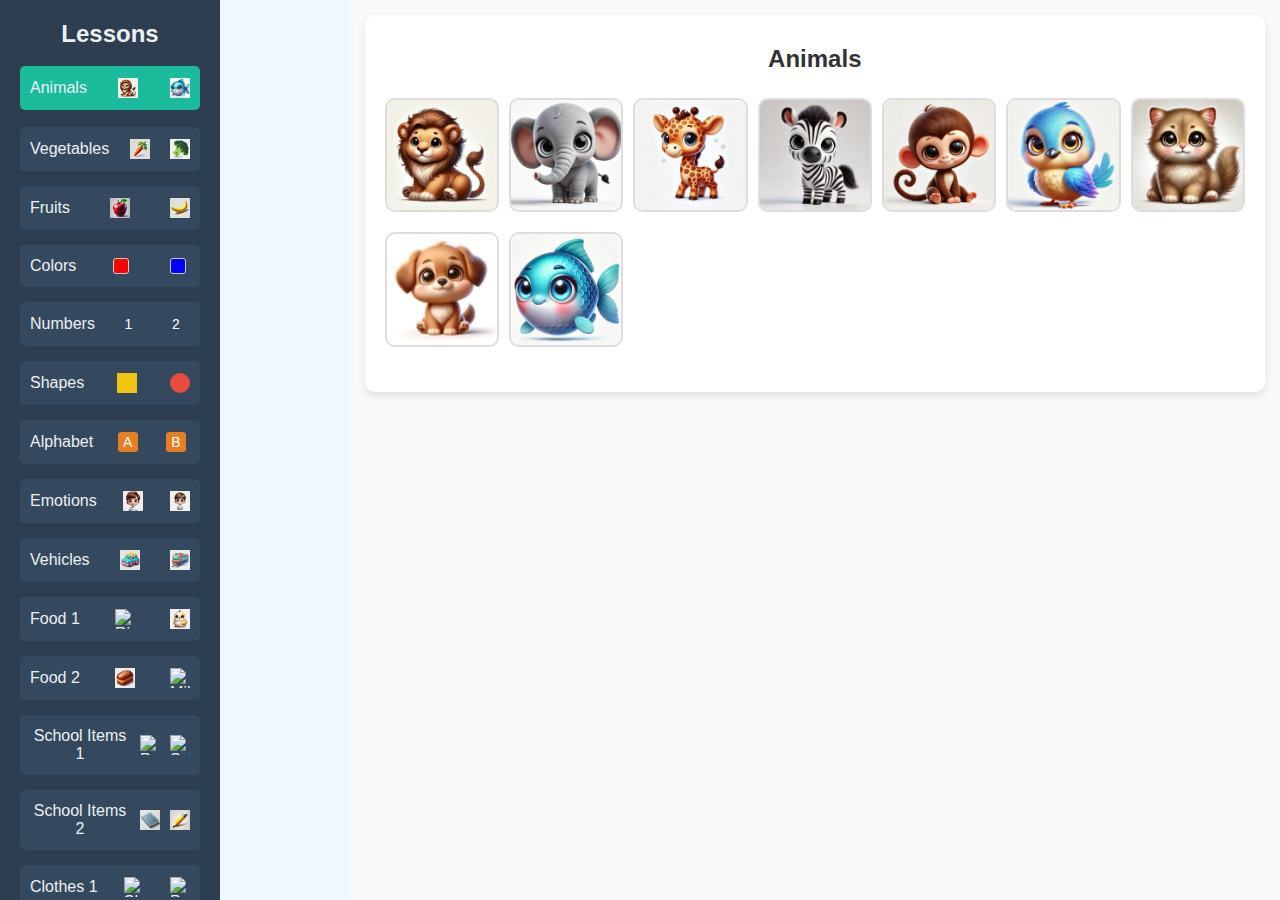
==== index.html @ f71554ae "Add files via upload" ====
<!DOCTYPE html>
<html lang="en">
<head>
    <meta charset="UTF-8">
    <meta http-equiv="X-UA-Compatible" content="IE=edge">
    <meta name="viewport" content="width=device-width, initial-scale=1.0">
    <title>English Learning Interactive</title>
    <link rel="stylesheet" href="styles.css">
</head>
<body>

    <!-- Mobile Navigation -->
    <div class="mobile-nav">
        <button class="mobile-nav-button" onclick="toggleDropdown()">Lessons</button>
        <div class="dropdown-menu" id="dropdown-menu">
            <ul>
                <!-- Animals Lesson -->
                <li>
                    <button class="lesson-button" data-lesson-id="animals" onclick="selectLesson('animals')">
                        Animals
                        <img src="images/lion.webp" alt="Lion Icon" class="menu-icon">
                        <img src="images/fish.webp" alt="Fish Icon" class="menu-icon">
                    </button>
                </li>

                <!-- Vegetables Lesson -->
                <li>
                    <button class="lesson-button" data-lesson-id="vegetables" onclick="selectLesson('vegetables')">
                        Vegetables
                        <img src="images/carrot.webp" alt="Carrot Icon" class="menu-icon">
                        <img src="images/broccoli.webp" alt="Broccoli Icon" class="menu-icon">
                    </button>
                </li>

                <!-- Fruits Lesson -->
                <li>
                    <button class="lesson-button" data-lesson-id="fruits" onclick="selectLesson('fruits')">
                        Fruits
                        <img src="images/apple.webp" alt="Apple Icon" class="menu-icon">
                        <img src="images/banana.webp" alt="Banana Icon" class="menu-icon">
                    </button>
                </li>

                <!-- Colors Lesson -->
                <li>
                    <button class="lesson-button" data-lesson-id="colors" onclick="selectLesson('colors')">
                        Colors
                        <span class="color-icon" style="background-color: red;"></span>
                        <span class="color-icon" style="background-color: blue;"></span>
                    </button>
                </li>

                <!-- Numbers Lesson -->
                <li>
                    <button class="lesson-button" data-lesson-id="numbers" onclick="selectLesson('numbers')">
                        Numbers
                        <span class="number-icon">1</span>
                        <span class="number-icon">2</span>
                    </button>
                </li>

                <!-- Shapes Lesson -->
                <li>
                    <button class="lesson-button" data-lesson-id="shapes" onclick="selectLesson('shapes')">
                        Shapes
                        <svg class="menu-icon" width="20" height="20" viewBox="0 0 100 100">
                            <rect width="100" height="100" style="fill:#f1c40f;"></rect>
                        </svg>
                        <svg class="menu-icon" width="20" height="20" viewBox="0 0 100 100">
                            <circle cx="50" cy="50" r="50" style="fill:#e74c3c;"></circle>
                        </svg>
                    </button>
                </li>

                <!-- Alphabet Lesson -->
                <li>
                    <button class="lesson-button" data-lesson-id="alphabet" onclick="selectLesson('alphabet')">
                        Alphabet
                        <span class="letter-icon">A</span>
                        <span class="letter-icon">B</span>
                    </button>
                </li>

                <!-- Emotions Lesson -->
                <li>
                    <button class="lesson-button" data-lesson-id="emotions" onclick="selectLesson('emotions')">
                        Emotions
                        <img src="images/happy.webp" alt="Happy Icon" class="menu-icon">
                        <img src="images/sad.webp" alt="Sad Icon" class="menu-icon">
                    </button>
                </li>

                <!-- Vehicles Lesson -->
                <li>
                    <button class="lesson-button" data-lesson-id="vehicles" onclick="selectLesson('vehicles')">
                        Vehicles
                        <img src="images/car.webp" alt="Car Icon" class="menu-icon">
                        <img src="images/train.webp" alt="Train Icon" class="menu-icon">
                    </button>
                </li>

                <!-- Food Items 1 -->
                <li>
                    <button class="lesson-button" data-lesson-id="food1" onclick="selectLesson('food1')">
                        Food 1
                        <img src="images/rice.webp" alt="Rice Icon" class="menu-icon">
                        <img src="images/chicken.webp" alt="Chicken Icon" class="menu-icon">
                    </button>
                </li>

                <!-- Food Items 2 -->
                <li>
                    <button class="lesson-button" data-lesson-id="food2" onclick="selectLesson('food2')">
                        Food 2
                        <img src="images/bread.webp" alt="Bread Icon" class="menu-icon">
                        <img src="images/milk.webp" alt="Milk Icon" class="menu-icon">
                    </button>
                </li>

                <!-- School Items 1 -->
                <li>
                    <button class="lesson-button" data-lesson-id="school_items1" onclick="selectLesson('school_items1')">
                        School Items 1
                        <img src="images/pen.webp" alt="Pen Icon" class="menu-icon">
                        <img src="images/school_bag.webp" alt="School Bag Icon" class="menu-icon">
                    </button>
                </li>

                <!-- School Items 2 -->
                <li>
                    <button class="lesson-button" data-lesson-id="school_items2" onclick="selectLesson('school_items2')">
                        School Items 2
                        <img src="images/book.webp" alt="Book Icon" class="menu-icon">
                        <img src="images/pencil.webp" alt="Pencil Icon" class="menu-icon">
                    </button>
                </li>

                <!-- Clothes 1 -->
                <li>
                    <button class="lesson-button" data-lesson-id="clothes1" onclick="selectLesson('clothes1')">
                        Clothes 1
                        <img src="images/shirt.webp" alt="Shirt Icon" class="menu-icon">
                        <img src="images/pants.webp" alt="Pants Icon" class="menu-icon">
                    </button>
                </li>

                <!-- Clothes 2 -->
                <li>
                    <button class="lesson-button" data-lesson-id="clothes2" onclick="selectLesson('clothes2')">
                        Clothes 2
                        <img src="images/dress.webp" alt="Dress Icon" class="menu-icon">
                        <img src="images/jacket.webp" alt="Jacket Icon" class="menu-icon">
                    </button>
                </li>

                <!-- Kitchen Items 1 -->
                <li>
                    <button class="lesson-button" data-lesson-id="kitchen_items1" onclick="selectLesson('kitchen_items1')">
                        Kitchen Items 1
                        <img src="images/spoon.webp" alt="Spoon Icon" class="menu-icon">
                        <img src="images/fork.webp" alt="Fork Icon" class="menu-icon">
                    </button>
                </li>

                <!-- Kitchen Items 2 -->
                <li>
                    <button class="lesson-button" data-lesson-id="kitchen_items2" onclick="selectLesson('kitchen_items2')">
                        Kitchen Items 2
                        <img src="images/knife.webp" alt="Knife Icon" class="menu-icon">
                        <img src="images/pot.webp" alt="Pot Icon" class="menu-icon">
                    </button>
                </li>

                <!-- Home Furniture 1 -->
                <li>
                    <button class="lesson-button" data-lesson-id="home_furniture1" onclick="selectLesson('home_furniture1')">
                        Home Furniture 1
                        <img src="images/bed.webp" alt="Bed Icon" class="menu-icon">
                        <img src="images/table.webp" alt="Table Icon" class="menu-icon">
                    </button>
                </li>

                <!-- Home Furniture 2 -->
                <li>
                    <button class="lesson-button" data-lesson-id="home_furniture2" onclick="selectLesson('home_furniture2')">
                        Home Furniture 2
                        <img src="images/sofa.webp" alt="Sofa Icon" class="menu-icon">
                        <img src="images/mirror.webp" alt="Mirror Icon" class="menu-icon">
                    </button>
                </li>

                <!-- Toys 1 -->
                <li>
                    <button class="lesson-button" data-lesson-id="toys1" onclick="selectLesson('toys1')">
                        Toys 1
                        <img src="images/toy_ball.webp" alt="Toy Ball Icon" class="menu-icon">
                        <img src="images/toy_doll.webp" alt="Toy Doll Icon" class="menu-icon">
                    </button>
                </li>

                <!-- Toys 2 -->
                <li>
                    <button class="lesson-button" data-lesson-id="toys2" onclick="selectLesson('toys2')">
                        Toys 2
                        <img src="images/toy_kite.webp" alt="Toy Kite Icon" class="menu-icon">
                        <img src="images/teddy.webp" alt="Teddy Icon" class="menu-icon">
                    </button>
                </li>

                <!-- Nature 1 -->
                <li>
                    <button class="lesson-button" data-lesson-id="nature1" onclick="selectLesson('nature1')">
                        Nature 1
                        <img src="images/sky.webp" alt="Sky Icon" class="menu-icon">
                        <img src="images/cloud.webp" alt="Cloud Icon" class="menu-icon">
                    </button>
                </li>

                <!-- Nature 2 -->
                <li>
                    <button class="lesson-button" data-lesson-id="nature2" onclick="selectLesson('nature2')">
                        Nature 2
                        <img src="images/flower.webp" alt="Flower Icon" class="menu-icon">
                        <img src="images/tree.webp" alt="Tree Icon" class="menu-icon">
                    </button>
                </li>
            </ul>
        </div>
    </div>

    <!-- Sidebar for Lesson Selection -->
    <div class="sidebar" id="sidebar">
        <h2>Lessons</h2>
        <ul>
            <!-- Animals Lesson -->
            <li>
                <button class="lesson-button" data-lesson-id="animals" onclick="selectLesson('animals')">
                    Animals
                    <img src="images/lion.webp" alt="Lion Icon" class="menu-icon">
                    <img src="images/fish.webp" alt="Fish Icon" class="menu-icon">
                </button>
            </li>

            <!-- Vegetables Lesson -->
            <li>
                <button class="lesson-button" data-lesson-id="vegetables" onclick="selectLesson('vegetables')">
                    Vegetables
                    <img src="images/carrot.webp" alt="Carrot Icon" class="menu-icon">
                    <img src="images/broccoli.webp" alt="Broccoli Icon" class="menu-icon">
                </button>
            </li>

            <!-- Fruits Lesson -->
            <li>
                <button class="lesson-button" data-lesson-id="fruits" onclick="selectLesson('fruits')">
                    Fruits
                    <img src="images/apple.webp" alt="Apple Icon" class="menu-icon">
                    <img src="images/banana.webp" alt="Banana Icon" class="menu-icon">
                </button>
            </li>

            <!-- Colors Lesson -->
            <li>
                <button class="lesson-button" data-lesson-id="colors" onclick="selectLesson('colors')">
                    Colors
                    <span class="color-icon" style="background-color: red;"></span>
                    <span class="color-icon" style="background-color: blue;"></span>
                </button>
            </li>

            <!-- Numbers Lesson -->
            <li>
                <button class="lesson-button" data-lesson-id="numbers" onclick="selectLesson('numbers')">
                    Numbers
                    <span class="number-icon">1</span>
                    <span class="number-icon">2</span>
                </button>
            </li>

            <!-- Shapes Lesson -->
            <li>
                <button class="lesson-button" data-lesson-id="shapes" onclick="selectLesson('shapes')">
                    Shapes
                    <svg class="menu-icon" width="20" height="20" viewBox="0 0 100 100">
                        <rect width="100" height="100" style="fill:#f1c40f;"></rect>
                    </svg>
                    <svg class="menu-icon" width="20" height="20" viewBox="0 0 100 100">
                        <circle cx="50" cy="50" r="50" style="fill:#e74c3c;"></circle>
                    </svg>
                </button>
            </li>

            <!-- Alphabet Lesson -->
            <li>
                <button class="lesson-button" data-lesson-id="alphabet" onclick="selectLesson('alphabet')">
                    Alphabet
                    <span class="letter-icon">A</span>
                    <span class="letter-icon">B</span>
                </button>
            </li>

            <!-- Emotions Lesson -->
            <li>
                <button class="lesson-button" data-lesson-id="emotions" onclick="selectLesson('emotions')">
                    Emotions
                    <img src="images/happy.webp" alt="Happy Icon" class="menu-icon">
                    <img src="images/sad.webp" alt="Sad Icon" class="menu-icon">
                </button>
            </li>

            <!-- Vehicles Lesson -->
            <li>
                <button class="lesson-button" data-lesson-id="vehicles" onclick="selectLesson('vehicles')">
                    Vehicles
                    <img src="images/car.webp" alt="Car Icon" class="menu-icon">
                    <img src="images/train.webp" alt="Train Icon" class="menu-icon">
                </button>
            </li>

            <!-- Food Items 1 -->
            <li>
                <button class="lesson-button" data-lesson-id="food1" onclick="selectLesson('food1')">
                    Food 1
                    <img src="images/rice.webp" alt="Rice Icon" class="menu-icon">
                    <img src="images/chicken.webp" alt="Chicken Icon" class="menu-icon">
                </button>
            </li>

            <!-- Food Items 2 -->
            <li>
                <button class="lesson-button" data-lesson-id="food2" onclick="selectLesson('food2')">
                    Food 2
                    <img src="images/bread.webp" alt="Bread Icon" class="menu-icon">
                    <img src="images/milk.webp" alt="Milk Icon" class="menu-icon">
                </button>
            </li>

            <!-- School Items 1 -->
            <li>
                <button class="lesson-button" data-lesson-id="school_items1" onclick="selectLesson('school_items1')">
                    School Items 1
                    <img src="images/pen.webp" alt="Pen Icon" class="menu-icon">
                    <img src="images/school_bag.webp" alt="School Bag Icon" class="menu-icon">
                </button>
            </li>

            <!-- School Items 2 -->
            <li>
                <button class="lesson-button" data-lesson-id="school_items2" onclick="selectLesson('school_items2')">
                    School Items 2
                    <img src="images/book.webp" alt="Book Icon" class="menu-icon">
                    <img src="images/pencil.webp" alt="Pencil Icon" class="menu-icon">
                </button>
            </li>

            <!-- Clothes 1 -->
            <li>
                <button class="lesson-button" data-lesson-id="clothes1" onclick="selectLesson('clothes1')">
                    Clothes 1
                    <img src="images/shirt.webp" alt="Shirt Icon" class="menu-icon">
                    <img src="images/pants.webp" alt="Pants Icon" class="menu-icon">
                </button>
            </li>

            <!-- Clothes 2 -->
            <li>
                <button class="lesson-button" data-lesson-id="clothes2" onclick="selectLesson('clothes2')">
                    Clothes 2
                    <img src="images/dress.webp" alt="Dress Icon" class="menu-icon">
                    <img src="images/jacket.webp" alt="Jacket Icon" class="menu-icon">
                </button>
            </li>

            <!-- Kitchen Items 1 -->
            <li>
                <button class="lesson-button" data-lesson-id="kitchen_items1" onclick="selectLesson('kitchen_items1')">
                    Kitchen Items 1
                    <img src="images/spoon.webp" alt="Spoon Icon" class="menu-icon">
                    <img src="images/fork.webp" alt="Fork Icon" class="menu-icon">
                </button>
            </li>

            <!-- Kitchen Items 2 -->
            <li>
                <button class="lesson-button" data-lesson-id="kitchen_items2" onclick="selectLesson('kitchen_items2')">
                    Kitchen Items 2
                    <img src="images/knife.webp" alt="Knife Icon" class="menu-icon">
                    <img src="images/pot.webp" alt="Pot Icon" class="menu-icon">
                </button>
            </li>

            <!-- Home Furniture 1 -->
            <li>
                <button class="lesson-button" data-lesson-id="home_furniture1" onclick="selectLesson('home_furniture1')">
                    Home Furniture 1
                    <img src="images/bed.webp" alt="Bed Icon" class="menu-icon">
                    <img src="images/table.webp" alt="Table Icon" class="menu-icon">
                </button>
            </li>

            <!-- Home Furniture 2 -->
            <li>
                <button class="lesson-button" data-lesson-id="home_furniture2" onclick="selectLesson('home_furniture2')">
                    Home Furniture 2
                    <img src="images/sofa.webp" alt="Sofa Icon" class="menu-icon">
                    <img src="images/mirror.webp" alt="Mirror Icon" class="menu-icon">
                </button>
            </li>

            <!-- Toys 1 -->
            <li>
                <button class="lesson-button" data-lesson-id="toys1" onclick="selectLesson('toys1')">
                    Toys 1
                    <img src="images/toy_ball.webp" alt="Toy Ball Icon" class="menu-icon">
                    <img src="images/toy_doll.webp" alt="Toy Doll Icon" class="menu-icon">
                </button>
            </li>

            <!-- Toys 2 -->
            <li>
                <button class="lesson-button" data-lesson-id="toys2" onclick="selectLesson('toys2')">
                    Toys 2
                    <img src="images/toy_kite.webp" alt="Toy Kite Icon" class="menu-icon">
                    <img src="images/teddy.webp" alt="Teddy Icon" class="menu-icon">
                </button>
            </li>

            <!-- Nature 1 -->
            <li>
                <button class="lesson-button" data-lesson-id="nature1" onclick="selectLesson('nature1')">
                    Nature 1
                    <img src="images/sky.webp" alt="Sky Icon" class="menu-icon">
                    <img src="images/cloud.webp" alt="Cloud Icon" class="menu-icon">
                </button>
            </li>

            <!-- Nature 2 -->
            <li>
                <button class="lesson-button" data-lesson-id="nature2" onclick="selectLesson('nature2')">
                    Nature 2
                    <img src="images/flower.webp" alt="Flower Icon" class="menu-icon">
                    <img src="images/tree.webp" alt="Tree Icon" class="menu-icon">
                </button>
            </li>
        </ul>
    </div>
</div>

<!-- Sidebar for Lesson Selection -->
<div class="sidebar" id="sidebar">
    <h2>Lessons</h2>
    <ul>
        <!-- Animals Lesson -->
        <li>
            <button class="lesson-button" data-lesson-id="animals" onclick="selectLesson('animals')">
                Animals
                <img src="images/lion.webp" alt="Lion Icon" class="menu-icon">
                <img src="images/fish.webp" alt="Fish Icon" class="menu-icon">
            </button>
        </li>

        <!-- Vegetables Lesson -->
        <li>
            <button class="lesson-button" data-lesson-id="vegetables" onclick="selectLesson('vegetables')">
                Vegetables
                <img src="images/carrot.webp" alt="Carrot Icon" class="menu-icon">
                <img src="images/broccoli.webp" alt="Broccoli Icon" class="menu-icon">
            </button>
        </li>

        <!-- Fruits Lesson -->
        <li>
            <button class="lesson-button" data-lesson-id="fruits" onclick="selectLesson('fruits')">
                Fruits
                <img src="images/apple.webp" alt="Apple Icon" class="menu-icon">
                <img src="images/banana.webp" alt="Banana Icon" class="menu-icon">
            </button>
        </li>

        <!-- Colors Lesson -->
        <li>
            <button class="lesson-button" data-lesson-id="colors" onclick="selectLesson('colors')">
                Colors
                <span class="color-icon" style="background-color: red;"></span>
                <span class="color-icon" style="background-color: blue;"></span>
            </button>
        </li>

        <!-- Numbers Lesson -->
        <li>
            <button class="lesson-button" data-lesson-id="numbers" onclick="selectLesson('numbers')">
                Numbers
                <span class="number-icon">1</span>
                <span class="number-icon">2</span>
            </button>
        </li>

        <!-- Shapes Lesson -->
        <li>
            <button class="lesson-button" data-lesson-id="shapes" onclick="selectLesson('shapes')">
                Shapes
                <svg class="menu-icon" width="20" height="20" viewBox="0 0 100 100">
                    <rect width="100" height="100" style="fill:#f1c40f;"></rect>
                </svg>
                <svg class="menu-icon" width="20" height="20" viewBox="0 0 100 100">
                    <circle cx="50" cy="50" r="50" style="fill:#e74c3c;"></circle>
                </svg>
            </button>
        </li>

        <!-- Alphabet Lesson -->
        <li>
            <button class="lesson-button" data-lesson-id="alphabet" onclick="selectLesson('alphabet')">
                Alphabet
                <span class="letter-icon">A</span>
                <span class="letter-icon">B</span>
            </button>
        </li>

        <!-- Emotions Lesson -->
        <li>
            <button class="lesson-button" data-lesson-id="emotions" onclick="selectLesson('emotions')">
                Emotions
                <img src="images/happy.webp" alt="Happy Icon" class="menu-icon">
                <img src="images/sad.webp" alt="Sad Icon" class="menu-icon">
            </button>
        </li>

        <!-- Vehicles Lesson -->
        <li>
            <button class="lesson-button" data-lesson-id="vehicles" onclick="selectLesson('vehicles')">
                Vehicles
                <img src="images/car.webp" alt="Car Icon" class="menu-icon">
                <img src="images/train.webp" alt="Train Icon" class="menu-icon">
            </button>
        </li>

        <!-- Food Items 1 -->
        <li>
            <button class="lesson-button" data-lesson-id="food1" onclick="selectLesson('food1')">
                Food 1
                <img src="images/rice.webp" alt="Rice Icon" class="menu-icon">
                <img src="images/chicken.webp" alt="Chicken Icon" class="menu-icon">
            </button>
        </li>

        <!-- Food Items 2 -->
        <li>
            <button class="lesson-button" data-lesson-id="food2" onclick="selectLesson('food2')">
                Food 2
                <img src="images/bread.webp" alt="Bread Icon" class="menu-icon">
                <img src="images/milk.webp" alt="Milk Icon" class="menu-icon">
            </button>
        </li>

        <!-- School Items 1 -->
        <li>
            <button class="lesson-button" data-lesson-id="school_items1" onclick="selectLesson('school_items1')">
                School Items 1
                <img src="images/pen.webp" alt="Pen Icon" class="menu-icon">
                <img src="images/school_bag.webp" alt="School Bag Icon" class="menu-icon">
            </button>
        </li>

        <!-- School Items 2 -->
        <li>
            <button class="lesson-button" data-lesson-id="school_items2" onclick="selectLesson('school_items2')">
                School Items 2
                <img src="images/book.webp" alt="Book Icon" class="menu-icon">
                <img src="images/pencil.webp" alt="Pencil Icon" class="menu-icon">
            </button>
        </li>

        <!-- Clothes 1 -->
        <li>
            <button class="lesson-button" data-lesson-id="clothes1" onclick="selectLesson('clothes1')">
                Clothes 1
                <img src="images/shirt.webp" alt="Shirt Icon" class="menu-icon">
                <img src="images/pants.webp" alt="Pants Icon" class="menu-icon">
            </button>
        </li>

        <!-- Clothes 2 -->
        <li>
            <button class="lesson-button" data-lesson-id="clothes2" onclick="selectLesson('clothes2')">
                Clothes 2
                <img src="images/dress.webp" alt="Dress Icon" class="menu-icon">
                <img src="images/jacket.webp" alt="Jacket Icon" class="menu-icon">
            </button>
        </li>

        <!-- Kitchen Items 1 -->
        <li>
            <button class="lesson-button" data-lesson-id="kitchen_items1" onclick="selectLesson('kitchen_items1')">
                Kitchen Items 1
                <img src="images/spoon.webp" alt="Spoon Icon" class="menu-icon">
                <img src="images/fork.webp" alt="Fork Icon" class="menu-icon">
            </button>
        </li>

        <!-- Kitchen Items 2 -->
        <li>
            <button class="lesson-button" data-lesson-id="kitchen_items2" onclick="selectLesson('kitchen_items2')">
                Kitchen Items 2
                <img src="images/knife.webp" alt="Knife Icon" class="menu-icon">
                <img src="images/pot.webp" alt="Pot Icon" class="menu-icon">
            </button>
        </li>

        <!-- Home Furniture 1 -->
        <li>
            <button class="lesson-button" data-lesson-id="home_furniture1" onclick="selectLesson('home_furniture1')">
                Home Furniture 1
                <img src="images/bed.webp" alt="Bed Icon" class="menu-icon">
                <img src="images/table.webp" alt="Table Icon" class="menu-icon">
            </button>
        </li>

        <!-- Home Furniture 2 -->
        <li>
            <button class="lesson-button" data-lesson-id="home_furniture2" onclick="selectLesson('home_furniture2')">
                Home Furniture 2
                <img src="images/sofa.webp" alt="Sofa Icon" class="menu-icon">
                <img src="images/mirror.webp" alt="Mirror Icon" class="menu-icon">
            </button>
        </li>

        <!-- Toys 1 -->
        <li>
            <button class="lesson-button" data-lesson-id="toys1" onclick="selectLesson('toys1')">
                Toys 1
                <img src="images/toy_ball.webp" alt="Toy Ball Icon" class="menu-icon">
                <img src="images/toy_doll.webp" alt="Toy Doll Icon" class="menu-icon">
            </button>
        </li>

        <!-- Toys 2 -->
        <li>
            <button class="lesson-button" data-lesson-id="toys2" onclick="selectLesson('toys2')">
                Toys 2
                <img src="images/toy_kite.webp" alt="Toy Kite Icon" class="menu-icon">
                <img src="images/teddy.webp" alt="Teddy Icon" class="menu-icon">
            </button>
        </li>

        <!-- Nature 1 -->
        <li>
            <button class="lesson-button" data-lesson-id="nature1" onclick="selectLesson('nature1')">
                Nature 1
                <img src="images/sky.webp" alt="Sky Icon" class="menu-icon">
                <img src="images/cloud.webp" alt="Cloud Icon" class="menu-icon">
            </button>
        </li>

        <!-- Nature 2 -->
        <li>
            <button class="lesson-button" data-lesson-id="nature2" onclick="selectLesson('nature2')">
                Nature 2
                <img src="images/flower.webp" alt="Flower Icon" class="menu-icon">
                <img src="images/tree.webp" alt="Tree Icon" class="menu-icon">
            </button>
        </li>
    </ul>
</div>
</div>

<!-- Main Content Area -->
<div class="main-content">
    <div class="quiz-container" id="quiz-container">
        <!-- Animals Lesson -->
        <div class="lesson" id="animals" style="display: none;">
            <h2>Animals</h2>
            <p class="selected-name" id="selected-name-animals"></p>
            <div class="images-container">
                <img src="images/lion.webp" alt="Lion" class="option" onclick="selectElement('animals', 'Lion')">
                <img src="images/elephant.webp" alt="Elephant" class="option" onclick="selectElement('animals', 'Elephant')">
                <img src="images/giraffe.webp" alt="Giraffe" class="option" onclick="selectElement('animals', 'Giraffe')">
                <img src="images/zebra.webp" alt="Zebra" class="option" onclick="selectElement('animals', 'Zebra')">
                <img src="images/monkey.webp" alt="Monkey" class="option" onclick="selectElement('animals', 'Monkey')">
                <img src="images/bird.webp" alt="Bird" class="option" onclick="selectElement('animals', 'Bird')">
                <img src="images/cat.webp" alt="Cat" class="option" onclick="selectElement('animals', 'Cat')">
                <img src="images/dog.webp" alt="Dog" class="option" onclick="selectElement('animals', 'Dog')">
                <img src="images/fish.webp" alt="Fish" class="option" onclick="selectElement('animals', 'Fish')">
            </div>
        </div>

        <!-- Vegetables Lesson -->
        <div class="lesson" id="vegetables" style="display: none;">
            <h2>Vegetables</h2>
            <p class="selected-name" id="selected-name-vegetables"></p>
            <div class="images-container">
                <img src="images/carrot.webp" alt="Carrot" class="option" onclick="selectElement('vegetables', 'Carrot')">
                <img src="images/broccoli.webp" alt="Broccoli" class="option" onclick="selectElement('vegetables', 'Broccoli')">
                <img src="images/potato.webp" alt="Potato" class="option" onclick="selectElement('vegetables', 'Potato')">
                <img src="images/tomato.webp" alt="Tomato" class="option" onclick="selectElement('vegetables', 'Tomato')">
                <img src="images/onion.webp" alt="Onion" class="option" onclick="selectElement('vegetables', 'Onion')">
                <img src="images/cucumber.webp" alt="Cucumber" class="option" onclick="selectElement('vegetables', 'Cucumber')">
                <img src="images/pepper.webp" alt="Pepper" class="option" onclick="selectElement('vegetables', 'Pepper')">
            </div>
        </div>

        <!-- Fruits Lesson -->
        <div class="lesson" id="fruits" style="display: none;">
            <h2>Fruits</h2>
            <p class="selected-name" id="selected-name-fruits"></p>
            <div class="images-container">
                <img src="images/apple.webp" alt="Apple" class="option" onclick="selectElement('fruits', 'Apple')">
                <img src="images/banana.webp" alt="Banana" class="option" onclick="selectElement('fruits', 'Banana')">
                <img src="images/pear.webp" alt="Pear" class="option" onclick="selectElement('fruits', 'Pear')">
                <img src="images/coconut.webp" alt="Coconut" class="option" onclick="selectElement('fruits', 'Coconut')">
                <img src="images/mango.webp" alt="Mango" class="option" onclick="selectElement('fruits', 'Mango')">
                <img src="images/orange.webp" alt="Orange" class="option" onclick="selectElement('fruits', 'Orange')">
                <img src="images/grape.webp" alt="Grape" class="option" onclick="selectElement('fruits', 'Grape')">
                <img src="images/pineapple.webp" alt="Pineapple" class="option" onclick="selectElement('fruits', 'Pineapple')">
                <img src="images/kiwi.webp" alt="Kiwi" class="option" onclick="selectElement('fruits', 'Kiwi')">
            </div>
        </div>

        <!-- Colors Lesson -->
        <div class="lesson" id="colors" style="display: none;">
            <h2>Colors</h2>
            <p class="selected-name" id="selected-name-colors"></p>
            <div class="color-palette">
                <div class="color-block" style="background-color: red;" onclick="selectElement('colors', 'Red')">Red</div>
                <div class="color-block" style="background-color: blue;" onclick="selectElement('colors', 'Blue')">Blue</div>
                <div class="color-block" style="background-color: green;" onclick="selectElement('colors', 'Green')">Green</div>
                <div class="color-block" style="background-color: yellow;" onclick="selectElement('colors', 'Yellow')">Yellow</div>
                <div class="color-block" style="background-color: purple;" onclick="selectElement('colors', 'Purple')">Purple</div>
                <div class="color-block" style="background-color: orange;" onclick="selectElement('colors', 'Orange')">Orange</div>
                <div class="color-block" style="background-color: pink;" onclick="selectElement('colors', 'Pink')">Pink</div>
                <div class="color-block" style="background-color: brown;" onclick="selectElement('colors', 'Brown')">Brown</div>
                <div class="color-block" style="background-color: black;" onclick="selectElement('colors', 'Black')">Black</div>
                <div class="color-block" style="background-color: white; color: #000;" onclick="selectElement('colors', 'White')">White</div>
                <!-- Add more colors if needed -->
            </div>
        </div>

        <!-- Numbers Lesson -->
        <div class="lesson" id="numbers" style="display: none;">
            <h2>Numbers</h2>
            <p class="selected-name" id="selected-name-numbers"></p>
            <div class="number-options">
                <button onclick="selectElement('numbers', '1')">1</button>
                <button onclick="selectElement('numbers', '2')">2</button>
                <button onclick="selectElement('numbers', '3')">3</button>
                <button onclick="selectElement('numbers', '4')">4</button>
                <button onclick="selectElement('numbers', '5')">5</button>
                <button onclick="selectElement('numbers', '6')">6</button>
                <button onclick="selectElement('numbers', '7')">7</button>
                <button onclick="selectElement('numbers', '8')">8</button>
                <button onclick="selectElement('numbers', '9')">9</button>
                <button onclick="selectElement('numbers', '10')">10</button>
            </div>
        </div>

        <!-- Shapes Lesson -->
        <div class="lesson" id="shapes" style="display: none;">
            <h2>Shapes</h2>
            <p class="selected-name" id="selected-name-shapes"></p>
            <div class="images-container">
                <!-- Triangle -->
                <svg class="svg-shape" onclick="selectElement('shapes', 'Triangle')" xmlns="http://www.w3.org/2000/svg" viewBox="0 0 100 100">
                    <polygon points="50,15 90,85 10,85" style="fill:#e74c3c; stroke:#333; stroke-width:2"/>
                </svg>
                <!-- Circle -->
                <svg class="svg-shape" onclick="selectElement('shapes', 'Circle')" xmlns="http://www.w3.org/2000/svg" viewBox="0 0 100 100">
                    <circle cx="50" cy="50" r="35" style="fill:#3498db; stroke:#333; stroke-width:2"/>
                </svg>
                <!-- Square -->
                <svg class="svg-shape" onclick="selectElement('shapes', 'Square')" xmlns="http://www.w3.org/2000/svg" viewBox="0 0 100 100">
                    <rect x="20" y="20" width="60" height="60" style="fill:#2ecc71; stroke:#333; stroke-width:2"/>
                </svg>
                <!-- Rectangle -->
                <svg class="svg-shape" onclick="selectElement('shapes', 'Rectangle')" xmlns="http://www.w3.org/2000/svg" viewBox="0 0 120 80">
                    <rect x="10" y="10" width="100" height="60" style="fill:#f1c40f; stroke:#333; stroke-width:2"/>
                </svg>
                <!-- Oval -->
                <svg class="svg-shape" onclick="selectElement('shapes', 'Oval')" xmlns="http://www.w3.org/2000/svg" viewBox="0 0 100 60">
                    <ellipse cx="50" cy="30" rx="40" ry="20" style="fill:#9b59b6; stroke:#333; stroke-width:2"/>
                </svg>
                <!-- Additional Shapes if needed -->
            </div>
        </div>

        <!-- Alphabet Lesson -->
        <div class="lesson" id="alphabet" style="display: none;">
            <h2>Alphabet</h2>
            <p class="selected-name" id="selected-name-alphabet"></p>
            <div class="letter-options">
                <div class="letter-option" style="background-color: #e74c3c;" onclick="selectElement('alphabet', 'A')">A</div>
                <div class="letter-option" style="background-color: #3498db;" onclick="selectElement('alphabet', 'B')">B</div>
                <div class="letter-option" style="background-color: #2ecc71;" onclick="selectElement('alphabet', 'C')">C</div>
                <div class="letter-option" style="background-color: #f1c40f;" onclick="selectElement('alphabet', 'D')">D</div>
                <div class="letter-option" style="background-color: #9b59b6;" onclick="selectElement('alphabet', 'E')">E</div>
                <div class="letter-option" style="background-color: #1abc9c;" onclick="selectElement('alphabet', 'F')">F</div>
                <div class="letter-option" style="background-color: #e67e22;" onclick="selectElement('alphabet', 'G')">G</div>
                <div class="letter-option" style="background-color: #34495e;" onclick="selectElement('alphabet', 'H')">H</div>
                <div class="letter-option" style="background-color: #95a5a6;" onclick="selectElement('alphabet', 'I')">I</div>
                <!-- Add more letters if needed -->
            </div>
        </div>

        <!-- Emotions Lesson -->
        <div class="lesson" id="emotions" style="display: none;">
            <h2>Emotions</h2>
            <p class="selected-name" id="selected-name-emotions"></p>
            <div class="images-container">
                <img src="images/happy.webp" alt="Happy" class="option" onclick="selectElement('emotions', 'Happy')">
                <img src="images/sad.webp" alt="Sad" class="option" onclick="selectElement('emotions', 'Sad')">
                <img src="images/surprised.webp" alt="Surprised" class="option" onclick="selectElement('emotions', 'Surprised')">
                <img src="images/excited.webp" alt="Excited" class="option" onclick="selectElement('emotions', 'Excited')">
                <img src="images/tired.webp" alt="Tired" class="option" onclick="selectElement('emotions', 'Tired')">
            </div>
        </div>

        <!-- Vehicles Lesson -->
        <div class="lesson" id="vehicles" style="display: none;">
            <h2>Vehicles</h2>
            <p class="selected-name" id="selected-name-vehicles"></p>
            <div class="images-container">
                <img src="images/car.webp" alt="Car" class="option" onclick="selectElement('vehicles', 'Car')">
                <img src="images/train.webp" alt="Train" class="option" onclick="selectElement('vehicles', 'Train')">
                <img src="images/aeroplane.webp" alt="Aeroplane" class="option" onclick="selectElement('vehicles', 'Aeroplane')">
                <img src="images/bike.webp" alt="Bike" class="option" onclick="selectElement('vehicles', 'Bike')">
                <img src="images/helicopter.webp" alt="Helicopter" class="option" onclick="selectElement('vehicles', 'Helicopter')">
                <!-- Add more vehicles if desired -->
            </div>
        </div>

        <!-- New Animal Sub-Lessons -->

        <!-- Animals 2 -->
        <div class="lesson" id="animals2" style="display: none;">
            <h2>Animals 2</h2>
            <p class="selected-name" id="selected-name-animals2"></p>
            <div class="images-container">
                <img src="images/bear.webp" alt="Bear" class="option" onclick="selectElement('animals2', 'Bear')">
                <img src="images/snake.webp" alt="Snake" class="option" onclick="selectElement('animals2', 'Snake')">
                <img src="images/dinosaur.webp" alt="Dinosaur" class="option" onclick="selectElement('animals2', 'Dinosaur')">
                <img src="images/panda.webp" alt="Panda" class="option" onclick="selectElement('animals2', 'Panda')">
                <img src="images/dolphin.webp" alt="Dolphin" class="option" onclick="selectElement('animals2', 'Dolphin')">
            </div>
        </div>

        <!-- Animals 3 -->
        <div class="lesson" id="animals3" style="display: none;">
            <h2>Animals 3</h2>
            <p class="selected-name" id="selected-name-animals3"></p>
            <div class="images-container">
                <img src="images/horse.webp" alt="Horse" class="option" onclick="selectElement('animals3', 'Horse')">
                <img src="images/penguin.webp" alt="Penguin" class="option" onclick="selectElement('animals3', 'Penguin')">
                <img src="images/kangaroo.webp" alt="Kangaroo" class="option" onclick="selectElement('animals3', 'Kangaroo')">
                <img src="images/turtle.webp" alt="Turtle" class="option" onclick="selectElement('animals3', 'Turtle')">
                <img src="images/deer.webp" alt="Deer" class="option" onclick="selectElement('animals3', 'Deer')">
            </div>
        </div>

        <!-- Animals 4 -->
        <div class="lesson" id="animals4" style="display: none;">
            <h2>Animals 4</h2>
            <p class="selected-name" id="selected-name-animals4"></p>
            <div class="images-container">
                <img src="images/fox.webp" alt="Fox" class="option" onclick="selectElement('animals4', 'Fox')">
                <img src="images/donkey.webp" alt="Donkey" class="option" onclick="selectElement('animals4', 'Donkey')">
                <img src="images/crocodile.webp" alt="Crocodile" class="option" onclick="selectElement('animals4', 'Crocodile')">
                <img src="images/hedgehog.webp" alt="Hedgehog" class="option" onclick="selectElement('animals4', 'Hedgehog')">
                <img src="images/mouse.webp" alt="Mouse" class="option" onclick="selectElement('animals4', 'Mouse')">
            </div>
        </div>

        <!-- Animals 5 -->
        <div class="lesson" id="animals5" style="display: none;">
            <h2>Animals 5</h2>
            <p class="selected-name" id="selected-name-animals5"></p>
            <div class="images-container">
                <img src="images/pig.webp" alt="Pig" class="option" onclick="selectElement('animals5', 'Pig')">
                <img src="images/cow.webp" alt="Cow" class="option" onclick="selectElement('animals5', 'Cow')">
                <img src="images/sheep.webp" alt="Sheep" class="option" onclick="selectElement('animals5', 'Sheep')">
                <img src="images/rabbit.webp" alt="Rabbit" class="option" onclick="selectElement('animals5', 'Rabbit')">
                <img src="images/chicken.webp" alt="Chicken" class="option" onclick="selectElement('animals5', 'Chicken')">
            </div>
        </div>

        <!-- Food Items 1 -->
        <div class="lesson" id="food1" style="display: none;">
            <h2>Food 1</h2>
            <p class="selected-name" id="selected-name-food1"></p>
            <div class="images-container">
                <img src="images/rice.webp" alt="Rice" class="option" onclick="selectElement('food1', 'Rice')">
                <img src="images/chicken.webp" alt="Chicken" class="option" onclick="selectElement('food1', 'Chicken')">
                <img src="images/water.webp" alt="Water" class="option" onclick="selectElement('food1', 'Water')">
                <img src="images/cake.webp" alt="Cake" class="option" onclick="selectElement('food1', 'Cake')">
                <img src="images/cookie.webp" alt="Cookie" class="option" onclick="selectElement('food1', 'Cookie')">
            </div>
        </div>

        <!-- Food Items 2 -->
        <div class="lesson" id="food2" style="display: none;">
            <h2>Food 2</h2>
            <p class="selected-name" id="selected-name-food2"></p>
            <div class="images-container">
                <img src="images/bread.webp" alt="Bread" class="option" onclick="selectElement('food2', 'Bread')">
                <img src="images/milk.webp" alt="Milk" class="option" onclick="selectElement('food2', 'Milk')">
                <img src="images/corn.webp" alt="Corn" class="option" onclick="selectElement('food2', 'Corn')">
                <img src="images/bean.webp" alt="Bean" class="option" onclick="selectElement('food2', 'Bean')">
            </div>
        </div>

        <!-- School Items 1 -->
        <div class="lesson" id="school_items1" style="display: none;">
            <h2>School Items 1</h2>
            <p class="selected-name" id="selected-name-school_items1"></p>
            <div class="images-container">
                <img src="images/pen.webp" alt="Pen" class="option" onclick="selectElement('school_items1', 'Pen')">
                <img src="images/school_bag.webp" alt="School Bag" class="option" onclick="selectElement('school_items1', 'School Bag')">
                <img src="images/desk.webp" alt="Desk" class="option" onclick="selectElement('school_items1', 'Desk')">
                <img src="images/paper.webp" alt="Paper" class="option" onclick="selectElement('school_items1', 'Paper')">
                <img src="images/ruler.webp" alt="Ruler" class="option" onclick="selectElement('school_items1', 'Ruler')">
            </div>
        </div>

        <!-- School Items 2 -->
        <div class="lesson" id="school_items2" style="display: none;">
            <h2>School Items 2</h2>
            <p class="selected-name" id="selected-name-school_items2"></p>
            <div class="images-container">
                <img src="images/eraser.webp" alt="Eraser" class="option" onclick="selectElement('school_items2', 'Eraser')">
                <img src="images/book.webp" alt="Book" class="option" onclick="selectElement('school_items2', 'Book')">
                <img src="images/pencil.webp" alt="Pencil" class="option" onclick="selectElement('school_items2', 'Pencil')">
                <img src="images/scissors.webp" alt="Scissors" class="option" onclick="selectElement('school_items2', 'Scissors')">
            </div>
        </div>

        <!-- School Items 3 -->
        <div class="lesson" id="school_items3" style="display: none;">
            <h2>School Items 3</h2>
            <p class="selected-name" id="selected-name-school_items3"></p>
            <div class="images-container">
                <img src="images/desk.webp" alt="Desk" class="option" onclick="selectElement('school_items3', 'Desk')">
                <img src="images/paper.webp" alt="Paper" class="option" onclick="selectElement('school_items3', 'Paper')">
            </div>
        </div>

        <!-- School Items 4 -->
        <div class="lesson" id="school_items4" style="display: none;">
            <h2>School Items 4</h2>
            <p class="selected-name" id="selected-name-school_items4"></p>
            <div class="images-container">
                <img src="images/ruler.webp" alt="Ruler" class="option" onclick="selectElement('school_items4', 'Ruler')">
                <img src="images/eraser.webp" alt="Eraser" class="option" onclick="selectElement('school_items4', 'Eraser')">
            </div>
        </div>

        <!-- School Items 5 -->
        <div class="lesson" id="school_items5" style="display: none;">
            <h2>School Items 5</h2>
            <p class="selected-name" id="selected-name-school_items5"></p>
            <div class="images-container">
                <img src="images/scissors.webp" alt="Scissors" class="option" onclick="selectElement('school_items5', 'Scissors')">
                <!-- Add more school items if needed -->
            </div>
        </div>

        <!-- Clothes 1 -->
        <div class="lesson" id="clothes1" style="display: none;">
            <h2>Clothes 1</h2>
            <p class="selected-name" id="selected-name-clothes1"></p>
            <div class="images-container">
                <img src="images/shirt.webp" alt="Shirt" class="option" onclick="selectElement('clothes1', 'Shirt')">
                <img src="images/pants.webp" alt="Pants" class="option" onclick="selectElement('clothes1', 'Pants')">
                <img src="images/shoes.webp" alt="Shoes" class="option" onclick="selectElement('clothes1', 'Shoes')">
                <img src="images/socks.webp" alt="Socks" class="option" onclick="selectElement('clothes1', 'Socks')">
                <img src="images/hat.webp" alt="Hat" class="option" onclick="selectElement('clothes1', 'Hat')">
            </div>
        </div>

        <!-- Clothes 2 -->
        <div class="lesson" id="clothes2" style="display: none;">
            <h2>Clothes 2</h2>
            <p class="selected-name" id="selected-name-clothes2"></p>
            <div class="images-container">
                <img src="images/dress.webp" alt="Dress" class="option" onclick="selectElement('clothes2', 'Dress')">
                <img src="images/jacket.webp" alt="Jacket" class="option" onclick="selectElement('clothes2', 'Jacket')">
                <img src="images/sweater.webp" alt="Sweater" class="option" onclick="selectElement('clothes2', 'Sweater')">
                <img src="images/skirt.webp" alt="Skirt" class="option" onclick="selectElement('clothes2', 'Skirt')">
                <img src="images/coat.webp" alt="Coat" class="option" onclick="selectElement('clothes2', 'Coat')">
            </div>
        </div>

        <!-- Kitchen Items 1 -->
        <div class="lesson" id="kitchen_items1" style="display: none;">
            <h2>Kitchen Items 1</h2>
            <p class="selected-name" id="selected-name-kitchen_items1"></p>
            <div class="images-container">
                <img src="images/spoon.webp" alt="Spoon" class="option" onclick="selectElement('kitchen_items1', 'Spoon')">
                <img src="images/fork.webp" alt="Fork" class="option" onclick="selectElement('kitchen_items1', 'Fork')">
                <img src="images/plate.webp" alt="Plate" class="option" onclick="selectElement('kitchen_items1', 'Plate')">
                <img src="images/cup.webp" alt="Cup" class="option" onclick="selectElement('kitchen_items1', 'Cup')">
                <img src="images/bowl.webp" alt="Bowl" class="option" onclick="selectElement('kitchen_items1', 'Bowl')">
            </div>
        </div>

        <!-- Kitchen Items 2 -->
        <div class="lesson" id="kitchen_items2" style="display: none;">
            <h2>Kitchen Items 2</h2>
            <p class="selected-name" id="selected-name-kitchen_items2"></p>
            <div class="images-container">
                <img src="images/knife.webp" alt="Knife" class="option" onclick="selectElement('kitchen_items2', 'Knife')">
                <img src="images/pot.webp" alt="Pot" class="option" onclick="selectElement('kitchen_items2', 'Pot')">
                <img src="images/pan.webp" alt="Pan" class="option" onclick="selectElement('kitchen_items2', 'Pan')">
                <img src="images/glass.webp" alt="Glass" class="option" onclick="selectElement('kitchen_items2', 'Glass')">
                <img src="images/bottle.webp" alt="Bottle" class="option" onclick="selectElement('kitchen_items2', 'Bottle')">
            </div>
        </div>

        <!-- Home Furniture 1 -->
        <div class="lesson" id="home_furniture1" style="display: none;">
            <h2>Home Furniture 1</h2>
            <p class="selected-name" id="selected-name-home_furniture1"></p>
            <div class="images-container">
                <img src="images/bed.webp" alt="Bed" class="option" onclick="selectElement('home_furniture1', 'Bed')">
                <img src="images/table.webp" alt="Table" class="option" onclick="selectElement('home_furniture1', 'Table')">
                <img src="images/sofa.webp" alt="Sofa" class="option" onclick="selectElement('home_furniture1', 'Sofa')">
                <img src="images/mirror.webp" alt="Mirror" class="option" onclick="selectElement('home_furniture1', 'Mirror')">
                <img src="images/lamp.webp" alt="Lamp" class="option" onclick="selectElement('home_furniture1', 'Lamp')">
            </div>
        </div>

        <!-- Home Furniture 2 -->
        <div class="lesson" id="home_furniture2" style="display: none;">
            <h2>Home Furniture 2</h2>
            <p class="selected-name" id="selected-name-home_furniture2"></p>
            <div class="images-container">
                <img src="images/clock.webp" alt="Clock" class="option" onclick="selectElement('home_furniture2', 'Clock')">
                <img src="images/door.webp" alt="Door" class="option" onclick="selectElement('home_furniture2', 'Door')">
                <img src="images/wall.webp" alt="Wall" class="option" onclick="selectElement('home_furniture2', 'Wall')">
                <img src="images/floor.webp" alt="Floor" class="option" onclick="selectElement('home_furniture2', 'Floor')">
                <img src="images/window.webp" alt="Window" class="option" onclick="selectElement('home_furniture2', 'Window')">
            </div>
        </div>

        <!-- Toys 1 -->
        <div class="lesson" id="toys1" style="display: none;">
            <h2>Toys 1</h2>
            <p class="selected-name" id="selected-name-toys1"></p>
            <div class="images-container">
                <img src="images/toy_ball.webp" alt="Toy Ball" class="option" onclick="selectElement('toys1', 'Toy Ball')">
                <img src="images/toy_doll.webp" alt="Toy Doll" class="option" onclick="selectElement('toys1', 'Toy Doll')">
                <img src="images/toy_truck.webp" alt="Toy Truck" class="option" onclick="selectElement('toys1', 'Toy Truck')">
                <img src="images/toy_robot.webp" alt="Toy Robot" class="option" onclick="selectElement('toys1', 'Toy Robot')">
                <img src="images/toy_bike.webp" alt="Toy Bike" class="option" onclick="selectElement('toys1', 'Toy Bike')">
            </div>
        </div>

        <!-- Toys 2 -->
        <div class="lesson" id="toys2" style="display: none;">
            <h2>Toys 2</h2>
            <p class="selected-name" id="selected-name-toys2"></p>
            <div class="images-container">
                <img src="images/toy_kite.webp" alt="Toy Kite" class="option" onclick="selectElement('toys2', 'Toy Kite')">
                <img src="images/toy_train.webp" alt="Toy Train" class="option" onclick="selectElement('toys2', 'Toy Train')">
                <img src="images/block.webp" alt="Block" class="option" onclick="selectElement('toys2', 'Block')">
                <img src="images/teddy.webp" alt="Teddy" class="option" onclick="selectElement('toys2', 'Teddy')">
            </div>
        </div>

        <!-- Nature 1 -->
        <div class="lesson" id="nature1" style="display: none;">
            <h2>Nature 1</h2>
            <p class="selected-name" id="selected-name-nature1"></p>
            <div class="images-container">
                <img src="images/sky.webp" alt="Sky" class="option" onclick="selectElement('nature1', 'Sky')">
                <img src="images/cloud.webp" alt="Cloud" class="option" onclick="selectElement('nature1', 'Cloud')">
                <img src="images/grass.webp" alt="Grass" class="option" onclick="selectElement('nature1', 'Grass')">
                <img src="images/star.webp" alt="Star" class="option" onclick="selectElement('nature1', 'Star')">
                <img src="images/rain.webp" alt="Rain" class="option" onclick="selectElement('nature1', 'Rain')">
            </div>
        </div>

        <!-- Nature 2 -->
        <div class="lesson" id="nature2" style="display: none;">
            <h2>Nature 2</h2>
            <p class="selected-name" id="selected-name-nature2"></p>
            <div class="images-container">
                <img src="images/snow.webp" alt="Snow" class="option" onclick="selectElement('nature2', 'Snow')">
                <img src="images/flower.webp" alt="Flower" class="option" onclick="selectElement('nature2', 'Flower')">
                <img src="images/tree.webp" alt="Tree" class="option" onclick="selectElement('nature2', 'Tree')">
                <img src="images/sun.webp" alt="Sun" class="option" onclick="selectElement('nature2', 'Sun')">
                <img src="images/moon.webp" alt="Moon" class="option" onclick="selectElement('nature2', 'Moon')">
            </div>
        </div>

    </div>

</div>

<script>
    /**
     * Object to map numbers to their word equivalents.
     */
    const numberWords = {
        '1': 'One',
        '2': 'Two',
        '3': 'Three',
        '4': 'Four',
        '5': 'Five',
        '6': 'Six',
        '7': 'Seven',
        '8': 'Eight',
        '9': 'Nine',
        '10': 'Ten'
    };

    /**
     * Function to speak text using Web Speech API.
     * @param {string} text - The text to speak.
     */
    function speak(text) {
        if ('speechSynthesis' in window) {
            const utterance = new SpeechSynthesisUtterance(text);
            utterance.rate = 1; // Adjust as needed
            utterance.pitch = 1; // Adjust as needed
            speechSynthesis.speak(utterance);
        } else {
            console.warn('Speech Synthesis not supported in this browser.');
        }
    }

    /**
     * Function to handle element selection.
     * It speaks the text and displays the selected name in green.
     * @param {string} lesson - The lesson ID.
     * @param {string} name - The name or number of the selected element.
     */
    function selectElement(lesson, name) {
        console.log(`Lesson: ${lesson}, Selected Element: ${name}`);

        let displayName = name;

        // If the lesson is 'numbers', map the numeral to its word equivalent
        if (lesson === 'numbers') {
            displayName = numberWords[name] || name;
        }

        speak(displayName);

        const lessonDiv = document.getElementById(lesson);
        if (lessonDiv) {
            const selectedNameElement = lessonDiv.querySelector('.selected-name');
            if (selectedNameElement) {
                selectedNameElement.textContent = displayName;
                selectedNameElement.style.color = "green";
                selectedNameElement.style.fontSize = "1.5em";
                selectedNameElement.style.marginTop = "10px";
            }
        }
    }

    /**
     * Function to select and display a lesson.
     * @param {string} lesson - The lesson ID.
     */
    function selectLesson(lesson) {
        console.log('Selecting lesson:', lesson);

        // Hide all lessons
        const lessons = document.querySelectorAll('.lesson');
        lessons.forEach(l => {
            l.style.display = "none";
        });

        // Show the selected lesson
        const selectedLesson = document.getElementById(lesson);
        if (selectedLesson) {
            selectedLesson.style.display = "block";
            console.log('Lesson found:', lesson);
        } else {
            console.error('Lesson not found:', lesson);
        }

        // Update active state in both navigations
        const buttons = document.querySelectorAll('.lesson-button');
        buttons.forEach(button => {
            const buttonLessonId = button.getAttribute('data-lesson-id');
            if (buttonLessonId === lesson) {
                button.classList.add('active');
            } else {
                button.classList.remove('active');
            }
        });

        // Clear any previous selected name
        const selectedNameElements = document.querySelectorAll('.selected-name');
        selectedNameElements.forEach(elem => {
            elem.textContent = '';
        });

        // If sidebar is open on mobile, close it after selection
        if (window.innerWidth <= 768) {
            toggleSidebar(false);
        }
    }

    /**
     * Function to toggle the sidebar on mobile devices.
     * @param {boolean} [forceState] - Optional parameter to force open or close.
     */
    function toggleSidebar(forceState) {
        const sidebar = document.getElementById('sidebar');
        const hamburger = document.querySelector('.hamburger');

        if (forceState === true) {
            sidebar.classList.add('active');
            hamburger.classList.add('active');
        } else if (forceState === false) {
            sidebar.classList.remove('active');
            hamburger.classList.remove('active');
        } else {
            sidebar.classList.toggle('active');
            hamburger.classList.toggle('active');
        }
    }

    /**
     * Function to close the sidebar when clicking outside of it on mobile.
     */
    function closeSidebarOnClickOutside(event) {
        const sidebar = document.getElementById('sidebar');
        const hamburger = document.querySelector('.hamburger');

        if (window.innerWidth <= 768 && sidebar.classList.contains('active')) {
            if (!sidebar.contains(event.target) && !hamburger.contains(event.target)) {
                sidebar.classList.remove('active');
                hamburger.classList.remove('active');
            }
        }
    }

    // Initialize the application by selecting the first lesson on page load
    document.addEventListener("DOMContentLoaded", function() {
        selectLesson('animals'); // Automatically select 'Animals' on page load
        document.addEventListener('click', closeSidebarOnClickOutside);
    });

    // Handle window resize to ensure sidebar state is appropriate
    window.addEventListener('resize', function() {
        const sidebar = document.getElementById('sidebar');
        const hamburger = document.querySelector('.hamburger');

        if (window.innerWidth > 768) {
            sidebar.classList.remove('active');
            hamburger.classList.remove('active');
        }
    });

    /**
     * Function to toggle the mobile dropdown menu.
     */
    function toggleDropdown() {
        const dropdown = document.getElementById('dropdown-menu');
        dropdown.classList.toggle('active');
    }

    // Ensure dropdown closes when clicking outside
    document.addEventListener('click', function(event) {
        const dropdown = document.getElementById('dropdown-menu');
        const button = document.querySelector('.mobile-nav-button');
        if (!dropdown.contains(event.target) && !button.contains(event.target)) {
            dropdown.classList.remove('active');
        }
    });
</script>

</body>
</html>
---- styles.css ----
/* styles.css */

/* =====================================================
   Reset and Base Styles
   ===================================================== */

/* Reset some basic styles */
* {
    margin: 0;
    padding: 0;
    box-sizing: border-box;
}

body {
    font-family: Arial, sans-serif;
    background-color: #f0f8ff;
    display: flex; /* Changed back to flex for desktop layout */
    min-height: 100vh;
    margin: 0;
    padding: 0;
}

/* =====================================================
   Hamburger Menu Styles
   ===================================================== */

.hamburger {
    display: none; /* Hidden on desktop, shown on mobile */
    flex-direction: column;
    justify-content: space-around;
    width: 30px;
    height: 25px;
    background: transparent;
    border: none;
    cursor: pointer;
    position: fixed;
    top: 15px;
    left: 15px;
    z-index: 1001; /* Above the sidebar */
}

.hamburger .bar {
    width: 100%;
    height: 3px;
    background-color: #ecf0f1;
    border-radius: 10px;
    transition: all 0.3s ease;
}

.hamburger.active .bar:nth-child(1) {
    transform: rotate(45deg) translate(5px, 5px);
}

.hamburger.active .bar:nth-child(2) {
    opacity: 0;
}

.hamburger.active .bar:nth-child(3) {
    transform: rotate(-45deg) translate(5px, -5px);
}

/* =====================================================
   Sidebar Styles
   ===================================================== */

.sidebar {
    width: 220px;
    background-color: #2c3e50;
    color: #ecf0f1;
    padding: 20px;
    flex-shrink: 0;
    position: fixed;
    top: 0;
    left: 0;
    height: 100%;
    overflow-y: auto;
    transition: transform 0.3s ease;
    z-index: 1000; /* Below the hamburger */
    transform: translateX(0); /* Visible by default on desktop */
}

.sidebar h2 {
    margin-bottom: 20px;
    text-align: center;
    font-size: 1.5em;
}

.sidebar ul {
    list-style: none;
}

.sidebar li {
    margin-bottom: 15px;
}

/* Unified Lesson Button Styles */
.lesson-button {
    width: 100%;
    padding: 12px 10px;
    background-color: #34495e;
    border: none;
    color: #ecf0f1;
    cursor: pointer;
    border-radius: 5px;
    transition: background-color 0.3s, transform 0.2s;
    font-size: 1em;
    display: flex; /* Align items */
    align-items: center; /* Center vertically */
    justify-content: space-between; /* Space between text and icons */
    box-sizing: border-box;
}

.lesson-button img.menu-icon {
    width: 20px;
    height: 20px;
    margin-left: 10px;
    vertical-align: middle;
}

.lesson-button:hover {
    background-color: #3d566e;
    transform: translateY(-2px);
}

.lesson-button.active {
    background-color: #1abc9c;
    transform: translateY(-2px);
}

/* =====================================================
   Main Content Styles
   ===================================================== */

.main-content {
    flex: 1; /* Allows main content to take up remaining space */
    margin-left: 220px; /* Space for the fixed sidebar */
    padding: 15px;
    background-color: #f9f9f9;
    transition: all 0.3s ease;
    box-sizing: border-box;
}

.quiz-container {
    width: 100%;
    max-width: 1000px; /* Maintain max-width for larger screens */
    margin: 0 auto;
    padding: 20px;
    background: #fff;
    border-radius: 10px;
    box-shadow: 0 4px 8px rgba(0, 0, 0, 0.1);
    box-sizing: border-box;
}

/* =====================================================
   Overlay Styles for Mobile Sidebar
   ===================================================== */

@media (max-width: 768px) {
    .sidebar {
        transform: translateX(-100%);
    }

    .sidebar.active {
        transform: translateX(0);
    }

    .main-content {
        margin-left: 0; /* Remove margin on mobile */
    }

    /* Show hamburger menu */
    .hamburger {
        display: flex;
    }

    /* Overlay effect */
    body::after {
        content: '';
        position: fixed;
        top: 0;
        left: 0;
        width: 100%;
        height: 100%;
        background: rgba(0,0,0,0.5);
        opacity: 0;
        visibility: hidden;
        transition: opacity 0.3s ease;
        z-index: 999; /* Just below the sidebar */
    }

    .sidebar.active ~ .main-content::after {
        opacity: 1;
        visibility: visible;
    }
}

/* =====================================================
   Responsive Adjustments for Smaller Screens
   ===================================================== */

@media (max-width: 600px) {
    .lesson-button img.menu-icon {
        width: 16px;
        height: 16px;
    }
}

/* =====================================================
   Lesson Styles
   ===================================================== */

.lesson {
    text-align: center;
    display: none; /* All lessons hidden by default */
    padding: 10px 0;
}

.lesson h2 {
    color: #333;
    margin-bottom: 10px;
    font-size: 1.5em;
}

.selected-name {
    color: green;
    font-size: 1.2em;
    margin-top: 10px;
}

/* Responsive Grid for Lesson Content */
.images-container,
.color-palette,
.letter-options,
.number-options {
    display: grid;
    grid-template-columns: repeat(auto-fill, minmax(100px, 1fr));
    gap: 10px;
    justify-items: center;
    padding: 10px 0;
}

.option,
.color-block,
.letter-option,
.number-options button,
.svg-shape {
    width: 100%;
    max-width: 150px;
    aspect-ratio: 1 / 1; /* Ensures square shape */
    margin: 5px;
    border: 2px solid #ddd;
    border-radius: 10px;
    cursor: pointer;
    transition: transform 0.2s, border-color 0.2s;
    object-fit: cover;
    display: flex;
    align-items: center;
    justify-content: center;
    font-size: 1.5em;
    color: #fff;
    box-sizing: border-box;
}

.color-block {
    color: #fff;
    font-weight: bold;
    text-transform: uppercase;
}

.letter-option {
    color: #fff;
    font-weight: bold;
    font-size: 2em;
    text-transform: uppercase;
}

.number-options button {
    background-color: #34495e;
    color: #fff;
    border: none;
    border-radius: 10px;
    font-size: 2em;
    cursor: pointer;
    transition: background-color 0.3s, transform 0.2s;
    width: 100%;
    max-width: 80px;
    height: 80px;
    margin: 5px;
}

.svg-shape {
    cursor: pointer;
}

.option:hover,
.color-block:hover,
.letter-option:hover,
.number-options button:hover,
.svg-shape:hover {
    transform: scale(1.05);
    border-color: #1abc9c;
}

.option:active,
.color-block:active,
.letter-option:active,
.number-options button:active,
.svg-shape:active {
    transform: scale(0.98);
}

/* Specific adjustments for number buttons */
.number-options button {
    width: 100%;
    max-width: 80px;
    height: 80px;
    font-size: 2em;
}

@media (max-width: 768px) {
    .images-container,
    .color-palette,
    .letter-options,
    .number-options {
        grid-template-columns: repeat(auto-fill, minmax(80px, 1fr));
        gap: 8px;
    }

    .lesson h2 {
        font-size: 1.3em;
    }

    .selected-name {
        font-size: 1em;
    }

    .option,
    .color-block,
    .letter-option,
    .svg-shape {
        max-width: 110px;
    }

    .number-options button {
        max-width: 60px;
        height: 60px;
        font-size: 2em;
    }
}

@media (max-width: 480px) {
    .images-container,
    .color-palette,
    .letter-options,
    .number-options {
        grid-template-columns: repeat(auto-fill, minmax(70px, 1fr));
        gap: 6px;
    }

    .lesson h2 {
        font-size: 1.1em;
    }

    .selected-name {
        font-size: 0.9em;
    }

    .option,
    .color-block,
    .letter-option,
    .svg-shape {
        max-width: 100px;
    }

    .number-options button {
        max-width: 50px;
        height: 50px;
        font-size: 1.8em;
    }
}

/* =====================================================
   Hover Effects
   ===================================================== */

.option:hover,
.color-block:hover,
.letter-option:hover,
.number-options button:hover,
.svg-shape:hover {
    transform: scale(1.05);
}

/* =====================================================
   Additional Styles
   ===================================================== */

/* Icons */
.menu-icon {
    width: 20px;
    height: 20px;
    margin-left: 10px;
    vertical-align: middle;
}

.color-icon {
    display: inline-block;
    width: 16px;
    height: 16px;
    margin: 0 4px;
    border: 1px solid #ccc;
    vertical-align: middle;
    border-radius: 3px;
}

.number-icon {
    display: inline-block;
    width: 20px;
    height: 20px;
    margin: 0 4px;
    font-size: 14px;
    color: #fff;
    background-color: #34495e;
    text-align: center;
    line-height: 20px;
    border-radius: 3px;
    vertical-align: middle;
}

.letter-icon {
    display: inline-block;
    width: 20px;
    height: 20px;
    margin: 0 4px;
    font-size: 14px;
    color: #fff;
    background-color: #e67e22;
    text-align: center;
    line-height: 20px;
    border-radius: 3px;
    vertical-align: middle;
}

/* =====================================================
   Sidebar Active State Transition
   ===================================================== */

/* [No changes as per your request] */

/* =====================================================
   Mobile Navigation Dropdown
   ===================================================== */

.mobile-nav {
    display: block;
    background: #007bff;
    color: #fff;
    padding: 15px 10px;
    text-align: center;
    position: relative;
    font-size: 18px;
}

.mobile-nav-button {
    background: #0056b3;
    color: #fff;
    border: none;
    padding: 12px 25px;
    cursor: pointer;
    font-size: 16px;
    border-radius: 5px;
    transition: background-color 0.3s ease;
}

.mobile-nav-button:hover {
    background: #003a7b;
}

.dropdown-menu {
    display: none;
    background: #f4f4f4;
    position: absolute;
    width: 100%;
    left: 0;
    top: 50px;
    z-index: 1000;
    border: 1px solid #ddd;
    box-shadow: 0 4px 6px rgba(0, 0, 0, 0.1);
}

.dropdown-menu.active {
    display: block;
}

.dropdown-menu ul {
    list-style: none;
    padding: 0;
    margin: 0;
}

.dropdown-menu li {
    padding: 10px;
    border-bottom: 1px solid #ddd;
}

.dropdown-menu li button {
    width: 100%;
    background: none;
    border: none;
    text-align: left;
    padding: 0;
    font-size: 16px;
    cursor: pointer;
    color: #007bff;
}

/* Hide sidebar and show mobile nav on small screens */
@media (max-width: 768px) {
    .sidebar {
        display: none;
    }

    .mobile-nav {
        display: block;
    }
}

/* =====================================================
   Responsive Design Adjustments
   ===================================================== */

@media (max-width: 1200px) {
    .quiz-container {
        max-width: 90%;
    }
}

@media (max-width: 992px) {
    .quiz-container {
        max-width: 85%;
    }

    .lesson-button {
        padding: 10px;
        font-size: 0.95em;
    }

    .lesson-button img.menu-icon {
        width: 18px;
        height: 18px;
    }

    .option,
    .color-block,
    .letter-option,
    .svg-shape {
        max-width: 130px;
    }

    .number-options button {
        max-width: 70px;
        height: 70px;
        font-size: 2.5em;
    }
}

@media (max-width: 768px) {
    .quiz-container {
        max-width: 95%;
    }

    .lesson-button {
        padding: 8px;
        font-size: 0.9em;
    }

    .lesson-button img.menu-icon {
        width: 16px;
        height: 16px;
    }

    .images-container,
    .color-palette,
    .letter-options,
    .number-options {
        grid-template-columns: repeat(auto-fill, minmax(80px, 1fr));
        gap: 8px;
    }

    .option,
    .color-block,
    .letter-option,
    .svg-shape {
        max-width: 110px;
    }

    .number-options button {
        max-width: 60px;
        height: 60px;
        font-size: 2em;
    }

    .lesson h2 {
        font-size: 1.3em;
    }

    .selected-name {
        font-size: 1em;
    }
}

@media (max-width: 600px) {
    .quiz-container {
        max-width: 100%;
        padding: 15px;
    }

    .lesson-button {
        padding: 6px;
        font-size: 0.85em;
    }

    .lesson-button img.menu-icon {
        width: 14px;
        height: 14px;
    }

    .images-container,
    .color-palette,
    .letter-options,
    .number-options {
        grid-template-columns: repeat(auto-fill, minmax(70px, 1fr));
        gap: 6px;
    }

    .option,
    .color-block,
    .letter-option,
    .svg-shape {
        max-width: 100px;
    }

    .number-options button {
        max-width: 50px;
        height: 50px;
        font-size: 1.8em;
    }

    .lesson h2 {
        font-size: 1.1em;
    }

    .selected-name {
        font-size: 0.9em;
    }
}

/* =====================================================
   Hover Effects
   ===================================================== */

.option:hover,
.color-block:hover,
.letter-option:hover,
.number-options button:hover,
.svg-shape:hover {
    transform: scale(1.05);
}

/* =====================================================
   Additional Styles
   ===================================================== */

/* Icons */
.menu-icon {
    width: 20px;
    height: 20px;
    margin-left: 10px;
    vertical-align: middle;
}

.color-icon {
    display: inline-block;
    width: 16px;
    height: 16px;
    margin: 0 4px;
    border: 1px solid #ccc;
    vertical-align: middle;
    border-radius: 3px;
}

.number-icon {
    display: inline-block;
    width: 20px;
    height: 20px;
    margin: 0 4px;
    font-size: 14px;
    color: #fff;
    background-color: #34495e;
    text-align: center;
    line-height: 20px;
    border-radius: 3px;
    vertical-align: middle;
}

.letter-icon {
    display: inline-block;
    width: 20px;
    height: 20px;
    margin: 0 4px;
    font-size: 14px;
    color: #fff;
    background-color: #e67e22;
    text-align: center;
    line-height: 20px;
    border-radius: 3px;
    vertical-align: middle;
}

/* =====================================================
   Sidebar Active State Transition
   ===================================================== */

/* [No changes as per your request] */

/* =====================================================
   Mobile Navigation Dropdown
   ===================================================== */

.mobile-nav {
    display: block;
    background: #007bff;
    color: #fff;
    padding: 15px 10px;
    text-align: center;
    position: relative;
    font-size: 18px;
}

.mobile-nav-button {
    background: #0056b3;
    color: #fff;
    border: none;
    padding: 12px 25px;
    cursor: pointer;
    font-size: 16px;
    border-radius: 5px;
    transition: background-color 0.3s ease;
}

.mobile-nav-button:hover {
    background: #003a7b;
}

.dropdown-menu {
    display: none;
    background: #f4f4f4;
    position: absolute;
    width: 100%;
    left: 0;
    top: 50px;
    z-index: 1000;
    border: 1px solid #ddd;
    box-shadow: 0 4px 6px rgba(0, 0, 0, 0.1);
}

.dropdown-menu.active {
    display: block;
}

.dropdown-menu ul {
    list-style: none;
    padding: 0;
    margin: 0;
}

.dropdown-menu li {
    padding: 10px;
    border-bottom: 1px solid #ddd;
}

.dropdown-menu li button {
    width: 100%;
    background: none;
    border: none;
    text-align: left;
    padding: 0;
    font-size: 16px;
    cursor: pointer;
    color: #007bff;
}

/* Hide sidebar and show mobile nav on small screens */
@media (max-width: 768px) {
    .sidebar {
        display: none;
    }

    .mobile-nav {
        display: block;
    }
}

/* =====================================================
   Responsive Design Adjustments
   ===================================================== */

@media (max-width: 1200px) {
    .quiz-container {
        max-width: 90%;
    }
}

@media (max-width: 992px) {
    .quiz-container {
        max-width: 85%;
    }

    .lesson-button {
        padding: 10px;
        font-size: 0.95em;
    }

    .lesson-button img.menu-icon {
        width: 18px;
        height: 18px;
    }

    .option,
    .color-block,
    .letter-option,
    .svg-shape {
        max-width: 130px;
    }

    .number-options button {
        max-width: 70px;
        height: 70px;
        font-size: 2.5em;
    }
}

@media (max-width: 768px) {
    .quiz-container {
        max-width: 95%;
    }

    .lesson-button {
        padding: 8px;
        font-size: 0.9em;
    }

    .lesson-button img.menu-icon {
        width: 16px;
        height: 16px;
    }

    .images-container,
    .color-palette,
    .letter-options,
    .number-options {
        grid-template-columns: repeat(auto-fill, minmax(80px, 1fr));
        gap: 8px;
    }

    .option,
    .color-block,
    .letter-option,
    .svg-shape {
        max-width: 110px;
    }

    .number-options button {
        max-width: 60px;
        height: 60px;
        font-size: 2em;
    }

    .lesson h2 {
        font-size: 1.3em;
    }

    .selected-name {
        font-size: 1em;
    }
}

@media (max-width: 600px) {
    .quiz-container {
        max-width: 100%;
        padding: 15px;
    }

    .lesson-button {
        padding: 6px;
        font-size: 0.85em;
    }

    .lesson-button img.menu-icon {
        width: 14px;
        height: 14px;
    }

    .images-container,
    .color-palette,
    .letter-options,
    .number-options {
        grid-template-columns: repeat(auto-fill, minmax(70px, 1fr));
        gap: 6px;
    }

    .option,
    .color-block,
    .letter-option,
    .svg-shape {
        max-width: 100px;
    }

    .number-options button {
        max-width: 50px;
        height: 50px;
        font-size: 1.8em;
    }

    .lesson h2 {
        font-size: 1.1em;
    }

    .selected-name {
        font-size: 0.9em;
    }
}

/* =====================================================
   Hover Effects
   ===================================================== */

.option:hover,
.color-block:hover,
.letter-option:hover,
.number-options button:hover,
.svg-shape:hover {
    transform: scale(1.05);
}

/* =====================================================
   Additional Styles
   ===================================================== */

/* Icons */
.menu-icon {
    width: 20px;
    height: 20px;
    margin-left: 10px;
    vertical-align: middle;
}

.color-icon {
    display: inline-block;
    width: 16px;
    height: 16px;
    margin: 0 4px;
    border: 1px solid #ccc;
    vertical-align: middle;
    border-radius: 3px;
}

.number-icon {
    display: inline-block;
    width: 20px;
    height: 20px;
    margin: 0 4px;
    font-size: 14px;
    color: #fff;
    background-color: #34495e;
    text-align: center;
    line-height: 20px;
    border-radius: 3px;
    vertical-align: middle;
}

.letter-icon {
    display: inline-block;
    width: 20px;
    height: 20px;
    margin: 0 4px;
    font-size: 14px;
    color: #fff;
    background-color: #e67e22;
    text-align: center;
    line-height: 20px;
    border-radius: 3px;
    vertical-align: middle;
}

/* =====================================================
   Sidebar Active State Transition
   ===================================================== */

/* [No changes as per your request] */

/* =====================================================
   Mobile Navigation Dropdown
   ===================================================== */

/* [No changes as per your request] */
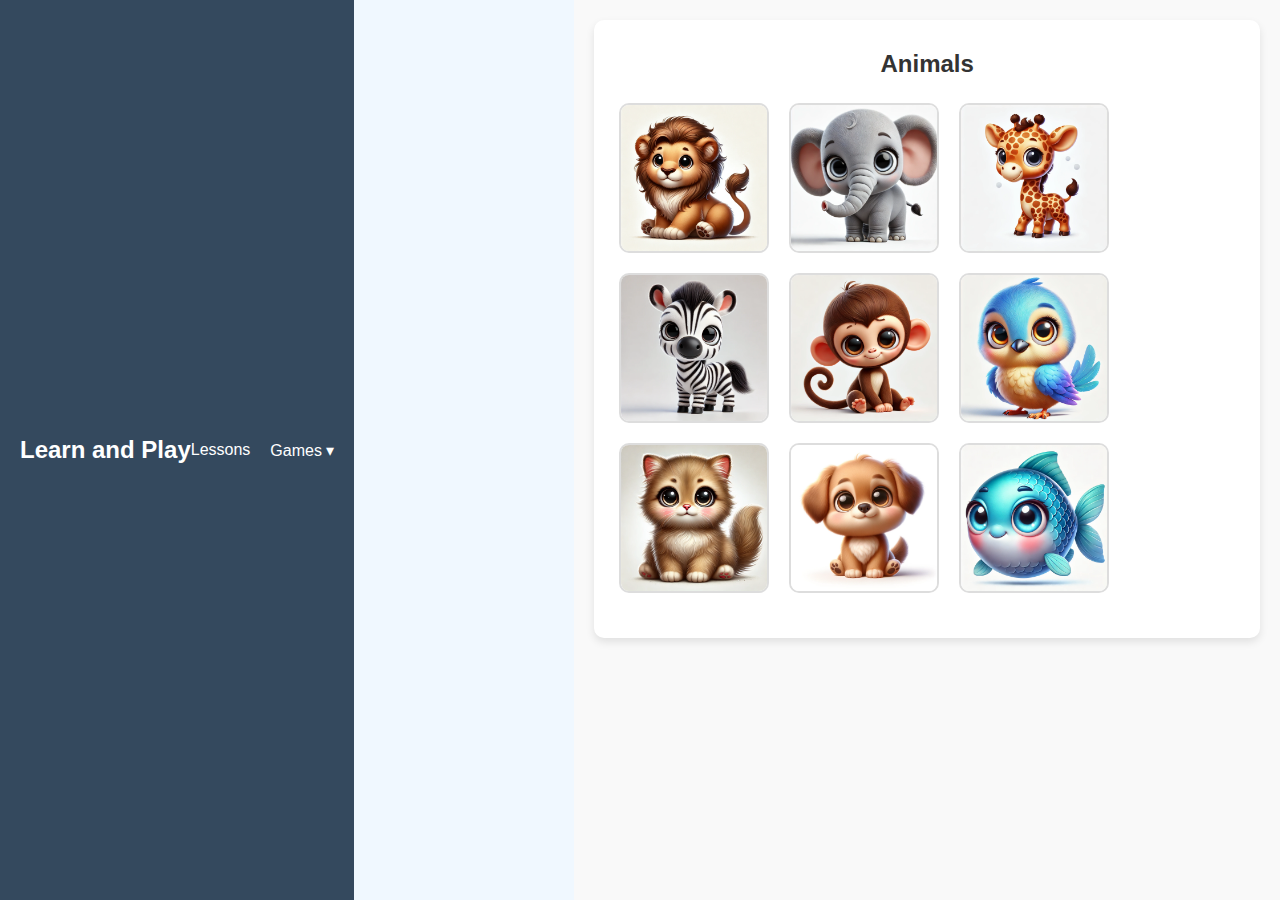
==== commit ead82c8d: "Add files via upload" ====
--- a/index.html
+++ b/index.html
@@ -2,1274 +2,793 @@
 <html lang="en">
 <head>
     <meta charset="UTF-8">
-    <meta http-equiv="X-UA-Compatible" content="IE=edge">
     <meta name="viewport" content="width=device-width, initial-scale=1.0">
-    <title>English Learning Interactive</title>
+    <title>Learn and Play</title>
     <link rel="stylesheet" href="styles.css">
+    <style>
+        /* =====================================================
+           General Styles (Assuming styles.css contains necessary styles)
+           ===================================================== */
+
+        /* Example styles for demonstration purposes */
+        body {
+            font-family: Arial, sans-serif;
+            margin: 0;
+            padding: 0;
+        }
+
+        .navbar {
+            background-color: #34495e;
+            color: white;
+            padding: 10px 20px;
+            display: flex;
+            align-items: center;
+            justify-content: space-between;
+            position: sticky;
+            top: 0;
+            z-index: 1000;
+        }
+
+        .navbar-brand {
+            font-size: 1.5em;
+            font-weight: bold;
+        }
+
+        .navbar-toggle {
+            display: none;
+            font-size: 1.5em;
+            cursor: pointer;
+        }
+
+        .navbar-menu {
+            list-style: none;
+            display: flex;
+            gap: 20px;
+            margin: 0;
+            padding: 0;
+        }
+
+        .navbar-item {
+            position: relative;
+        }
+
+        .navbar-link, .dropdown-toggle, .lesson-button, .game-button {
+            color: white;
+            text-decoration: none;
+            background: none;
+            border: none;
+            cursor: pointer;
+            font-size: 1em;
+        }
+
+        .navbar-link:hover, .dropdown-toggle:hover, .lesson-button:hover, .game-button:hover {
+            text-decoration: underline;
+        }
+
+        .dropdown-menu {
+            display: none;
+            position: absolute;
+            background-color: #2c3e50;
+            list-style: none;
+            padding: 10px 0;
+            margin: 0;
+            top: 100%;
+            left: 0;
+            min-width: 150px;
+            border-radius: 4px;
+            box-shadow: 0 2px 8px rgba(0, 0, 0, 0.15);
+            z-index: 1000;
+        }
+
+        .dropdown:hover .dropdown-menu {
+            display: block;
+        }
+
+        .dropdown-menu li {
+            padding: 5px 20px;
+        }
+
+        .dropdown-menu li button {
+            width: 100%;
+            text-align: left;
+            padding: 5px 0;
+        }
+
+        .main-content {
+            padding: 20px;
+        }
+
+        .lesson {
+            display: none;
+        }
+
+        .selected-name {
+            margin-bottom: 10px;
+        }
+
+        .images-container, .color-palette, .number-options, .letter-options {
+            display: flex;
+            flex-wrap: wrap;
+            gap: 10px;
+        }
+
+        .option, .color-block, .letter-option {
+            cursor: pointer;
+        }
+
+        .color-block, .letter-option {
+            width: 100px;
+            height: 100px;
+            display: flex;
+            align-items: center;
+            justify-content: center;
+            border-radius: 5px;
+            color: white;
+            font-size: 1.2em;
+        }
+
+        .game-container {
+            /* Styles for game container if needed */
+        }
+
+        /* Responsive Styles */
+        @media (max-width: 768px) {
+            .navbar-menu {
+                display: none;
+                flex-direction: column;
+                background-color: #34495e;
+                position: absolute;
+                top: 60px;
+                left: 0;
+                width: 100%;
+                padding: 10px 0;
+            }
+
+            .navbar-menu.active {
+                display: flex;
+            }
+
+            .navbar-toggle {
+                display: block;
+            }
+
+            .dropdown-menu {
+                position: static;
+                box-shadow: none;
+            }
+        }
+    </style>
 </head>
 <body>
 
-    <!-- Mobile Navigation -->
-    <div class="mobile-nav">
-        <button class="mobile-nav-button" onclick="toggleDropdown()">Lessons</button>
-        <div class="dropdown-menu" id="dropdown-menu">
-            <ul>
+    <!-- Navigation Bar in index.html -->
+    <nav class="navbar">
+        <div class="navbar-brand">Learn and Play</div>
+        <div class="navbar-toggle" id="navbar-toggle">
+            &#9776; <!-- Hamburger Icon -->
+        </div>
+        <ul class="navbar-menu" id="navbar-menu">
+            <!-- Lessons Link -->
+            <li class="navbar-item">
+                <a href="intro.html" class="navbar-link">Lessons</a>
+            </li>
+            <!-- Games Dropdown -->
+            <li class="navbar-item dropdown">
+                <button class="dropdown-toggle">Games &#9662;</button>
+                <ul class="dropdown-menu">
+                    <li><button class="game-button" onclick="selectGame('game1.html')">Game 1</button></li>
+                    <li><button class="game-button" onclick="selectGame('game2.html')">Game 2</button></li>
+                    <li><button class="game-button" onclick="selectGame('game3.html')">Game 3</button></li>
+                </ul>
+            </li>
+        </ul>
+    </nav>
+
+
+    <!-- Main Content Area -->
+    <div class="main-content">
+        <div id="content-container">
+            <!-- Quiz Container -->
+            <div class="quiz-container" id="quiz-container">
                 <!-- Animals Lesson -->
-                <li>
-                    <button class="lesson-button" data-lesson-id="animals" onclick="selectLesson('animals')">
-                        Animals
-                        <img src="images/lion.webp" alt="Lion Icon" class="menu-icon">
-                        <img src="images/fish.webp" alt="Fish Icon" class="menu-icon">
-                    </button>
-                </li>
+                <div class="lesson" id="animals">
+                    <h2>Animals</h2>
+                    <p class="selected-name" id="selected-name-animals"></p>
+                    <div class="images-container">
+                        <img src="images/lion.webp" alt="Lion" class="option" onclick="selectElement('animals', 'Lion')">
+                        <img src="images/elephant.webp" alt="Elephant" class="option" onclick="selectElement('animals', 'Elephant')">
+                        <img src="images/giraffe.webp" alt="Giraffe" class="option" onclick="selectElement('animals', 'Giraffe')">
+                        <img src="images/zebra.webp" alt="Zebra" class="option" onclick="selectElement('animals', 'Zebra')">
+                        <img src="images/monkey.webp" alt="Monkey" class="option" onclick="selectElement('animals', 'Monkey')">
+                        <img src="images/bird.webp" alt="Bird" class="option" onclick="selectElement('animals', 'Bird')">
+                        <img src="images/cat.webp" alt="Cat" class="option" onclick="selectElement('animals', 'Cat')">
+                        <img src="images/dog.webp" alt="Dog" class="option" onclick="selectElement('animals', 'Dog')">
+                        <img src="images/fish.webp" alt="Fish" class="option" onclick="selectElement('animals', 'Fish')">
+                    </div>
+                </div>
 
                 <!-- Vegetables Lesson -->
-                <li>
-                    <button class="lesson-button" data-lesson-id="vegetables" onclick="selectLesson('vegetables')">
-                        Vegetables
-                        <img src="images/carrot.webp" alt="Carrot Icon" class="menu-icon">
-                        <img src="images/broccoli.webp" alt="Broccoli Icon" class="menu-icon">
-                    </button>
-                </li>
+                <div class="lesson" id="vegetables">
+                    <h2>Vegetables</h2>
+                    <p class="selected-name" id="selected-name-vegetables"></p>
+                    <div class="images-container">
+                        <img src="images/carrot.webp" alt="Carrot" class="option" onclick="selectElement('vegetables', 'Carrot')">
+                        <img src="images/broccoli.webp" alt="Broccoli" class="option" onclick="selectElement('vegetables', 'Broccoli')">
+                        <img src="images/potato.webp" alt="Potato" class="option" onclick="selectElement('vegetables', 'Potato')">
+                        <img src="images/tomato.webp" alt="Tomato" class="option" onclick="selectElement('vegetables', 'Tomato')">
+                        <img src="images/onion.webp" alt="Onion" class="option" onclick="selectElement('vegetables', 'Onion')">
+                        <img src="images/cucumber.webp" alt="Cucumber" class="option" onclick="selectElement('vegetables', 'Cucumber')">
+                        <img src="images/pepper.webp" alt="Pepper" class="option" onclick="selectElement('vegetables', 'Pepper')">
+                    </div>
+                </div>
 
                 <!-- Fruits Lesson -->
-                <li>
-                    <button class="lesson-button" data-lesson-id="fruits" onclick="selectLesson('fruits')">
-                        Fruits
-                        <img src="images/apple.webp" alt="Apple Icon" class="menu-icon">
-                        <img src="images/banana.webp" alt="Banana Icon" class="menu-icon">
-                    </button>
-                </li>
+                <div class="lesson" id="fruits">
+                    <h2>Fruits</h2>
+                    <p class="selected-name" id="selected-name-fruits"></p>
+                    <div class="images-container">
+                        <img src="images/apple.webp" alt="Apple" class="option" onclick="selectElement('fruits', 'Apple')">
+                        <img src="images/banana.webp" alt="Banana" class="option" onclick="selectElement('fruits', 'Banana')">
+                        <img src="images/pear.webp" alt="Pear" class="option" onclick="selectElement('fruits', 'Pear')">
+                        <img src="images/coconut.webp" alt="Coconut" class="option" onclick="selectElement('fruits', 'Coconut')">
+                        <img src="images/mango.webp" alt="Mango" class="option" onclick="selectElement('fruits', 'Mango')">
+                        <img src="images/orange.webp" alt="Orange" class="option" onclick="selectElement('fruits', 'Orange')">
+                        <img src="images/grape.webp" alt="Grape" class="option" onclick="selectElement('fruits', 'Grape')">
+                        <img src="images/pineapple.webp" alt="Pineapple" class="option" onclick="selectElement('fruits', 'Pineapple')">
+                        <img src="images/kiwi.webp" alt="Kiwi" class="option" onclick="selectElement('fruits', 'Kiwi')">
+                    </div>
+                </div>
 
                 <!-- Colors Lesson -->
-                <li>
-                    <button class="lesson-button" data-lesson-id="colors" onclick="selectLesson('colors')">
-                        Colors
-                        <span class="color-icon" style="background-color: red;"></span>
-                        <span class="color-icon" style="background-color: blue;"></span>
-                    </button>
-                </li>
+                <div class="lesson" id="colors">
+                    <h2>Colors</h2>
+                    <p class="selected-name" id="selected-name-colors"></p>
+                    <div class="color-palette">
+                        <div class="color-block" style="background-color: red;" onclick="selectElement('colors', 'Red')">Red</div>
+                        <div class="color-block" style="background-color: blue;" onclick="selectElement('colors', 'Blue')">Blue</div>
+                        <div class="color-block" style="background-color: green;" onclick="selectElement('colors', 'Green')">Green</div>
+                        <div class="color-block" style="background-color: yellow;" onclick="selectElement('colors', 'Yellow')">Yellow</div>
+                        <div class="color-block" style="background-color: purple;" onclick="selectElement('colors', 'Purple')">Purple</div>
+                        <div class="color-block" style="background-color: orange;" onclick="selectElement('colors', 'Orange')">Orange</div>
+                        <div class="color-block" style="background-color: pink;" onclick="selectElement('colors', 'Pink')">Pink</div>
+                        <div class="color-block" style="background-color: brown;" onclick="selectElement('colors', 'Brown')">Brown</div>
+                        <div class="color-block" style="background-color: black;" onclick="selectElement('colors', 'Black')">Black</div>
+                        <div class="color-block" style="background-color: white; color: #000;" onclick="selectElement('colors', 'White')">White</div>
+                    </div>
+                </div>
 
                 <!-- Numbers Lesson -->
-                <li>
-                    <button class="lesson-button" data-lesson-id="numbers" onclick="selectLesson('numbers')">
-                        Numbers
-                        <span class="number-icon">1</span>
-                        <span class="number-icon">2</span>
-                    </button>
-                </li>
+                <div class="lesson" id="numbers">
+                    <h2>Numbers</h2>
+                    <p class="selected-name" id="selected-name-numbers"></p>
+                    <div class="number-options">
+                        <button onclick="selectElement('numbers', '1')">1</button>
+                        <button onclick="selectElement('numbers', '2')">2</button>
+                        <button onclick="selectElement('numbers', '3')">3</button>
+                        <button onclick="selectElement('numbers', '4')">4</button>
+                        <button onclick="selectElement('numbers', '5')">5</button>
+                        <button onclick="selectElement('numbers', '6')">6</button>
+                        <button onclick="selectElement('numbers', '7')">7</button>
+                        <button onclick="selectElement('numbers', '8')">8</button>
+                        <button onclick="selectElement('numbers', '9')">9</button>
+                        <button onclick="selectElement('numbers', '10')">10</button>
+                    </div>
+                </div>
 
                 <!-- Shapes Lesson -->
-                <li>
-                    <button class="lesson-button" data-lesson-id="shapes" onclick="selectLesson('shapes')">
-                        Shapes
-                        <svg class="menu-icon" width="20" height="20" viewBox="0 0 100 100">
-                            <rect width="100" height="100" style="fill:#f1c40f;"></rect>
+                <div class="lesson" id="shapes">
+                    <h2>Shapes</h2>
+                    <p class="selected-name" id="selected-name-shapes"></p>
+                    <div class="images-container">
+                        <!-- Triangle -->
+                        <svg class="svg-shape" onclick="selectElement('shapes', 'Triangle')" xmlns="http://www.w3.org/2000/svg" viewBox="0 0 100 100">
+                            <polygon points="50,15 90,85 10,85" style="fill:#e74c3c; stroke:#333; stroke-width:2"/>
                         </svg>
-                        <svg class="menu-icon" width="20" height="20" viewBox="0 0 100 100">
-                            <circle cx="50" cy="50" r="50" style="fill:#e74c3c;"></circle>
+                        <!-- Circle -->
+                        <svg class="svg-shape" onclick="selectElement('shapes', 'Circle')" xmlns="http://www.w3.org/2000/svg" viewBox="0 0 100 100">
+                            <circle cx="50" cy="50" r="35" style="fill:#3498db; stroke:#333; stroke-width:2"/>
                         </svg>
-                    </button>
-                </li>
+                        <!-- Square -->
+                        <svg class="svg-shape" onclick="selectElement('shapes', 'Square')" xmlns="http://www.w3.org/2000/svg" viewBox="0 0 100 100">
+                            <rect x="20" y="20" width="60" height="60" style="fill:#2ecc71; stroke:#333; stroke-width:2"/>
+                        </svg>
+                        <!-- Rectangle -->
+                        <svg class="svg-shape" onclick="selectElement('shapes', 'Rectangle')" xmlns="http://www.w3.org/2000/svg" viewBox="0 0 120 80">
+                            <rect x="10" y="10" width="100" height="60" style="fill:#f1c40f; stroke:#333; stroke-width:2"/>
+                        </svg>
+                        <!-- Oval -->
+                        <svg class="svg-shape" onclick="selectElement('shapes', 'Oval')" xmlns="http://www.w3.org/2000/svg" viewBox="0 0 100 60">
+                            <ellipse cx="50" cy="30" rx="40" ry="20" style="fill:#9b59b6; stroke:#333; stroke-width:2"/>
+                        </svg>
+                    </div>
+                </div>
 
                 <!-- Alphabet Lesson -->
-                <li>
-                    <button class="lesson-button" data-lesson-id="alphabet" onclick="selectLesson('alphabet')">
-                        Alphabet
-                        <span class="letter-icon">A</span>
-                        <span class="letter-icon">B</span>
-                    </button>
-                </li>
+                <div class="lesson" id="alphabet">
+                    <h2>Alphabet</h2>
+                    <p class="selected-name" id="selected-name-alphabet"></p>
+                    <div class="letter-options">
+                        <div class="letter-option" style="background-color: #e74c3c;" onclick="selectElement('alphabet', 'A')">A</div>
+                        <div class="letter-option" style="background-color: #3498db;" onclick="selectElement('alphabet', 'B')">B</div>
+                        <div class="letter-option" style="background-color: #2ecc71;" onclick="selectElement('alphabet', 'C')">C</div>
+                        <div class="letter-option" style="background-color: #f1c40f;" onclick="selectElement('alphabet', 'D')">D</div>
+                        <div class="letter-option" style="background-color: #9b59b6;" onclick="selectElement('alphabet', 'E')">E</div>
+                        <div class="letter-option" style="background-color: #1abc9c;" onclick="selectElement('alphabet', 'F')">F</div>
+                        <div class="letter-option" style="background-color: #e67e22;" onclick="selectElement('alphabet', 'G')">G</div>
+                        <div class="letter-option" style="background-color: #34495e;" onclick="selectElement('alphabet', 'H')">H</div>
+                        <div class="letter-option" style="background-color: #95a5a6;" onclick="selectElement('alphabet', 'I')">I</div>
+                        <!-- Add more letters as needed -->
+                    </div>
+                </div>
 
                 <!-- Emotions Lesson -->
-                <li>
-                    <button class="lesson-button" data-lesson-id="emotions" onclick="selectLesson('emotions')">
-                        Emotions
-                        <img src="images/happy.webp" alt="Happy Icon" class="menu-icon">
-                        <img src="images/sad.webp" alt="Sad Icon" class="menu-icon">
-                    </button>
-                </li>
+                <div class="lesson" id="emotions">
+                    <h2>Emotions</h2>
+                    <p class="selected-name" id="selected-name-emotions"></p>
+                    <div class="images-container">
+                        <img src="images/happy.webp" alt="Happy" class="option" onclick="selectElement('emotions', 'Happy')">
+                        <img src="images/sad.webp" alt="Sad" class="option" onclick="selectElement('emotions', 'Sad')">
+                        <img src="images/surprised.webp" alt="Surprised" class="option" onclick="selectElement('emotions', 'Surprised')">
+                        <img src="images/excited.webp" alt="Excited" class="option" onclick="selectElement('emotions', 'Excited')">
+                        <img src="images/tired.webp" alt="Tired" class="option" onclick="selectElement('emotions', 'Tired')">
+                    </div>
+                </div>
 
                 <!-- Vehicles Lesson -->
-                <li>
-                    <button class="lesson-button" data-lesson-id="vehicles" onclick="selectLesson('vehicles')">
-                        Vehicles
-                        <img src="images/car.webp" alt="Car Icon" class="menu-icon">
-                        <img src="images/train.webp" alt="Train Icon" class="menu-icon">
-                    </button>
-                </li>
-
-                <!-- Food Items 1 -->
-                <li>
-                    <button class="lesson-button" data-lesson-id="food1" onclick="selectLesson('food1')">
-                        Food 1
-                        <img src="images/rice.webp" alt="Rice Icon" class="menu-icon">
-                        <img src="images/chicken.webp" alt="Chicken Icon" class="menu-icon">
-                    </button>
-                </li>
-
-                <!-- Food Items 2 -->
-                <li>
-                    <button class="lesson-button" data-lesson-id="food2" onclick="selectLesson('food2')">
-                        Food 2
-                        <img src="images/bread.webp" alt="Bread Icon" class="menu-icon">
-                        <img src="images/milk.webp" alt="Milk Icon" class="menu-icon">
-                    </button>
-                </li>
-
-                <!-- School Items 1 -->
-                <li>
-                    <button class="lesson-button" data-lesson-id="school_items1" onclick="selectLesson('school_items1')">
-                        School Items 1
-                        <img src="images/pen.webp" alt="Pen Icon" class="menu-icon">
-                        <img src="images/school_bag.webp" alt="School Bag Icon" class="menu-icon">
-                    </button>
-                </li>
-
-                <!-- School Items 2 -->
-                <li>
-                    <button class="lesson-button" data-lesson-id="school_items2" onclick="selectLesson('school_items2')">
-                        School Items 2
-                        <img src="images/book.webp" alt="Book Icon" class="menu-icon">
-                        <img src="images/pencil.webp" alt="Pencil Icon" class="menu-icon">
-                    </button>
-                </li>
-
-                <!-- Clothes 1 -->
-                <li>
-                    <button class="lesson-button" data-lesson-id="clothes1" onclick="selectLesson('clothes1')">
-                        Clothes 1
-                        <img src="images/shirt.webp" alt="Shirt Icon" class="menu-icon">
-                        <img src="images/pants.webp" alt="Pants Icon" class="menu-icon">
-                    </button>
-                </li>
-
-                <!-- Clothes 2 -->
-                <li>
-                    <button class="lesson-button" data-lesson-id="clothes2" onclick="selectLesson('clothes2')">
-                        Clothes 2
-                        <img src="images/dress.webp" alt="Dress Icon" class="menu-icon">
-                        <img src="images/jacket.webp" alt="Jacket Icon" class="menu-icon">
-                    </button>
-                </li>
-
-                <!-- Kitchen Items 1 -->
-                <li>
-                    <button class="lesson-button" data-lesson-id="kitchen_items1" onclick="selectLesson('kitchen_items1')">
-                        Kitchen Items 1
-                        <img src="images/spoon.webp" alt="Spoon Icon" class="menu-icon">
-                        <img src="images/fork.webp" alt="Fork Icon" class="menu-icon">
-                    </button>
-                </li>
-
-                <!-- Kitchen Items 2 -->
-                <li>
-                    <button class="lesson-button" data-lesson-id="kitchen_items2" onclick="selectLesson('kitchen_items2')">
-                        Kitchen Items 2
-                        <img src="images/knife.webp" alt="Knife Icon" class="menu-icon">
-                        <img src="images/pot.webp" alt="Pot Icon" class="menu-icon">
-                    </button>
-                </li>
-
-                <!-- Home Furniture 1 -->
-                <li>
-                    <button class="lesson-button" data-lesson-id="home_furniture1" onclick="selectLesson('home_furniture1')">
-                        Home Furniture 1
-                        <img src="images/bed.webp" alt="Bed Icon" class="menu-icon">
-                        <img src="images/table.webp" alt="Table Icon" class="menu-icon">
-                    </button>
-                </li>
-
-                <!-- Home Furniture 2 -->
-                <li>
-                    <button class="lesson-button" data-lesson-id="home_furniture2" onclick="selectLesson('home_furniture2')">
-                        Home Furniture 2
-                        <img src="images/sofa.webp" alt="Sofa Icon" class="menu-icon">
-                        <img src="images/mirror.webp" alt="Mirror Icon" class="menu-icon">
-                    </button>
-                </li>
-
-                <!-- Toys 1 -->
-                <li>
-                    <button class="lesson-button" data-lesson-id="toys1" onclick="selectLesson('toys1')">
-                        Toys 1
-                        <img src="images/toy_ball.webp" alt="Toy Ball Icon" class="menu-icon">
-                        <img src="images/toy_doll.webp" alt="Toy Doll Icon" class="menu-icon">
-                    </button>
-                </li>
-
-                <!-- Toys 2 -->
-                <li>
-                    <button class="lesson-button" data-lesson-id="toys2" onclick="selectLesson('toys2')">
-                        Toys 2
-                        <img src="images/toy_kite.webp" alt="Toy Kite Icon" class="menu-icon">
-                        <img src="images/teddy.webp" alt="Teddy Icon" class="menu-icon">
-                    </button>
-                </li>
-
-                <!-- Nature 1 -->
-                <li>
-                    <button class="lesson-button" data-lesson-id="nature1" onclick="selectLesson('nature1')">
-                        Nature 1
-                        <img src="images/sky.webp" alt="Sky Icon" class="menu-icon">
-                        <img src="images/cloud.webp" alt="Cloud Icon" class="menu-icon">
-                    </button>
-                </li>
-
-                <!-- Nature 2 -->
-                <li>
-                    <button class="lesson-button" data-lesson-id="nature2" onclick="selectLesson('nature2')">
-                        Nature 2
-                        <img src="images/flower.webp" alt="Flower Icon" class="menu-icon">
-                        <img src="images/tree.webp" alt="Tree Icon" class="menu-icon">
-                    </button>
-                </li>
-            </ul>
+                <div class="lesson" id="vehicles">
+                    <h2>Vehicles</h2>
+                    <p class="selected-name" id="selected-name-vehicles"></p>
+                    <div class="images-container">
+                        <img src="images/car.webp" alt="Car" class="option" onclick="selectElement('vehicles', 'Car')">
+                        <img src="images/train.webp" alt="Train" class="option" onclick="selectElement('vehicles', 'Train')">
+                        <img src="images/aeroplane.webp" alt="Aeroplane" class="option" onclick="selectElement('vehicles', 'Aeroplane')">
+                        <img src="images/bike.webp" alt="Bike" class="option" onclick="selectElement('vehicles', 'Bike')">
+                        <img src="images/helicopter.webp" alt="Helicopter" class="option" onclick="selectElement('vehicles', 'Helicopter')">
+                    </div>
+                </div>
+
+                <!-- Food Items 1 Lesson -->
+                <div class="lesson" id="food1">
+                    <h2>Food 1</h2>
+                    <p class="selected-name" id="selected-name-food1"></p>
+                    <div class="images-container">
+                        <img src="images/rice.webp" alt="Rice" class="option" onclick="selectElement('food1', 'Rice')">
+                        <img src="images/chicken.webp" alt="Chicken" class="option" onclick="selectElement('food1', 'Chicken')">
+                        <img src="images/water.webp" alt="Water" class="option" onclick="selectElement('food1', 'Water')">
+                        <img src="images/cake.webp" alt="Cake" class="option" onclick="selectElement('food1', 'Cake')">
+                        <img src="images/cookie.webp" alt="Cookie" class="option" onclick="selectElement('food1', 'Cookie')">
+                    </div>
+                </div>
+
+                <!-- Food Items 2 Lesson -->
+                <div class="lesson" id="food2">
+                    <h2>Food 2</h2>
+                    <p class="selected-name" id="selected-name-food2"></p>
+                    <div class="images-container">
+                        <img src="images/bread.webp" alt="Bread" class="option" onclick="selectElement('food2', 'Bread')">
+                        <img src="images/milk.webp" alt="Milk" class="option" onclick="selectElement('food2', 'Milk')">
+                        <img src="images/corn.webp" alt="Corn" class="option" onclick="selectElement('food2', 'Corn')">
+                        <img src="images/bean.webp" alt="Bean" class="option" onclick="selectElement('food2', 'Bean')">
+                    </div>
+                </div>
+
+                <!-- School Items 1 Lesson -->
+                <div class="lesson" id="school_items1">
+                    <h2>School Items 1</h2>
+                    <p class="selected-name" id="selected-name-school_items1"></p>
+                    <div class="images-container">
+                        <img src="images/pen.webp" alt="Pen" class="option" onclick="selectElement('school_items1', 'Pen')">
+                        <img src="images/school_bag.webp" alt="School Bag" class="option" onclick="selectElement('school_items1', 'School Bag')">
+                        <img src="images/desk.webp" alt="Desk" class="option" onclick="selectElement('school_items1', 'Desk')">
+                        <img src="images/paper.webp" alt="Paper" class="option" onclick="selectElement('school_items1', 'Paper')">
+                        <img src="images/ruler.webp" alt="Ruler" class="option" onclick="selectElement('school_items1', 'Ruler')">
+                    </div>
+                </div>
+
+                <!-- School Items 2 Lesson -->
+                <div class="lesson" id="school_items2">
+                    <h2>School Items 2</h2>
+                    <p class="selected-name" id="selected-name-school_items2"></p>
+                    <div class="images-container">
+                        <img src="images/eraser.webp" alt="Eraser" class="option" onclick="selectElement('school_items2', 'Eraser')">
+                        <img src="images/book.webp" alt="Book" class="option" onclick="selectElement('school_items2', 'Book')">
+                        <img src="images/pencil.webp" alt="Pencil" class="option" onclick="selectElement('school_items2', 'Pencil')">
+                        <img src="images/scissors.webp" alt="Scissors" class="option" onclick="selectElement('school_items2', 'Scissors')">
+                    </div>
+                </div>
+
+                <!-- Clothes 1 Lesson -->
+                <div class="lesson" id="clothes1">
+                    <h2>Clothes 1</h2>
+                    <p class="selected-name" id="selected-name-clothes1"></p>
+                    <div class="images-container">
+                        <img src="images/shirt.webp" alt="Shirt" class="option" onclick="selectElement('clothes1', 'Shirt')">
+                        <img src="images/pants.webp" alt="Pants" class="option" onclick="selectElement('clothes1', 'Pants')">
+                        <img src="images/shoes.webp" alt="Shoes" class="option" onclick="selectElement('clothes1', 'Shoes')">
+                        <img src="images/socks.webp" alt="Socks" class="option" onclick="selectElement('clothes1', 'Socks')">
+                        <img src="images/hat.webp" alt="Hat" class="option" onclick="selectElement('clothes1', 'Hat')">
+                    </div>
+                </div>
+
+                <!-- Clothes 2 Lesson -->
+                <div class="lesson" id="clothes2">
+                    <h2>Clothes 2</h2>
+                    <p class="selected-name" id="selected-name-clothes2"></p>
+                    <div class="images-container">
+                        <img src="images/dress.webp" alt="Dress" class="option" onclick="selectElement('clothes2', 'Dress')">
+                        <img src="images/jacket.webp" alt="Jacket" class="option" onclick="selectElement('clothes2', 'Jacket')">
+                        <img src="images/sweater.webp" alt="Sweater" class="option" onclick="selectElement('clothes2', 'Sweater')">
+                        <img src="images/skirt.webp" alt="Skirt" class="option" onclick="selectElement('clothes2', 'Skirt')">
+                        <img src="images/coat.webp" alt="Coat" class="option" onclick="selectElement('clothes2', 'Coat')">
+                    </div>
+                </div>
+
+                <!-- Kitchen Items 1 Lesson -->
+                <div class="lesson" id="kitchen_items1">
+                    <h2>Kitchen Items 1</h2>
+                    <p class="selected-name" id="selected-name-kitchen_items1"></p>
+                    <div class="images-container">
+                        <img src="images/spoon.webp" alt="Spoon" class="option" onclick="selectElement('kitchen_items1', 'Spoon')">
+                        <img src="images/fork.webp" alt="Fork" class="option" onclick="selectElement('kitchen_items1', 'Fork')">
+                        <img src="images/plate.webp" alt="Plate" class="option" onclick="selectElement('kitchen_items1', 'Plate')">
+                        <img src="images/cup.webp" alt="Cup" class="option" onclick="selectElement('kitchen_items1', 'Cup')">
+                        <img src="images/bowl.webp" alt="Bowl" class="option" onclick="selectElement('kitchen_items1', 'Bowl')">
+                    </div>
+                </div>
+
+                <!-- Kitchen Items 2 Lesson -->
+                <div class="lesson" id="kitchen_items2">
+                    <h2>Kitchen Items 2</h2>
+                    <p class="selected-name" id="selected-name-kitchen_items2"></p>
+                    <div class="images-container">
+                        <img src="images/knife.webp" alt="Knife" class="option" onclick="selectElement('kitchen_items2', 'Knife')">
+                        <img src="images/pot.webp" alt="Pot" class="option" onclick="selectElement('kitchen_items2', 'Pot')">
+                        <img src="images/pan.webp" alt="Pan" class="option" onclick="selectElement('kitchen_items2', 'Pan')">
+                        <img src="images/glass.webp" alt="Glass" class="option" onclick="selectElement('kitchen_items2', 'Glass')">
+                        <img src="images/bottle.webp" alt="Bottle" class="option" onclick="selectElement('kitchen_items2', 'Bottle')">
+                    </div>
+                </div>
+
+                <!-- Home Furniture 1 Lesson -->
+                <div class="lesson" id="home_furniture1">
+                    <h2>Home Furniture 1</h2>
+                    <p class="selected-name" id="selected-name-home_furniture1"></p>
+                    <div class="images-container">
+                        <img src="images/bed.webp" alt="Bed" class="option" onclick="selectElement('home_furniture1', 'Bed')">
+                        <img src="images/table.webp" alt="Table" class="option" onclick="selectElement('home_furniture1', 'Table')">
+                        <img src="images/sofa.webp" alt="Sofa" class="option" onclick="selectElement('home_furniture1', 'Sofa')">
+                        <img src="images/mirror.webp" alt="Mirror" class="option" onclick="selectElement('home_furniture1', 'Mirror')">
+                        <img src="images/lamp.webp" alt="Lamp" class="option" onclick="selectElement('home_furniture1', 'Lamp')">
+                    </div>
+                </div>
+
+                <!-- Home Furniture 2 Lesson -->
+                <div class="lesson" id="home_furniture2">
+                    <h2>Home Furniture 2</h2>
+                    <p class="selected-name" id="selected-name-home_furniture2"></p>
+                    <div class="images-container">
+                        <img src="images/clock.webp" alt="Clock" class="option" onclick="selectElement('home_furniture2', 'Clock')">
+                        <img src="images/door.webp" alt="Door" class="option" onclick="selectElement('home_furniture2', 'Door')">
+                        <img src="images/wall.webp" alt="Wall" class="option" onclick="selectElement('home_furniture2', 'Wall')">
+                        <img src="images/floor.webp" alt="Floor" class="option" onclick="selectElement('home_furniture2', 'Floor')">
+                        <img src="images/window.webp" alt="Window" class="option" onclick="selectElement('home_furniture2', 'Window')">
+                    </div>
+                </div>
+
+                <!-- Toys 1 Lesson -->
+                <div class="lesson" id="toys1">
+                    <h2>Toys 1</h2>
+                    <p class="selected-name" id="selected-name-toys1"></p>
+                    <div class="images-container">
+                        <img src="images/toy_ball.webp" alt="Toy Ball" class="option" onclick="selectElement('toys1', 'Toy Ball')">
+                        <img src="images/toy_doll.webp" alt="Toy Doll" class="option" onclick="selectElement('toys1', 'Toy Doll')">
+                        <img src="images/toy_truck.webp" alt="Toy Truck" class="option" onclick="selectElement('toys1', 'Toy Truck')">
+                        <img src="images/toy_robot.webp" alt="Toy Robot" class="option" onclick="selectElement('toys1', 'Toy Robot')">
+                        <img src="images/toy_bike.webp" alt="Toy Bike" class="option" onclick="selectElement('toys1', 'Toy Bike')">
+                    </div>
+                </div>
+
+                <!-- Toys 2 Lesson -->
+                <div class="lesson" id="toys2">
+                    <h2>Toys 2</h2>
+                    <p class="selected-name" id="selected-name-toys2"></p>
+                    <div class="images-container">
+                        <img src="images/toy_kite.webp" alt="Toy Kite" class="option" onclick="selectElement('toys2', 'Toy Kite')">
+                        <img src="images/toy_train.webp" alt="Toy Train" class="option" onclick="selectElement('toys2', 'Toy Train')">
+                        <img src="images/block.webp" alt="Block" class="option" onclick="selectElement('toys2', 'Block')">
+                        <img src="images/teddy.webp" alt="Teddy" class="option" onclick="selectElement('toys2', 'Teddy')">
+                    </div>
+                </div>
+
+                <!-- Nature 1 Lesson -->
+                <div class="lesson" id="nature1">
+                    <h2>Nature 1</h2>
+                    <p class="selected-name" id="selected-name-nature1"></p>
+                    <div class="images-container">
+                        <img src="images/sky.webp" alt="Sky" class="option" onclick="selectElement('nature1', 'Sky')">
+                        <img src="images/cloud.webp" alt="Cloud" class="option" onclick="selectElement('nature1', 'Cloud')">
+                        <img src="images/grass.webp" alt="Grass" class="option" onclick="selectElement('nature1', 'Grass')">
+                        <img src="images/star.webp" alt="Star" class="option" onclick="selectElement('nature1', 'Star')">
+                        <img src="images/rain.webp" alt="Rain" class="option" onclick="selectElement('nature1', 'Rain')">
+                    </div>
+                </div>
+
+                <!-- Nature 2 Lesson -->
+                <div class="lesson" id="nature2">
+                    <h2>Nature 2</h2>
+                    <p class="selected-name" id="selected-name-nature2"></p>
+                    <div class="images-container">
+                        <img src="images/snow.webp" alt="Snow" class="option" onclick="selectElement('nature2', 'Snow')">
+                        <img src="images/flower.webp" alt="Flower" class="option" onclick="selectElement('nature2', 'Flower')">
+                        <img src="images/tree.webp" alt="Tree" class="option" onclick="selectElement('nature2', 'Tree')">
+                        <img src="images/sun.webp" alt="Sun" class="option" onclick="selectElement('nature2', 'Sun')">
+                        <img src="images/moon.webp" alt="Moon" class="option" onclick="selectElement('nature2', 'Moon')">
+                    </div>
+                </div>
+
+                <!-- Add other lessons similarly if any -->
+            </div>
+            <!-- Game Container -->
+            <div id="game-container" style="display: none;">
+                <!-- Game content will be loaded here -->
+            </div>
         </div>
     </div>
 
-    <!-- Sidebar for Lesson Selection -->
-    <div class="sidebar" id="sidebar">
-        <h2>Lessons</h2>
-        <ul>
-            <!-- Animals Lesson -->
-            <li>
-                <button class="lesson-button" data-lesson-id="animals" onclick="selectLesson('animals')">
-                    Animals
-                    <img src="images/lion.webp" alt="Lion Icon" class="menu-icon">
-                    <img src="images/fish.webp" alt="Fish Icon" class="menu-icon">
-                </button>
-            </li>
-
-            <!-- Vegetables Lesson -->
-            <li>
-                <button class="lesson-button" data-lesson-id="vegetables" onclick="selectLesson('vegetables')">
-                    Vegetables
-                    <img src="images/carrot.webp" alt="Carrot Icon" class="menu-icon">
-                    <img src="images/broccoli.webp" alt="Broccoli Icon" class="menu-icon">
-                </button>
-            </li>
-
-            <!-- Fruits Lesson -->
-            <li>
-                <button class="lesson-button" data-lesson-id="fruits" onclick="selectLesson('fruits')">
-                    Fruits
-                    <img src="images/apple.webp" alt="Apple Icon" class="menu-icon">
-                    <img src="images/banana.webp" alt="Banana Icon" class="menu-icon">
-                </button>
-            </li>
-
-            <!-- Colors Lesson -->
-            <li>
-                <button class="lesson-button" data-lesson-id="colors" onclick="selectLesson('colors')">
-                    Colors
-                    <span class="color-icon" style="background-color: red;"></span>
-                    <span class="color-icon" style="background-color: blue;"></span>
-                </button>
-            </li>
-
-            <!-- Numbers Lesson -->
-            <li>
-                <button class="lesson-button" data-lesson-id="numbers" onclick="selectLesson('numbers')">
-                    Numbers
-                    <span class="number-icon">1</span>
-                    <span class="number-icon">2</span>
-                </button>
-            </li>
-
-            <!-- Shapes Lesson -->
-            <li>
-                <button class="lesson-button" data-lesson-id="shapes" onclick="selectLesson('shapes')">
-                    Shapes
-                    <svg class="menu-icon" width="20" height="20" viewBox="0 0 100 100">
-                        <rect width="100" height="100" style="fill:#f1c40f;"></rect>
-                    </svg>
-                    <svg class="menu-icon" width="20" height="20" viewBox="0 0 100 100">
-                        <circle cx="50" cy="50" r="50" style="fill:#e74c3c;"></circle>
-                    </svg>
-                </button>
-            </li>
-
-            <!-- Alphabet Lesson -->
-            <li>
-                <button class="lesson-button" data-lesson-id="alphabet" onclick="selectLesson('alphabet')">
-                    Alphabet
-                    <span class="letter-icon">A</span>
-                    <span class="letter-icon">B</span>
-                </button>
-            </li>
-
-            <!-- Emotions Lesson -->
-            <li>
-                <button class="lesson-button" data-lesson-id="emotions" onclick="selectLesson('emotions')">
-                    Emotions
-                    <img src="images/happy.webp" alt="Happy Icon" class="menu-icon">
-                    <img src="images/sad.webp" alt="Sad Icon" class="menu-icon">
-                </button>
-            </li>
-
-            <!-- Vehicles Lesson -->
-            <li>
-                <button class="lesson-button" data-lesson-id="vehicles" onclick="selectLesson('vehicles')">
-                    Vehicles
-                    <img src="images/car.webp" alt="Car Icon" class="menu-icon">
-                    <img src="images/train.webp" alt="Train Icon" class="menu-icon">
-                </button>
-            </li>
-
-            <!-- Food Items 1 -->
-            <li>
-                <button class="lesson-button" data-lesson-id="food1" onclick="selectLesson('food1')">
-                    Food 1
-                    <img src="images/rice.webp" alt="Rice Icon" class="menu-icon">
-                    <img src="images/chicken.webp" alt="Chicken Icon" class="menu-icon">
-                </button>
-            </li>
-
-            <!-- Food Items 2 -->
-            <li>
-                <button class="lesson-button" data-lesson-id="food2" onclick="selectLesson('food2')">
-                    Food 2
-                    <img src="images/bread.webp" alt="Bread Icon" class="menu-icon">
-                    <img src="images/milk.webp" alt="Milk Icon" class="menu-icon">
-                </button>
-            </li>
-
-            <!-- School Items 1 -->
-            <li>
-                <button class="lesson-button" data-lesson-id="school_items1" onclick="selectLesson('school_items1')">
-                    School Items 1
-                    <img src="images/pen.webp" alt="Pen Icon" class="menu-icon">
-                    <img src="images/school_bag.webp" alt="School Bag Icon" class="menu-icon">
-                </button>
-            </li>
-
-            <!-- School Items 2 -->
-            <li>
-                <button class="lesson-button" data-lesson-id="school_items2" onclick="selectLesson('school_items2')">
-                    School Items 2
-                    <img src="images/book.webp" alt="Book Icon" class="menu-icon">
-                    <img src="images/pencil.webp" alt="Pencil Icon" class="menu-icon">
-                </button>
-            </li>
-
-            <!-- Clothes 1 -->
-            <li>
-                <button class="lesson-button" data-lesson-id="clothes1" onclick="selectLesson('clothes1')">
-                    Clothes 1
-                    <img src="images/shirt.webp" alt="Shirt Icon" class="menu-icon">
-                    <img src="images/pants.webp" alt="Pants Icon" class="menu-icon">
-                </button>
-            </li>
-
-            <!-- Clothes 2 -->
-            <li>
-                <button class="lesson-button" data-lesson-id="clothes2" onclick="selectLesson('clothes2')">
-                    Clothes 2
-                    <img src="images/dress.webp" alt="Dress Icon" class="menu-icon">
-                    <img src="images/jacket.webp" alt="Jacket Icon" class="menu-icon">
-                </button>
-            </li>
-
-            <!-- Kitchen Items 1 -->
-            <li>
-                <button class="lesson-button" data-lesson-id="kitchen_items1" onclick="selectLesson('kitchen_items1')">
-                    Kitchen Items 1
-                    <img src="images/spoon.webp" alt="Spoon Icon" class="menu-icon">
-                    <img src="images/fork.webp" alt="Fork Icon" class="menu-icon">
-                </button>
-            </li>
-
-            <!-- Kitchen Items 2 -->
-            <li>
-                <button class="lesson-button" data-lesson-id="kitchen_items2" onclick="selectLesson('kitchen_items2')">
-                    Kitchen Items 2
-                    <img src="images/knife.webp" alt="Knife Icon" class="menu-icon">
-                    <img src="images/pot.webp" alt="Pot Icon" class="menu-icon">
-                </button>
-            </li>
-
-            <!-- Home Furniture 1 -->
-            <li>
-                <button class="lesson-button" data-lesson-id="home_furniture1" onclick="selectLesson('home_furniture1')">
-                    Home Furniture 1
-                    <img src="images/bed.webp" alt="Bed Icon" class="menu-icon">
-                    <img src="images/table.webp" alt="Table Icon" class="menu-icon">
-                </button>
-            </li>
-
-            <!-- Home Furniture 2 -->
-            <li>
-                <button class="lesson-button" data-lesson-id="home_furniture2" onclick="selectLesson('home_furniture2')">
-                    Home Furniture 2
-                    <img src="images/sofa.webp" alt="Sofa Icon" class="menu-icon">
-                    <img src="images/mirror.webp" alt="Mirror Icon" class="menu-icon">
-                </button>
-            </li>
-
-            <!-- Toys 1 -->
-            <li>
-                <button class="lesson-button" data-lesson-id="toys1" onclick="selectLesson('toys1')">
-                    Toys 1
-                    <img src="images/toy_ball.webp" alt="Toy Ball Icon" class="menu-icon">
-                    <img src="images/toy_doll.webp" alt="Toy Doll Icon" class="menu-icon">
-                </button>
-            </li>
-
-            <!-- Toys 2 -->
-            <li>
-                <button class="lesson-button" data-lesson-id="toys2" onclick="selectLesson('toys2')">
-                    Toys 2
-                    <img src="images/toy_kite.webp" alt="Toy Kite Icon" class="menu-icon">
-                    <img src="images/teddy.webp" alt="Teddy Icon" class="menu-icon">
-                </button>
-            </li>
-
-            <!-- Nature 1 -->
-            <li>
-                <button class="lesson-button" data-lesson-id="nature1" onclick="selectLesson('nature1')">
-                    Nature 1
-                    <img src="images/sky.webp" alt="Sky Icon" class="menu-icon">
-                    <img src="images/cloud.webp" alt="Cloud Icon" class="menu-icon">
-                </button>
-            </li>
-
-            <!-- Nature 2 -->
-            <li>
-                <button class="lesson-button" data-lesson-id="nature2" onclick="selectLesson('nature2')">
-                    Nature 2
-                    <img src="images/flower.webp" alt="Flower Icon" class="menu-icon">
-                    <img src="images/tree.webp" alt="Tree Icon" class="menu-icon">
-                </button>
-            </li>
-        </ul>
-    </div>
-</div>
-
-<!-- Sidebar for Lesson Selection -->
-<div class="sidebar" id="sidebar">
-    <h2>Lessons</h2>
-    <ul>
-        <!-- Animals Lesson -->
-        <li>
-            <button class="lesson-button" data-lesson-id="animals" onclick="selectLesson('animals')">
-                Animals
-                <img src="images/lion.webp" alt="Lion Icon" class="menu-icon">
-                <img src="images/fish.webp" alt="Fish Icon" class="menu-icon">
-            </button>
-        </li>
-
-        <!-- Vegetables Lesson -->
-        <li>
-            <button class="lesson-button" data-lesson-id="vegetables" onclick="selectLesson('vegetables')">
-                Vegetables
-                <img src="images/carrot.webp" alt="Carrot Icon" class="menu-icon">
-                <img src="images/broccoli.webp" alt="Broccoli Icon" class="menu-icon">
-            </button>
-        </li>
-
-        <!-- Fruits Lesson -->
-        <li>
-            <button class="lesson-button" data-lesson-id="fruits" onclick="selectLesson('fruits')">
-                Fruits
-                <img src="images/apple.webp" alt="Apple Icon" class="menu-icon">
-                <img src="images/banana.webp" alt="Banana Icon" class="menu-icon">
-            </button>
-        </li>
-
-        <!-- Colors Lesson -->
-        <li>
-            <button class="lesson-button" data-lesson-id="colors" onclick="selectLesson('colors')">
-                Colors
-                <span class="color-icon" style="background-color: red;"></span>
-                <span class="color-icon" style="background-color: blue;"></span>
-            </button>
-        </li>
-
-        <!-- Numbers Lesson -->
-        <li>
-            <button class="lesson-button" data-lesson-id="numbers" onclick="selectLesson('numbers')">
-                Numbers
-                <span class="number-icon">1</span>
-                <span class="number-icon">2</span>
-            </button>
-        </li>
-
-        <!-- Shapes Lesson -->
-        <li>
-            <button class="lesson-button" data-lesson-id="shapes" onclick="selectLesson('shapes')">
-                Shapes
-                <svg class="menu-icon" width="20" height="20" viewBox="0 0 100 100">
-                    <rect width="100" height="100" style="fill:#f1c40f;"></rect>
-                </svg>
-                <svg class="menu-icon" width="20" height="20" viewBox="0 0 100 100">
-                    <circle cx="50" cy="50" r="50" style="fill:#e74c3c;"></circle>
-                </svg>
-            </button>
-        </li>
-
-        <!-- Alphabet Lesson -->
-        <li>
-            <button class="lesson-button" data-lesson-id="alphabet" onclick="selectLesson('alphabet')">
-                Alphabet
-                <span class="letter-icon">A</span>
-                <span class="letter-icon">B</span>
-            </button>
-        </li>
-
-        <!-- Emotions Lesson -->
-        <li>
-            <button class="lesson-button" data-lesson-id="emotions" onclick="selectLesson('emotions')">
-                Emotions
-                <img src="images/happy.webp" alt="Happy Icon" class="menu-icon">
-                <img src="images/sad.webp" alt="Sad Icon" class="menu-icon">
-            </button>
-        </li>
-
-        <!-- Vehicles Lesson -->
-        <li>
-            <button class="lesson-button" data-lesson-id="vehicles" onclick="selectLesson('vehicles')">
-                Vehicles
-                <img src="images/car.webp" alt="Car Icon" class="menu-icon">
-                <img src="images/train.webp" alt="Train Icon" class="menu-icon">
-            </button>
-        </li>
-
-        <!-- Food Items 1 -->
-        <li>
-            <button class="lesson-button" data-lesson-id="food1" onclick="selectLesson('food1')">
-                Food 1
-                <img src="images/rice.webp" alt="Rice Icon" class="menu-icon">
-                <img src="images/chicken.webp" alt="Chicken Icon" class="menu-icon">
-            </button>
-        </li>
-
-        <!-- Food Items 2 -->
-        <li>
-            <button class="lesson-button" data-lesson-id="food2" onclick="selectLesson('food2')">
-                Food 2
-                <img src="images/bread.webp" alt="Bread Icon" class="menu-icon">
-                <img src="images/milk.webp" alt="Milk Icon" class="menu-icon">
-            </button>
-        </li>
-
-        <!-- School Items 1 -->
-        <li>
-            <button class="lesson-button" data-lesson-id="school_items1" onclick="selectLesson('school_items1')">
-                School Items 1
-                <img src="images/pen.webp" alt="Pen Icon" class="menu-icon">
-                <img src="images/school_bag.webp" alt="School Bag Icon" class="menu-icon">
-            </button>
-        </li>
-
-        <!-- School Items 2 -->
-        <li>
-            <button class="lesson-button" data-lesson-id="school_items2" onclick="selectLesson('school_items2')">
-                School Items 2
-                <img src="images/book.webp" alt="Book Icon" class="menu-icon">
-                <img src="images/pencil.webp" alt="Pencil Icon" class="menu-icon">
-            </button>
-        </li>
-
-        <!-- Clothes 1 -->
-        <li>
-            <button class="lesson-button" data-lesson-id="clothes1" onclick="selectLesson('clothes1')">
-                Clothes 1
-                <img src="images/shirt.webp" alt="Shirt Icon" class="menu-icon">
-                <img src="images/pants.webp" alt="Pants Icon" class="menu-icon">
-            </button>
-        </li>
-
-        <!-- Clothes 2 -->
-        <li>
-            <button class="lesson-button" data-lesson-id="clothes2" onclick="selectLesson('clothes2')">
-                Clothes 2
-                <img src="images/dress.webp" alt="Dress Icon" class="menu-icon">
-                <img src="images/jacket.webp" alt="Jacket Icon" class="menu-icon">
-            </button>
-        </li>
-
-        <!-- Kitchen Items 1 -->
-        <li>
-            <button class="lesson-button" data-lesson-id="kitchen_items1" onclick="selectLesson('kitchen_items1')">
-                Kitchen Items 1
-                <img src="images/spoon.webp" alt="Spoon Icon" class="menu-icon">
-                <img src="images/fork.webp" alt="Fork Icon" class="menu-icon">
-            </button>
-        </li>
-
-        <!-- Kitchen Items 2 -->
-        <li>
-            <button class="lesson-button" data-lesson-id="kitchen_items2" onclick="selectLesson('kitchen_items2')">
-                Kitchen Items 2
-                <img src="images/knife.webp" alt="Knife Icon" class="menu-icon">
-                <img src="images/pot.webp" alt="Pot Icon" class="menu-icon">
-            </button>
-        </li>
-
-        <!-- Home Furniture 1 -->
-        <li>
-            <button class="lesson-button" data-lesson-id="home_furniture1" onclick="selectLesson('home_furniture1')">
-                Home Furniture 1
-                <img src="images/bed.webp" alt="Bed Icon" class="menu-icon">
-                <img src="images/table.webp" alt="Table Icon" class="menu-icon">
-            </button>
-        </li>
-
-        <!-- Home Furniture 2 -->
-        <li>
-            <button class="lesson-button" data-lesson-id="home_furniture2" onclick="selectLesson('home_furniture2')">
-                Home Furniture 2
-                <img src="images/sofa.webp" alt="Sofa Icon" class="menu-icon">
-                <img src="images/mirror.webp" alt="Mirror Icon" class="menu-icon">
-            </button>
-        </li>
-
-        <!-- Toys 1 -->
-        <li>
-            <button class="lesson-button" data-lesson-id="toys1" onclick="selectLesson('toys1')">
-                Toys 1
-                <img src="images/toy_ball.webp" alt="Toy Ball Icon" class="menu-icon">
-                <img src="images/toy_doll.webp" alt="Toy Doll Icon" class="menu-icon">
-            </button>
-        </li>
-
-        <!-- Toys 2 -->
-        <li>
-            <button class="lesson-button" data-lesson-id="toys2" onclick="selectLesson('toys2')">
-                Toys 2
-                <img src="images/toy_kite.webp" alt="Toy Kite Icon" class="menu-icon">
-                <img src="images/teddy.webp" alt="Teddy Icon" class="menu-icon">
-            </button>
-        </li>
-
-        <!-- Nature 1 -->
-        <li>
-            <button class="lesson-button" data-lesson-id="nature1" onclick="selectLesson('nature1')">
-                Nature 1
-                <img src="images/sky.webp" alt="Sky Icon" class="menu-icon">
-                <img src="images/cloud.webp" alt="Cloud Icon" class="menu-icon">
-            </button>
-        </li>
-
-        <!-- Nature 2 -->
-        <li>
-            <button class="lesson-button" data-lesson-id="nature2" onclick="selectLesson('nature2')">
-                Nature 2
-                <img src="images/flower.webp" alt="Flower Icon" class="menu-icon">
-                <img src="images/tree.webp" alt="Tree Icon" class="menu-icon">
-            </button>
-        </li>
-    </ul>
-</div>
-</div>
-
-<!-- Main Content Area -->
-<div class="main-content">
-    <div class="quiz-container" id="quiz-container">
-        <!-- Animals Lesson -->
-        <div class="lesson" id="animals" style="display: none;">
-            <h2>Animals</h2>
-            <p class="selected-name" id="selected-name-animals"></p>
-            <div class="images-container">
-                <img src="images/lion.webp" alt="Lion" class="option" onclick="selectElement('animals', 'Lion')">
-                <img src="images/elephant.webp" alt="Elephant" class="option" onclick="selectElement('animals', 'Elephant')">
-                <img src="images/giraffe.webp" alt="Giraffe" class="option" onclick="selectElement('animals', 'Giraffe')">
-                <img src="images/zebra.webp" alt="Zebra" class="option" onclick="selectElement('animals', 'Zebra')">
-                <img src="images/monkey.webp" alt="Monkey" class="option" onclick="selectElement('animals', 'Monkey')">
-                <img src="images/bird.webp" alt="Bird" class="option" onclick="selectElement('animals', 'Bird')">
-                <img src="images/cat.webp" alt="Cat" class="option" onclick="selectElement('animals', 'Cat')">
-                <img src="images/dog.webp" alt="Dog" class="option" onclick="selectElement('animals', 'Dog')">
-                <img src="images/fish.webp" alt="Fish" class="option" onclick="selectElement('animals', 'Fish')">
-            </div>
-        </div>
-
-        <!-- Vegetables Lesson -->
-        <div class="lesson" id="vegetables" style="display: none;">
-            <h2>Vegetables</h2>
-            <p class="selected-name" id="selected-name-vegetables"></p>
-            <div class="images-container">
-                <img src="images/carrot.webp" alt="Carrot" class="option" onclick="selectElement('vegetables', 'Carrot')">
-                <img src="images/broccoli.webp" alt="Broccoli" class="option" onclick="selectElement('vegetables', 'Broccoli')">
-                <img src="images/potato.webp" alt="Potato" class="option" onclick="selectElement('vegetables', 'Potato')">
-                <img src="images/tomato.webp" alt="Tomato" class="option" onclick="selectElement('vegetables', 'Tomato')">
-                <img src="images/onion.webp" alt="Onion" class="option" onclick="selectElement('vegetables', 'Onion')">
-                <img src="images/cucumber.webp" alt="Cucumber" class="option" onclick="selectElement('vegetables', 'Cucumber')">
-                <img src="images/pepper.webp" alt="Pepper" class="option" onclick="selectElement('vegetables', 'Pepper')">
-            </div>
-        </div>
-
-        <!-- Fruits Lesson -->
-        <div class="lesson" id="fruits" style="display: none;">
-            <h2>Fruits</h2>
-            <p class="selected-name" id="selected-name-fruits"></p>
-            <div class="images-container">
-                <img src="images/apple.webp" alt="Apple" class="option" onclick="selectElement('fruits', 'Apple')">
-                <img src="images/banana.webp" alt="Banana" class="option" onclick="selectElement('fruits', 'Banana')">
-                <img src="images/pear.webp" alt="Pear" class="option" onclick="selectElement('fruits', 'Pear')">
-                <img src="images/coconut.webp" alt="Coconut" class="option" onclick="selectElement('fruits', 'Coconut')">
-                <img src="images/mango.webp" alt="Mango" class="option" onclick="selectElement('fruits', 'Mango')">
-                <img src="images/orange.webp" alt="Orange" class="option" onclick="selectElement('fruits', 'Orange')">
-                <img src="images/grape.webp" alt="Grape" class="option" onclick="selectElement('fruits', 'Grape')">
-                <img src="images/pineapple.webp" alt="Pineapple" class="option" onclick="selectElement('fruits', 'Pineapple')">
-                <img src="images/kiwi.webp" alt="Kiwi" class="option" onclick="selectElement('fruits', 'Kiwi')">
-            </div>
-        </div>
-
-        <!-- Colors Lesson -->
-        <div class="lesson" id="colors" style="display: none;">
-            <h2>Colors</h2>
-            <p class="selected-name" id="selected-name-colors"></p>
-            <div class="color-palette">
-                <div class="color-block" style="background-color: red;" onclick="selectElement('colors', 'Red')">Red</div>
-                <div class="color-block" style="background-color: blue;" onclick="selectElement('colors', 'Blue')">Blue</div>
-                <div class="color-block" style="background-color: green;" onclick="selectElement('colors', 'Green')">Green</div>
-                <div class="color-block" style="background-color: yellow;" onclick="selectElement('colors', 'Yellow')">Yellow</div>
-                <div class="color-block" style="background-color: purple;" onclick="selectElement('colors', 'Purple')">Purple</div>
-                <div class="color-block" style="background-color: orange;" onclick="selectElement('colors', 'Orange')">Orange</div>
-                <div class="color-block" style="background-color: pink;" onclick="selectElement('colors', 'Pink')">Pink</div>
-                <div class="color-block" style="background-color: brown;" onclick="selectElement('colors', 'Brown')">Brown</div>
-                <div class="color-block" style="background-color: black;" onclick="selectElement('colors', 'Black')">Black</div>
-                <div class="color-block" style="background-color: white; color: #000;" onclick="selectElement('colors', 'White')">White</div>
-                <!-- Add more colors if needed -->
-            </div>
-        </div>
-
-        <!-- Numbers Lesson -->
-        <div class="lesson" id="numbers" style="display: none;">
-            <h2>Numbers</h2>
-            <p class="selected-name" id="selected-name-numbers"></p>
-            <div class="number-options">
-                <button onclick="selectElement('numbers', '1')">1</button>
-                <button onclick="selectElement('numbers', '2')">2</button>
-                <button onclick="selectElement('numbers', '3')">3</button>
-                <button onclick="selectElement('numbers', '4')">4</button>
-                <button onclick="selectElement('numbers', '5')">5</button>
-                <button onclick="selectElement('numbers', '6')">6</button>
-                <button onclick="selectElement('numbers', '7')">7</button>
-                <button onclick="selectElement('numbers', '8')">8</button>
-                <button onclick="selectElement('numbers', '9')">9</button>
-                <button onclick="selectElement('numbers', '10')">10</button>
-            </div>
-        </div>
-
-        <!-- Shapes Lesson -->
-        <div class="lesson" id="shapes" style="display: none;">
-            <h2>Shapes</h2>
-            <p class="selected-name" id="selected-name-shapes"></p>
-            <div class="images-container">
-                <!-- Triangle -->
-                <svg class="svg-shape" onclick="selectElement('shapes', 'Triangle')" xmlns="http://www.w3.org/2000/svg" viewBox="0 0 100 100">
-                    <polygon points="50,15 90,85 10,85" style="fill:#e74c3c; stroke:#333; stroke-width:2"/>
-                </svg>
-                <!-- Circle -->
-                <svg class="svg-shape" onclick="selectElement('shapes', 'Circle')" xmlns="http://www.w3.org/2000/svg" viewBox="0 0 100 100">
-                    <circle cx="50" cy="50" r="35" style="fill:#3498db; stroke:#333; stroke-width:2"/>
-                </svg>
-                <!-- Square -->
-                <svg class="svg-shape" onclick="selectElement('shapes', 'Square')" xmlns="http://www.w3.org/2000/svg" viewBox="0 0 100 100">
-                    <rect x="20" y="20" width="60" height="60" style="fill:#2ecc71; stroke:#333; stroke-width:2"/>
-                </svg>
-                <!-- Rectangle -->
-                <svg class="svg-shape" onclick="selectElement('shapes', 'Rectangle')" xmlns="http://www.w3.org/2000/svg" viewBox="0 0 120 80">
-                    <rect x="10" y="10" width="100" height="60" style="fill:#f1c40f; stroke:#333; stroke-width:2"/>
-                </svg>
-                <!-- Oval -->
-                <svg class="svg-shape" onclick="selectElement('shapes', 'Oval')" xmlns="http://www.w3.org/2000/svg" viewBox="0 0 100 60">
-                    <ellipse cx="50" cy="30" rx="40" ry="20" style="fill:#9b59b6; stroke:#333; stroke-width:2"/>
-                </svg>
-                <!-- Additional Shapes if needed -->
-            </div>
-        </div>
-
-        <!-- Alphabet Lesson -->
-        <div class="lesson" id="alphabet" style="display: none;">
-            <h2>Alphabet</h2>
-            <p class="selected-name" id="selected-name-alphabet"></p>
-            <div class="letter-options">
-                <div class="letter-option" style="background-color: #e74c3c;" onclick="selectElement('alphabet', 'A')">A</div>
-                <div class="letter-option" style="background-color: #3498db;" onclick="selectElement('alphabet', 'B')">B</div>
-                <div class="letter-option" style="background-color: #2ecc71;" onclick="selectElement('alphabet', 'C')">C</div>
-                <div class="letter-option" style="background-color: #f1c40f;" onclick="selectElement('alphabet', 'D')">D</div>
-                <div class="letter-option" style="background-color: #9b59b6;" onclick="selectElement('alphabet', 'E')">E</div>
-                <div class="letter-option" style="background-color: #1abc9c;" onclick="selectElement('alphabet', 'F')">F</div>
-                <div class="letter-option" style="background-color: #e67e22;" onclick="selectElement('alphabet', 'G')">G</div>
-                <div class="letter-option" style="background-color: #34495e;" onclick="selectElement('alphabet', 'H')">H</div>
-                <div class="letter-option" style="background-color: #95a5a6;" onclick="selectElement('alphabet', 'I')">I</div>
-                <!-- Add more letters if needed -->
-            </div>
-        </div>
-
-        <!-- Emotions Lesson -->
-        <div class="lesson" id="emotions" style="display: none;">
-            <h2>Emotions</h2>
-            <p class="selected-name" id="selected-name-emotions"></p>
-            <div class="images-container">
-                <img src="images/happy.webp" alt="Happy" class="option" onclick="selectElement('emotions', 'Happy')">
-                <img src="images/sad.webp" alt="Sad" class="option" onclick="selectElement('emotions', 'Sad')">
-                <img src="images/surprised.webp" alt="Surprised" class="option" onclick="selectElement('emotions', 'Surprised')">
-                <img src="images/excited.webp" alt="Excited" class="option" onclick="selectElement('emotions', 'Excited')">
-                <img src="images/tired.webp" alt="Tired" class="option" onclick="selectElement('emotions', 'Tired')">
-            </div>
-        </div>
-
-        <!-- Vehicles Lesson -->
-        <div class="lesson" id="vehicles" style="display: none;">
-            <h2>Vehicles</h2>
-            <p class="selected-name" id="selected-name-vehicles"></p>
-            <div class="images-container">
-                <img src="images/car.webp" alt="Car" class="option" onclick="selectElement('vehicles', 'Car')">
-                <img src="images/train.webp" alt="Train" class="option" onclick="selectElement('vehicles', 'Train')">
-                <img src="images/aeroplane.webp" alt="Aeroplane" class="option" onclick="selectElement('vehicles', 'Aeroplane')">
-                <img src="images/bike.webp" alt="Bike" class="option" onclick="selectElement('vehicles', 'Bike')">
-                <img src="images/helicopter.webp" alt="Helicopter" class="option" onclick="selectElement('vehicles', 'Helicopter')">
-                <!-- Add more vehicles if desired -->
-            </div>
-        </div>
-
-        <!-- New Animal Sub-Lessons -->
-
-        <!-- Animals 2 -->
-        <div class="lesson" id="animals2" style="display: none;">
-            <h2>Animals 2</h2>
-            <p class="selected-name" id="selected-name-animals2"></p>
-            <div class="images-container">
-                <img src="images/bear.webp" alt="Bear" class="option" onclick="selectElement('animals2', 'Bear')">
-                <img src="images/snake.webp" alt="Snake" class="option" onclick="selectElement('animals2', 'Snake')">
-                <img src="images/dinosaur.webp" alt="Dinosaur" class="option" onclick="selectElement('animals2', 'Dinosaur')">
-                <img src="images/panda.webp" alt="Panda" class="option" onclick="selectElement('animals2', 'Panda')">
-                <img src="images/dolphin.webp" alt="Dolphin" class="option" onclick="selectElement('animals2', 'Dolphin')">
-            </div>
-        </div>
-
-        <!-- Animals 3 -->
-        <div class="lesson" id="animals3" style="display: none;">
-            <h2>Animals 3</h2>
-            <p class="selected-name" id="selected-name-animals3"></p>
-            <div class="images-container">
-                <img src="images/horse.webp" alt="Horse" class="option" onclick="selectElement('animals3', 'Horse')">
-                <img src="images/penguin.webp" alt="Penguin" class="option" onclick="selectElement('animals3', 'Penguin')">
-                <img src="images/kangaroo.webp" alt="Kangaroo" class="option" onclick="selectElement('animals3', 'Kangaroo')">
-                <img src="images/turtle.webp" alt="Turtle" class="option" onclick="selectElement('animals3', 'Turtle')">
-                <img src="images/deer.webp" alt="Deer" class="option" onclick="selectElement('animals3', 'Deer')">
-            </div>
-        </div>
-
-        <!-- Animals 4 -->
-        <div class="lesson" id="animals4" style="display: none;">
-            <h2>Animals 4</h2>
-            <p class="selected-name" id="selected-name-animals4"></p>
-            <div class="images-container">
-                <img src="images/fox.webp" alt="Fox" class="option" onclick="selectElement('animals4', 'Fox')">
-                <img src="images/donkey.webp" alt="Donkey" class="option" onclick="selectElement('animals4', 'Donkey')">
-                <img src="images/crocodile.webp" alt="Crocodile" class="option" onclick="selectElement('animals4', 'Crocodile')">
-                <img src="images/hedgehog.webp" alt="Hedgehog" class="option" onclick="selectElement('animals4', 'Hedgehog')">
-                <img src="images/mouse.webp" alt="Mouse" class="option" onclick="selectElement('animals4', 'Mouse')">
-            </div>
-        </div>
-
-        <!-- Animals 5 -->
-        <div class="lesson" id="animals5" style="display: none;">
-            <h2>Animals 5</h2>
-            <p class="selected-name" id="selected-name-animals5"></p>
-            <div class="images-container">
-                <img src="images/pig.webp" alt="Pig" class="option" onclick="selectElement('animals5', 'Pig')">
-                <img src="images/cow.webp" alt="Cow" class="option" onclick="selectElement('animals5', 'Cow')">
-                <img src="images/sheep.webp" alt="Sheep" class="option" onclick="selectElement('animals5', 'Sheep')">
-                <img src="images/rabbit.webp" alt="Rabbit" class="option" onclick="selectElement('animals5', 'Rabbit')">
-                <img src="images/chicken.webp" alt="Chicken" class="option" onclick="selectElement('animals5', 'Chicken')">
-            </div>
-        </div>
-
-        <!-- Food Items 1 -->
-        <div class="lesson" id="food1" style="display: none;">
-            <h2>Food 1</h2>
-            <p class="selected-name" id="selected-name-food1"></p>
-            <div class="images-container">
-                <img src="images/rice.webp" alt="Rice" class="option" onclick="selectElement('food1', 'Rice')">
-                <img src="images/chicken.webp" alt="Chicken" class="option" onclick="selectElement('food1', 'Chicken')">
-                <img src="images/water.webp" alt="Water" class="option" onclick="selectElement('food1', 'Water')">
-                <img src="images/cake.webp" alt="Cake" class="option" onclick="selectElement('food1', 'Cake')">
-                <img src="images/cookie.webp" alt="Cookie" class="option" onclick="selectElement('food1', 'Cookie')">
-            </div>
-        </div>
-
-        <!-- Food Items 2 -->
-        <div class="lesson" id="food2" style="display: none;">
-            <h2>Food 2</h2>
-            <p class="selected-name" id="selected-name-food2"></p>
-            <div class="images-container">
-                <img src="images/bread.webp" alt="Bread" class="option" onclick="selectElement('food2', 'Bread')">
-                <img src="images/milk.webp" alt="Milk" class="option" onclick="selectElement('food2', 'Milk')">
-                <img src="images/corn.webp" alt="Corn" class="option" onclick="selectElement('food2', 'Corn')">
-                <img src="images/bean.webp" alt="Bean" class="option" onclick="selectElement('food2', 'Bean')">
-            </div>
-        </div>
-
-        <!-- School Items 1 -->
-        <div class="lesson" id="school_items1" style="display: none;">
-            <h2>School Items 1</h2>
-            <p class="selected-name" id="selected-name-school_items1"></p>
-            <div class="images-container">
-                <img src="images/pen.webp" alt="Pen" class="option" onclick="selectElement('school_items1', 'Pen')">
-                <img src="images/school_bag.webp" alt="School Bag" class="option" onclick="selectElement('school_items1', 'School Bag')">
-                <img src="images/desk.webp" alt="Desk" class="option" onclick="selectElement('school_items1', 'Desk')">
-                <img src="images/paper.webp" alt="Paper" class="option" onclick="selectElement('school_items1', 'Paper')">
-                <img src="images/ruler.webp" alt="Ruler" class="option" onclick="selectElement('school_items1', 'Ruler')">
-            </div>
-        </div>
-
-        <!-- School Items 2 -->
-        <div class="lesson" id="school_items2" style="display: none;">
-            <h2>School Items 2</h2>
-            <p class="selected-name" id="selected-name-school_items2"></p>
-            <div class="images-container">
-                <img src="images/eraser.webp" alt="Eraser" class="option" onclick="selectElement('school_items2', 'Eraser')">
-                <img src="images/book.webp" alt="Book" class="option" onclick="selectElement('school_items2', 'Book')">
-                <img src="images/pencil.webp" alt="Pencil" class="option" onclick="selectElement('school_items2', 'Pencil')">
-                <img src="images/scissors.webp" alt="Scissors" class="option" onclick="selectElement('school_items2', 'Scissors')">
-            </div>
-        </div>
-
-        <!-- School Items 3 -->
-        <div class="lesson" id="school_items3" style="display: none;">
-            <h2>School Items 3</h2>
-            <p class="selected-name" id="selected-name-school_items3"></p>
-            <div class="images-container">
-                <img src="images/desk.webp" alt="Desk" class="option" onclick="selectElement('school_items3', 'Desk')">
-                <img src="images/paper.webp" alt="Paper" class="option" onclick="selectElement('school_items3', 'Paper')">
-            </div>
-        </div>
-
-        <!-- School Items 4 -->
-        <div class="lesson" id="school_items4" style="display: none;">
-            <h2>School Items 4</h2>
-            <p class="selected-name" id="selected-name-school_items4"></p>
-            <div class="images-container">
-                <img src="images/ruler.webp" alt="Ruler" class="option" onclick="selectElement('school_items4', 'Ruler')">
-                <img src="images/eraser.webp" alt="Eraser" class="option" onclick="selectElement('school_items4', 'Eraser')">
-            </div>
-        </div>
-
-        <!-- School Items 5 -->
-        <div class="lesson" id="school_items5" style="display: none;">
-            <h2>School Items 5</h2>
-            <p class="selected-name" id="selected-name-school_items5"></p>
-            <div class="images-container">
-                <img src="images/scissors.webp" alt="Scissors" class="option" onclick="selectElement('school_items5', 'Scissors')">
-                <!-- Add more school items if needed -->
-            </div>
-        </div>
-
-        <!-- Clothes 1 -->
-        <div class="lesson" id="clothes1" style="display: none;">
-            <h2>Clothes 1</h2>
-            <p class="selected-name" id="selected-name-clothes1"></p>
-            <div class="images-container">
-                <img src="images/shirt.webp" alt="Shirt" class="option" onclick="selectElement('clothes1', 'Shirt')">
-                <img src="images/pants.webp" alt="Pants" class="option" onclick="selectElement('clothes1', 'Pants')">
-                <img src="images/shoes.webp" alt="Shoes" class="option" onclick="selectElement('clothes1', 'Shoes')">
-                <img src="images/socks.webp" alt="Socks" class="option" onclick="selectElement('clothes1', 'Socks')">
-                <img src="images/hat.webp" alt="Hat" class="option" onclick="selectElement('clothes1', 'Hat')">
-            </div>
-        </div>
-
-        <!-- Clothes 2 -->
-        <div class="lesson" id="clothes2" style="display: none;">
-            <h2>Clothes 2</h2>
-            <p class="selected-name" id="selected-name-clothes2"></p>
-            <div class="images-container">
-                <img src="images/dress.webp" alt="Dress" class="option" onclick="selectElement('clothes2', 'Dress')">
-                <img src="images/jacket.webp" alt="Jacket" class="option" onclick="selectElement('clothes2', 'Jacket')">
-                <img src="images/sweater.webp" alt="Sweater" class="option" onclick="selectElement('clothes2', 'Sweater')">
-                <img src="images/skirt.webp" alt="Skirt" class="option" onclick="selectElement('clothes2', 'Skirt')">
-                <img src="images/coat.webp" alt="Coat" class="option" onclick="selectElement('clothes2', 'Coat')">
-            </div>
-        </div>
-
-        <!-- Kitchen Items 1 -->
-        <div class="lesson" id="kitchen_items1" style="display: none;">
-            <h2>Kitchen Items 1</h2>
-            <p class="selected-name" id="selected-name-kitchen_items1"></p>
-            <div class="images-container">
-                <img src="images/spoon.webp" alt="Spoon" class="option" onclick="selectElement('kitchen_items1', 'Spoon')">
-                <img src="images/fork.webp" alt="Fork" class="option" onclick="selectElement('kitchen_items1', 'Fork')">
-                <img src="images/plate.webp" alt="Plate" class="option" onclick="selectElement('kitchen_items1', 'Plate')">
-                <img src="images/cup.webp" alt="Cup" class="option" onclick="selectElement('kitchen_items1', 'Cup')">
-                <img src="images/bowl.webp" alt="Bowl" class="option" onclick="selectElement('kitchen_items1', 'Bowl')">
-            </div>
-        </div>
-
-        <!-- Kitchen Items 2 -->
-        <div class="lesson" id="kitchen_items2" style="display: none;">
-            <h2>Kitchen Items 2</h2>
-            <p class="selected-name" id="selected-name-kitchen_items2"></p>
-            <div class="images-container">
-                <img src="images/knife.webp" alt="Knife" class="option" onclick="selectElement('kitchen_items2', 'Knife')">
-                <img src="images/pot.webp" alt="Pot" class="option" onclick="selectElement('kitchen_items2', 'Pot')">
-                <img src="images/pan.webp" alt="Pan" class="option" onclick="selectElement('kitchen_items2', 'Pan')">
-                <img src="images/glass.webp" alt="Glass" class="option" onclick="selectElement('kitchen_items2', 'Glass')">
-                <img src="images/bottle.webp" alt="Bottle" class="option" onclick="selectElement('kitchen_items2', 'Bottle')">
-            </div>
-        </div>
-
-        <!-- Home Furniture 1 -->
-        <div class="lesson" id="home_furniture1" style="display: none;">
-            <h2>Home Furniture 1</h2>
-            <p class="selected-name" id="selected-name-home_furniture1"></p>
-            <div class="images-container">
-                <img src="images/bed.webp" alt="Bed" class="option" onclick="selectElement('home_furniture1', 'Bed')">
-                <img src="images/table.webp" alt="Table" class="option" onclick="selectElement('home_furniture1', 'Table')">
-                <img src="images/sofa.webp" alt="Sofa" class="option" onclick="selectElement('home_furniture1', 'Sofa')">
-                <img src="images/mirror.webp" alt="Mirror" class="option" onclick="selectElement('home_furniture1', 'Mirror')">
-                <img src="images/lamp.webp" alt="Lamp" class="option" onclick="selectElement('home_furniture1', 'Lamp')">
-            </div>
-        </div>
-
-        <!-- Home Furniture 2 -->
-        <div class="lesson" id="home_furniture2" style="display: none;">
-            <h2>Home Furniture 2</h2>
-            <p class="selected-name" id="selected-name-home_furniture2"></p>
-            <div class="images-container">
-                <img src="images/clock.webp" alt="Clock" class="option" onclick="selectElement('home_furniture2', 'Clock')">
-                <img src="images/door.webp" alt="Door" class="option" onclick="selectElement('home_furniture2', 'Door')">
-                <img src="images/wall.webp" alt="Wall" class="option" onclick="selectElement('home_furniture2', 'Wall')">
-                <img src="images/floor.webp" alt="Floor" class="option" onclick="selectElement('home_furniture2', 'Floor')">
-                <img src="images/window.webp" alt="Window" class="option" onclick="selectElement('home_furniture2', 'Window')">
-            </div>
-        </div>
-
-        <!-- Toys 1 -->
-        <div class="lesson" id="toys1" style="display: none;">
-            <h2>Toys 1</h2>
-            <p class="selected-name" id="selected-name-toys1"></p>
-            <div class="images-container">
-                <img src="images/toy_ball.webp" alt="Toy Ball" class="option" onclick="selectElement('toys1', 'Toy Ball')">
-                <img src="images/toy_doll.webp" alt="Toy Doll" class="option" onclick="selectElement('toys1', 'Toy Doll')">
-                <img src="images/toy_truck.webp" alt="Toy Truck" class="option" onclick="selectElement('toys1', 'Toy Truck')">
-                <img src="images/toy_robot.webp" alt="Toy Robot" class="option" onclick="selectElement('toys1', 'Toy Robot')">
-                <img src="images/toy_bike.webp" alt="Toy Bike" class="option" onclick="selectElement('toys1', 'Toy Bike')">
-            </div>
-        </div>
-
-        <!-- Toys 2 -->
-        <div class="lesson" id="toys2" style="display: none;">
-            <h2>Toys 2</h2>
-            <p class="selected-name" id="selected-name-toys2"></p>
-            <div class="images-container">
-                <img src="images/toy_kite.webp" alt="Toy Kite" class="option" onclick="selectElement('toys2', 'Toy Kite')">
-                <img src="images/toy_train.webp" alt="Toy Train" class="option" onclick="selectElement('toys2', 'Toy Train')">
-                <img src="images/block.webp" alt="Block" class="option" onclick="selectElement('toys2', 'Block')">
-                <img src="images/teddy.webp" alt="Teddy" class="option" onclick="selectElement('toys2', 'Teddy')">
-            </div>
-        </div>
-
-        <!-- Nature 1 -->
-        <div class="lesson" id="nature1" style="display: none;">
-            <h2>Nature 1</h2>
-            <p class="selected-name" id="selected-name-nature1"></p>
-            <div class="images-container">
-                <img src="images/sky.webp" alt="Sky" class="option" onclick="selectElement('nature1', 'Sky')">
-                <img src="images/cloud.webp" alt="Cloud" class="option" onclick="selectElement('nature1', 'Cloud')">
-                <img src="images/grass.webp" alt="Grass" class="option" onclick="selectElement('nature1', 'Grass')">
-                <img src="images/star.webp" alt="Star" class="option" onclick="selectElement('nature1', 'Star')">
-                <img src="images/rain.webp" alt="Rain" class="option" onclick="selectElement('nature1', 'Rain')">
-            </div>
-        </div>
-
-        <!-- Nature 2 -->
-        <div class="lesson" id="nature2" style="display: none;">
-            <h2>Nature 2</h2>
-            <p class="selected-name" id="selected-name-nature2"></p>
-            <div class="images-container">
-                <img src="images/snow.webp" alt="Snow" class="option" onclick="selectElement('nature2', 'Snow')">
-                <img src="images/flower.webp" alt="Flower" class="option" onclick="selectElement('nature2', 'Flower')">
-                <img src="images/tree.webp" alt="Tree" class="option" onclick="selectElement('nature2', 'Tree')">
-                <img src="images/sun.webp" alt="Sun" class="option" onclick="selectElement('nature2', 'Sun')">
-                <img src="images/moon.webp" alt="Moon" class="option" onclick="selectElement('nature2', 'Moon')">
-            </div>
-        </div>
-
-    </div>
-
-</div>
-
-<script>
-    /**
-     * Object to map numbers to their word equivalents.
-     */
-    const numberWords = {
-        '1': 'One',
-        '2': 'Two',
-        '3': 'Three',
-        '4': 'Four',
-        '5': 'Five',
-        '6': 'Six',
-        '7': 'Seven',
-        '8': 'Eight',
-        '9': 'Nine',
-        '10': 'Ten'
-    };
-
-    /**
-     * Function to speak text using Web Speech API.
-     * @param {string} text - The text to speak.
-     */
-    function speak(text) {
-        if ('speechSynthesis' in window) {
-            const utterance = new SpeechSynthesisUtterance(text);
-            utterance.rate = 1; // Adjust as needed
-            utterance.pitch = 1; // Adjust as needed
-            speechSynthesis.speak(utterance);
-        } else {
-            console.warn('Speech Synthesis not supported in this browser.');
-        }
-    }
-
-    /**
-     * Function to handle element selection.
-     * It speaks the text and displays the selected name in green.
-     * @param {string} lesson - The lesson ID.
-     * @param {string} name - The name or number of the selected element.
-     */
-    function selectElement(lesson, name) {
-        console.log(`Lesson: ${lesson}, Selected Element: ${name}`);
-
-        let displayName = name;
-
-        // If the lesson is 'numbers', map the numeral to its word equivalent
-        if (lesson === 'numbers') {
-            displayName = numberWords[name] || name;
-        }
-
-        speak(displayName);
-
-        const lessonDiv = document.getElementById(lesson);
-        if (lessonDiv) {
-            const selectedNameElement = lessonDiv.querySelector('.selected-name');
-            if (selectedNameElement) {
-                selectedNameElement.textContent = displayName;
-                selectedNameElement.style.color = "green";
-                selectedNameElement.style.fontSize = "1.5em";
-                selectedNameElement.style.marginTop = "10px";
-            }
-        }
-    }
-
-    /**
-     * Function to select and display a lesson.
-     * @param {string} lesson - The lesson ID.
-     */
-    function selectLesson(lesson) {
-        console.log('Selecting lesson:', lesson);
-
-        // Hide all lessons
-        const lessons = document.querySelectorAll('.lesson');
-        lessons.forEach(l => {
-            l.style.display = "none";
+    <!-- JavaScript -->
+    <script>
+        /**
+         * Object to map numbers to their word equivalents.
+         */
+        const numberWords = {
+            '1': 'One',
+            '2': 'Two',
+            '3': 'Three',
+            '4': 'Four',
+            '5': 'Five',
+            '6': 'Six',
+            '7': 'Seven',
+            '8': 'Eight',
+            '9': 'Nine',
+            '10': 'Ten'
+        };
+
+        /**
+         * Function to speak text using Web Speech API.
+         * @param {string} text - The text to speak.
+         */
+        function speak(text) {
+            if ('speechSynthesis' in window) {
+                const utterance = new SpeechSynthesisUtterance(text);
+                utterance.rate = 1; // Adjust as needed
+                utterance.pitch = 1; // Adjust as needed
+                speechSynthesis.speak(utterance);
+            } else {
+                console.warn('Speech Synthesis not supported in this browser.');
+            }
+        }
+
+        /**
+         * Function to handle element selection.
+         * It speaks the text and displays the selected name in green.
+         * @param {string} lesson - The lesson ID.
+         * @param {string} name - The name or number of the selected element.
+         */
+        function selectElement(lesson, name) {
+            console.log(`Lesson: ${lesson}, Selected Element: ${name}`);
+
+            let displayName = name;
+
+            // If the lesson is 'numbers', map the numeral to its word equivalent
+            if (lesson === 'numbers') {
+                displayName = numberWords[name] || name;
+            }
+
+            speak(displayName);
+
+            const lessonDiv = document.getElementById(lesson);
+            if (lessonDiv) {
+                const selectedNameElement = lessonDiv.querySelector('.selected-name');
+                if (selectedNameElement) {
+                    selectedNameElement.textContent = displayName;
+                    selectedNameElement.style.color = "green";
+                    selectedNameElement.style.fontSize = "1.5em";
+                    selectedNameElement.style.marginTop = "10px";
+                }
+            }
+        }
+
+        /**
+         * Function to select and display a lesson.
+         * @param {string} lesson - The lesson ID.
+         */
+        function selectLesson(lesson) {
+            console.log('Selecting lesson:', lesson);
+
+            // Hide all lessons
+            const lessons = document.querySelectorAll('.lesson');
+            lessons.forEach(l => {
+                l.style.display = "none";
+            });
+
+            // Hide the game-container
+            const gameContainer = document.getElementById('game-container');
+            if (gameContainer) {
+                gameContainer.style.display = 'none';
+                gameContainer.innerHTML = ''; // Optional: clear previous game content
+            }
+
+            // Show the quiz-container
+            const quizContainer = document.getElementById('quiz-container');
+            if (quizContainer) {
+                quizContainer.style.display = 'block';
+            }
+
+            // Show the selected lesson
+            const selectedLesson = document.getElementById(lesson);
+            if (selectedLesson) {
+                selectedLesson.style.display = "block";
+                console.log('Lesson found:', lesson);
+            } else {
+                console.error('Lesson not found:', lesson);
+                // Optionally, default to 'animals' if lesson not found
+                selectLesson('animals');
+                return;
+            }
+
+            // Update active state in navigation
+            const lessonButtons = document.querySelectorAll('.lesson-button');
+            lessonButtons.forEach(button => {
+                const buttonText = button.textContent.trim();
+                if (selectedLesson && buttonText === selectedLesson.querySelector('h2').textContent.trim()) {
+                    button.classList.add('active');
+                } else {
+                    button.classList.remove('active');
+                }
+            });
+
+            // Remove active state from game buttons
+            const gameButtons = document.querySelectorAll('.game-button');
+            gameButtons.forEach(button => {
+                button.classList.remove('active');
+            });
+
+            // Clear any previous selected name
+            const selectedNameElements = document.querySelectorAll('.selected-name');
+            selectedNameElements.forEach(elem => {
+                elem.textContent = '';
+            });
+
+            // Close the navbar menu on mobile after selection
+            const navbarMenu = document.getElementById('navbar-menu');
+            if (navbarMenu.classList.contains('active')) {
+                toggleNavbarMenu();
+            }
+        }
+
+        /**
+         * Function to select and display a game.
+         * @param {string} gameUrl - The URL of the game HTML file.
+         */
+        function selectGame(gameUrl) {
+            console.log('Selecting game:', gameUrl);
+
+            // Hide all lessons
+            const lessons = document.querySelectorAll('.lesson');
+            lessons.forEach(l => {
+                l.style.display = "none";
+            });
+
+            // Hide the quiz-container
+            const quizContainer = document.getElementById('quiz-container');
+            if (quizContainer) {
+                quizContainer.style.display = 'none';
+            }
+
+            // Show the game-container
+            const gameContainer = document.getElementById('game-container');
+            if (gameContainer) {
+                gameContainer.style.display = 'block';
+                // Load the game content into the gameContainer
+                fetch(gameUrl)
+                    .then(response => {
+                        if (!response.ok) {
+                            throw new Error('Network response was not ok ' + response.statusText);
+                        }
+                        return response.text();
+                    })
+                    .then(htmlContent => {
+                        gameContainer.innerHTML = htmlContent;
+                    })
+                    .catch(error => {
+                        console.error('There was a problem loading the game content:', error);
+                        gameContainer.innerHTML = '<p>Error loading game content.</p>';
+                    });
+            }
+
+            // Update active state in navigation
+            const gameButtons = document.querySelectorAll('.game-button');
+            gameButtons.forEach(button => {
+                if (button.getAttribute('onclick').includes(gameUrl)) {
+                    button.classList.add('active');
+                } else {
+                    button.classList.remove('active');
+                }
+            });
+
+            // Remove active state from lesson buttons
+            const lessonButtons = document.querySelectorAll('.lesson-button');
+            lessonButtons.forEach(button => {
+                button.classList.remove('active');
+            });
+
+            // Hide any previous selected names
+            const selectedNameElements = document.querySelectorAll('.selected-name');
+            selectedNameElements.forEach(elem => {
+                elem.textContent = '';
+            });
+
+            // Close the navbar menu on mobile after selection
+            const navbarMenu = document.getElementById('navbar-menu');
+            if (navbarMenu.classList.contains('active')) {
+                toggleNavbarMenu();
+            }
+        }
+
+        /**
+         * Function to toggle the navbar menu on mobile.
+         */
+        function toggleNavbarMenu() {
+            const navbarMenu = document.getElementById('navbar-menu');
+            const navbarToggle = document.getElementById('navbar-toggle');
+            navbarMenu.classList.toggle('active');
+            navbarToggle.classList.toggle('active');
+        }
+
+        /**
+         * Initialize behavior on page load based on URL hash.
+         */
+        function initializeLessonFromHash() {
+            const hash = window.location.hash.substring(1); // Remove '#'
+            if (hash) {
+                selectLesson(hash);
+            } else {
+                selectLesson('animals'); // Default lesson
+            }
+        }
+
+        /**
+         * Initialize default behavior on page load.
+         */
+        document.addEventListener("DOMContentLoaded", function () {
+            initializeLessonFromHash();
         });
 
-        // Show the selected lesson
-        const selectedLesson = document.getElementById(lesson);
-        if (selectedLesson) {
-            selectedLesson.style.display = "block";
-            console.log('Lesson found:', lesson);
-        } else {
-            console.error('Lesson not found:', lesson);
-        }
-
-        // Update active state in both navigations
-        const buttons = document.querySelectorAll('.lesson-button');
-        buttons.forEach(button => {
-            const buttonLessonId = button.getAttribute('data-lesson-id');
-            if (buttonLessonId === lesson) {
-                button.classList.add('active');
-            } else {
-                button.classList.remove('active');
-            }
+        /**
+         * Listen for hash changes to update the lesson dynamically.
+         */
+        window.addEventListener("hashchange", function () {
+            initializeLessonFromHash();
         });
 
-        // Clear any previous selected name
-        const selectedNameElements = document.querySelectorAll('.selected-name');
-        selectedNameElements.forEach(elem => {
-            elem.textContent = '';
+        /**
+         * Event listener for navbar toggle (hamburger icon).
+         */
+        document.getElementById('navbar-toggle').addEventListener('click', toggleNavbarMenu);
+
+        /**
+         * Close the navbar menu when clicking outside of it (optional).
+         */
+        window.addEventListener('click', function(event) {
+            const navbarMenu = document.getElementById('navbar-menu');
+            const navbarToggle = document.getElementById('navbar-toggle');
+            if (!navbarMenu.contains(event.target) && !navbarToggle.contains(event.target)) {
+                if (navbarMenu.classList.contains('active')) {
+                    toggleNavbarMenu();
+                }
+            }
         });
-
-        // If sidebar is open on mobile, close it after selection
-        if (window.innerWidth <= 768) {
-            toggleSidebar(false);
-        }
-    }
-
-    /**
-     * Function to toggle the sidebar on mobile devices.
-     * @param {boolean} [forceState] - Optional parameter to force open or close.
-     */
-    function toggleSidebar(forceState) {
-        const sidebar = document.getElementById('sidebar');
-        const hamburger = document.querySelector('.hamburger');
-
-        if (forceState === true) {
-            sidebar.classList.add('active');
-            hamburger.classList.add('active');
-        } else if (forceState === false) {
-            sidebar.classList.remove('active');
-            hamburger.classList.remove('active');
-        } else {
-            sidebar.classList.toggle('active');
-            hamburger.classList.toggle('active');
-        }
-    }
-
-    /**
-     * Function to close the sidebar when clicking outside of it on mobile.
-     */
-    function closeSidebarOnClickOutside(event) {
-        const sidebar = document.getElementById('sidebar');
-        const hamburger = document.querySelector('.hamburger');
-
-        if (window.innerWidth <= 768 && sidebar.classList.contains('active')) {
-            if (!sidebar.contains(event.target) && !hamburger.contains(event.target)) {
-                sidebar.classList.remove('active');
-                hamburger.classList.remove('active');
-            }
-        }
-    }
-
-    // Initialize the application by selecting the first lesson on page load
-    document.addEventListener("DOMContentLoaded", function() {
-        selectLesson('animals'); // Automatically select 'Animals' on page load
-        document.addEventListener('click', closeSidebarOnClickOutside);
-    });
-
-    // Handle window resize to ensure sidebar state is appropriate
-    window.addEventListener('resize', function() {
-        const sidebar = document.getElementById('sidebar');
-        const hamburger = document.querySelector('.hamburger');
-
-        if (window.innerWidth > 768) {
-            sidebar.classList.remove('active');
-            hamburger.classList.remove('active');
-        }
-    });
-
-    /**
-     * Function to toggle the mobile dropdown menu.
-     */
-    function toggleDropdown() {
-        const dropdown = document.getElementById('dropdown-menu');
-        dropdown.classList.toggle('active');
-    }
-
-    // Ensure dropdown closes when clicking outside
-    document.addEventListener('click', function(event) {
-        const dropdown = document.getElementById('dropdown-menu');
-        const button = document.querySelector('.mobile-nav-button');
-        if (!dropdown.contains(event.target) && !button.contains(event.target)) {
-            dropdown.classList.remove('active');
-        }
-    });
-</script>
+    </script>
 
 </body>
 </html>
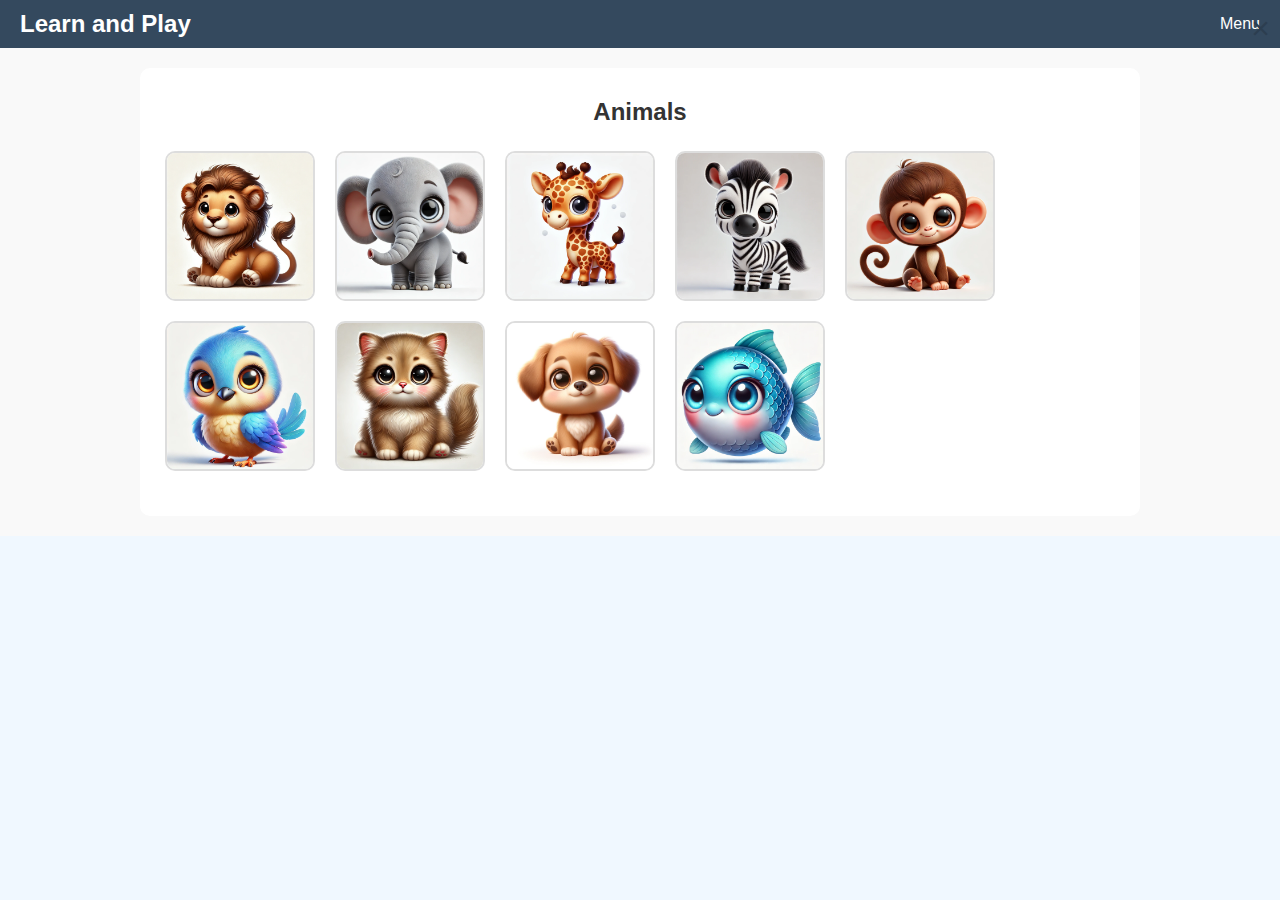
==== commit 875bf5fa: "Add files via upload" ====
--- a/index.html
+++ b/index.html
@@ -162,27 +162,55 @@
 <body>
 
     <!-- Navigation Bar in index.html -->
-    <nav class="navbar">
-        <div class="navbar-brand">Learn and Play</div>
-        <div class="navbar-toggle" id="navbar-toggle">
-            &#9776; <!-- Hamburger Icon -->
+
+    <!-- Navigation Bar in index.html -->
+<nav class="navbar">
+    <div class="navbar-brand">Learn and Play</div>
+    <div class="navbar-toggle" id="navbar-toggle">
+        &#9776; <!-- Hamburger Icon -->
+    </div>
+    <ul class="navbar-menu" id="navbar-menu">
+        <!-- Replace Lessons and Games with Menu -->
+        <li class="navbar-item">
+            <button class="navbar-link" id="open-pre-intro">Menu</button>
+        </li>
+    </ul>
+</nav>
+
+<!-- Pre-Intro Overlay -->
+<div id="pre-intro" class="pre-intro-overlay">
+    <div class="pre-intro-content">
+        <button id="close-pre-intro" class="close-button">&times;</button>
+        <div class="categories">
+            <!-- Lessons Category -->
+            <div class="category lessons" onclick="window.location.href='intro.html'">
+                <h2>Lessons</h2>
+                <div class="cards">
+                    <img src="images/lion.webp" alt="Lion">
+                    <img src="images/carrot.webp" alt="Carrot">
+                    <img src="images/apple.webp" alt="Apple">
+                    <img src="images/car.webp" alt="Car">
+                    <img src="images/happy.webp" alt="Happy">
+                </div>
+            </div>
+            <!-- Games Category -->
+            <div class="category games" onclick="window.location.href='games.html'">
+                <h2>Games</h2>
+                <div class="category-text">
+                    <p>Explore fun and interactive games!</p>
+                </div>
+            </div>
+            <!-- Quiz Category -->
+            <div class="category quiz" onclick="window.location.href='quiz.html'">
+                <h2>Quiz</h2>
+                <div class="category-text">
+                    <p>Test your knowledge with quizzes!</p>
+                </div>
+            </div>
         </div>
-        <ul class="navbar-menu" id="navbar-menu">
-            <!-- Lessons Link -->
-            <li class="navbar-item">
-                <a href="intro.html" class="navbar-link">Lessons</a>
-            </li>
-            <!-- Games Dropdown -->
-            <li class="navbar-item dropdown">
-                <button class="dropdown-toggle">Games &#9662;</button>
-                <ul class="dropdown-menu">
-                    <li><button class="game-button" onclick="selectGame('game1.html')">Game 1</button></li>
-                    <li><button class="game-button" onclick="selectGame('game2.html')">Game 2</button></li>
-                    <li><button class="game-button" onclick="selectGame('game3.html')">Game 3</button></li>
-                </ul>
-            </li>
-        </ul>
-    </nav>
+    </div>
+</div>
+
 
 
     <!-- Main Content Area -->
@@ -790,5 +818,38 @@
         });
     </script>
 
+<script>
+    // Function to open the pre-intro overlay
+    document.getElementById('open-pre-intro').addEventListener('click', function() {
+        document.getElementById('pre-intro').style.display = 'flex';
+    });
+
+    // Function to close the pre-intro overlay
+    document.getElementById('close-pre-intro').addEventListener('click', function() {
+        document.getElementById('pre-intro').style.display = 'none';
+    });
+
+
+    // Optional: Close the overlay when clicking outside of it
+    window.addEventListener('click', function(event) {
+        const preIntro = document.getElementById('pre-intro');
+        const preIntroContent = document.querySelector('.pre-intro-content');
+        if (event.target === preIntro && !preIntroContent.contains(event.target)) {
+            preIntro.style.display = 'none';
+        }
+    });
+</script>
+
+<!-- Lessons Modal -->
+<div id="lessons-modal" class="modal">
+    <div class="modal-content">
+        <span class="close-button" id="close-lessons-modal">&times;</span>
+        <!-- Content from intro.html will be injected here -->
+        <div id="lessons-content">
+            <!-- Introductory content will appear here -->
+        </div>
+    </div>
+</div>
+
 </body>
 </html>
--- a/styles.css
+++ b/styles.css
@@ -1,5 +1,3 @@
-/* styles.css */
-
 /* =====================================================
    Reset and Base Styles
    ===================================================== */
@@ -14,117 +12,144 @@
 body {
     font-family: Arial, sans-serif;
     background-color: #f0f8ff;
-    display: flex; /* Changed back to flex for desktop layout */
     min-height: 100vh;
     margin: 0;
     padding: 0;
 }
 
 /* =====================================================
-   Hamburger Menu Styles
-   ===================================================== */
-
-.hamburger {
-    display: none; /* Hidden on desktop, shown on mobile */
-    flex-direction: column;
-    justify-content: space-around;
-    width: 30px;
-    height: 25px;
-    background: transparent;
-    border: none;
-    cursor: pointer;
-    position: fixed;
-    top: 15px;
-    left: 15px;
-    z-index: 1001; /* Above the sidebar */
-}
-
-.hamburger .bar {
-    width: 100%;
-    height: 3px;
-    background-color: #ecf0f1;
-    border-radius: 10px;
-    transition: all 0.3s ease;
-}
-
-.hamburger.active .bar:nth-child(1) {
-    transform: rotate(45deg) translate(5px, 5px);
-}
-
-.hamburger.active .bar:nth-child(2) {
-    opacity: 0;
-}
-
-.hamburger.active .bar:nth-child(3) {
-    transform: rotate(-45deg) translate(5px, -5px);
-}
-
-/* =====================================================
-   Sidebar Styles
-   ===================================================== */
-
-.sidebar {
-    width: 220px;
+   Navigation Bar Styles
+   ===================================================== */
+
+.navbar {
+    width: 100%;
     background-color: #2c3e50;
     color: #ecf0f1;
-    padding: 20px;
-    flex-shrink: 0;
-    position: fixed;
-    top: 0;
-    left: 0;
-    height: 100%;
-    overflow-y: auto;
-    transition: transform 0.3s ease;
-    z-index: 1000; /* Below the hamburger */
-    transform: translateX(0); /* Visible by default on desktop */
-}
-
-.sidebar h2 {
-    margin-bottom: 20px;
-    text-align: center;
+    padding: 10px 20px;
+    box-sizing: border-box;
+    display: flex;
+    align-items: center;
+    justify-content: space-between;
+    position: relative;
+    z-index: 1000;
+}
+
+.navbar-brand {
     font-size: 1.5em;
-}
-
-.sidebar ul {
+    font-weight: bold;
+}
+
+.navbar-toggle {
+    display: none;
+    font-size: 1.5em;
+    cursor: pointer;
+}
+
+.navbar-menu {
     list-style: none;
-}
-
-.sidebar li {
-    margin-bottom: 15px;
-}
-
-/* Unified Lesson Button Styles */
-.lesson-button {
-    width: 100%;
-    padding: 12px 10px;
-    background-color: #34495e;
+    display: flex;
+    align-items: center;
+}
+
+.navbar-item {
+    position: relative;
+}
+
+.navbar-item + .navbar-item {
+    margin-left: 20px;
+}
+
+.dropdown-toggle {
+    background: none;
     border: none;
     color: #ecf0f1;
-    cursor: pointer;
+    font-size: 1em;
+    cursor: pointer;
+    padding: 10px;
+    transition: background-color 0.3s;
+}
+
+.dropdown-toggle:hover {
+    background-color: #1abc9c;
     border-radius: 5px;
-    transition: background-color 0.3s, transform 0.2s;
+}
+
+.dropdown-menu {
+    display: none;
+    position: absolute;
+    top: 100%;
+    left: 0;
+    background-color: #34495e;
+    min-width: 200px;
+    list-style: none;
+    padding: 10px 0;
+    border-radius: 5px;
+    box-shadow: 0 8px 16px rgba(0,0,0,0.2);
+}
+
+.dropdown-menu li {
+    width: 100%;
+}
+
+.dropdown-menu .lesson-button,
+.dropdown-menu .game-button {
+    width: 100%;
+    background: none;
+    border: none;
+    color: #ecf0f1;
+    padding: 10px 20px;
+    text-align: left;
+    cursor: pointer;
     font-size: 1em;
-    display: flex; /* Align items */
-    align-items: center; /* Center vertically */
-    justify-content: space-between; /* Space between text and icons */
-    box-sizing: border-box;
-}
-
-.lesson-button img.menu-icon {
-    width: 20px;
-    height: 20px;
-    margin-left: 10px;
-    vertical-align: middle;
-}
-
-.lesson-button:hover {
-    background-color: #3d566e;
-    transform: translateY(-2px);
-}
-
-.lesson-button.active {
+    transition: background-color 0.3s;
+}
+
+.dropdown-menu .lesson-button:hover,
+.dropdown-menu .game-button:hover {
     background-color: #1abc9c;
-    transform: translateY(-2px);
+}
+
+.navbar-item.dropdown:hover .dropdown-menu {
+    display: block;
+}
+
+/* Responsive Navbar */
+@media (max-width: 768px) {
+    .navbar-menu {
+        position: absolute;
+        top: 60px;
+        left: 0;
+        right: 0;
+        background-color: #2c3e50;
+        flex-direction: column;
+        align-items: flex-start;
+        display: none;
+        padding: 10px 0;
+    }
+
+    .navbar-menu.active {
+        display: flex;
+    }
+
+    .navbar-item {
+        width: 100%;
+        margin-left: 0;
+    }
+
+    .dropdown-menu {
+        position: static;
+        box-shadow: none;
+        border-radius: 0;
+    }
+
+    .navbar-toggle {
+        display: block;
+    }
+
+    .dropdown-menu .lesson-button,
+    .dropdown-menu .game-button {
+        padding: 10px 20px;
+    }
 }
 
 /* =====================================================
@@ -132,12 +157,10 @@
    ===================================================== */
 
 .main-content {
-    flex: 1; /* Allows main content to take up remaining space */
-    margin-left: 220px; /* Space for the fixed sidebar */
-    padding: 15px;
+    padding: 20px;
     background-color: #f9f9f9;
-    transition: all 0.3s ease;
-    box-sizing: border-box;
+    box-sizing: border-box;
+    transition: padding 0.3s ease; /* Smooth transition if needed */
 }
 
 .quiz-container {
@@ -147,62 +170,7 @@
     padding: 20px;
     background: #fff;
     border-radius: 10px;
-    box-shadow: 0 4px 8px rgba(0, 0, 0, 0.1);
-    box-sizing: border-box;
-}
-
-/* =====================================================
-   Overlay Styles for Mobile Sidebar
-   ===================================================== */
-
-@media (max-width: 768px) {
-    .sidebar {
-        transform: translateX(-100%);
-    }
-
-    .sidebar.active {
-        transform: translateX(0);
-    }
-
-    .main-content {
-        margin-left: 0; /* Remove margin on mobile */
-    }
-
-    /* Show hamburger menu */
-    .hamburger {
-        display: flex;
-    }
-
-    /* Overlay effect */
-    body::after {
-        content: '';
-        position: fixed;
-        top: 0;
-        left: 0;
-        width: 100%;
-        height: 100%;
-        background: rgba(0,0,0,0.5);
-        opacity: 0;
-        visibility: hidden;
-        transition: opacity 0.3s ease;
-        z-index: 999; /* Just below the sidebar */
-    }
-
-    .sidebar.active ~ .main-content::after {
-        opacity: 1;
-        visibility: visible;
-    }
-}
-
-/* =====================================================
-   Responsive Adjustments for Smaller Screens
-   ===================================================== */
-
-@media (max-width: 600px) {
-    .lesson-button img.menu-icon {
-        width: 16px;
-        height: 16px;
-    }
+    box-sizing: border-box;
 }
 
 /* =====================================================
@@ -309,13 +277,9 @@
     transform: scale(0.98);
 }
 
-/* Specific adjustments for number buttons */
-.number-options button {
-    width: 100%;
-    max-width: 80px;
-    height: 80px;
-    font-size: 2em;
-}
+/* =====================================================
+   Responsive Adjustments for Smaller Screens
+   ===================================================== */
 
 @media (max-width: 768px) {
     .images-container,
@@ -338,17 +302,17 @@
     .color-block,
     .letter-option,
     .svg-shape {
-        max-width: 110px;
+        max-width: 100px;
     }
 
     .number-options button {
         max-width: 60px;
         height: 60px;
-        font-size: 2em;
-    }
-}
-
-@media (max-width: 480px) {
+        font-size: 1.5em;
+    }
+}
+
+@media (max-width: 600px) {
     .images-container,
     .color-palette,
     .letter-options,
@@ -369,638 +333,155 @@
     .color-block,
     .letter-option,
     .svg-shape {
-        max-width: 100px;
+        max-width: 80px;
     }
 
     .number-options button {
         max-width: 50px;
         height: 50px;
-        font-size: 1.8em;
-    }
-}
-
-/* =====================================================
-   Hover Effects
-   ===================================================== */
-
-.option:hover,
-.color-block:hover,
-.letter-option:hover,
-.number-options button:hover,
-.svg-shape:hover {
-    transform: scale(1.05);
-}
-
-/* =====================================================
-   Additional Styles
-   ===================================================== */
-
-/* Icons */
-.menu-icon {
-    width: 20px;
-    height: 20px;
-    margin-left: 10px;
-    vertical-align: middle;
-}
-
-.color-icon {
-    display: inline-block;
-    width: 16px;
-    height: 16px;
-    margin: 0 4px;
-    border: 1px solid #ccc;
-    vertical-align: middle;
-    border-radius: 3px;
-}
-
-.number-icon {
-    display: inline-block;
-    width: 20px;
-    height: 20px;
-    margin: 0 4px;
-    font-size: 14px;
-    color: #fff;
-    background-color: #34495e;
+        font-size: 1.2em;
+    }
+}
+
+/* =====================================================
+   Intro Page Specific Styles
+   ===================================================== */
+/* =====================================================
+   Pre-Intro Overlay Styles
+   ===================================================== */
+
+/* Pre-Intro Overlay */
+.pre-intro-overlay {
+    position: fixed;
+    top: 0;
+    left: 0;
+    right: 0;
+    bottom: 0;
+    background-color: rgba(44, 62, 80, 0.9); /* Semi-transparent background */
+    display: flex;
+    justify-content: center;
+    align-items: center;
+    z-index: 10000;
+    display: none; /* Hidden by default */
+}
+
+.pre-intro-content {
+    position: relative;
+    background-color: #ecf0f1;
+    padding: 30px;
+    border-radius: 10px;
     text-align: center;
-    line-height: 20px;
-    border-radius: 3px;
-    vertical-align: middle;
-}
-
-.letter-icon {
-    display: inline-block;
-    width: 20px;
-    height: 20px;
-    margin: 0 4px;
-    font-size: 14px;
-    color: #fff;
-    background-color: #e67e22;
-    text-align: center;
-    line-height: 20px;
-    border-radius: 3px;
-    vertical-align: middle;
-}
-
-/* =====================================================
-   Sidebar Active State Transition
-   ===================================================== */
-
-/* [No changes as per your request] */
-
-/* =====================================================
-   Mobile Navigation Dropdown
-   ===================================================== */
-
-.mobile-nav {
-    display: block;
-    background: #007bff;
-    color: #fff;
-    padding: 15px 10px;
-    text-align: center;
-    position: relative;
-    font-size: 18px;
-}
-
-.mobile-nav-button {
-    background: #0056b3;
-    color: #fff;
-    border: none;
-    padding: 12px 25px;
-    cursor: pointer;
-    font-size: 16px;
-    border-radius: 5px;
-    transition: background-color 0.3s ease;
-}
-
-.mobile-nav-button:hover {
-    background: #003a7b;
-}
-
-.dropdown-menu {
-    display: none;
-    background: #f4f4f4;
+    width: 90%;
+    max-width: 800px;
+}
+
+.close-button {
     position: absolute;
-    width: 100%;
-    left: 0;
-    top: 50px;
-    z-index: 1000;
-    border: 1px solid #ddd;
-    box-shadow: 0 4px 6px rgba(0, 0, 0, 0.1);
-}
-
-.dropdown-menu.active {
-    display: block;
-}
-
-.dropdown-menu ul {
-    list-style: none;
-    padding: 0;
-    margin: 0;
-}
-
-.dropdown-menu li {
-    padding: 10px;
-    border-bottom: 1px solid #ddd;
-}
-
-.dropdown-menu li button {
-    width: 100%;
+    top: 15px;
+    right: 15px;
     background: none;
     border: none;
-    text-align: left;
-    padding: 0;
-    font-size: 16px;
-    cursor: pointer;
-    color: #007bff;
-}
-
-/* Hide sidebar and show mobile nav on small screens */
+    font-size: 2em;
+    color: #2c3e50;
+    cursor: pointer;
+}
+
+.categories {
+    display: flex;
+    flex-direction: column;
+    gap: 30px;
+}
+
+.category {
+    padding: 20px;
+    border: 2px solid #2c3e50;
+    border-radius: 10px;
+    cursor: pointer;
+    transition: transform 0.3s;
+    background-color: #fff;
+    max-width: 100%; /* Ensure it doesn't exceed the parent width */
+    box-sizing: border-box;
+}
+ background-color: #fff;
+}
+
+.category:hover {
+    transform: scale(1.05);
+    background-color: #bdc3c7;
+}
+
+.category h2 {
+    margin-bottom: 20px;
+    color: #2c3e50;
+}
+
+/* Default styles (for screens wider than 768px) */
+.cards {
+    position: relative;
+    width: 300px;
+    height: 200px;
+    margin: 0 auto;
+}
+
+.cards img {
+    position: absolute;
+    width: 100px;
+    height: 140px;
+    object-fit: cover;
+    border-radius: 5px;
+    border: 2px solid #2c3e50;
+    box-shadow: 0 5px 15px rgba(0,0,0,0.3);
+    transition: transform 0.3s;
+}
+
+.cards img:nth-child(1) { left: 100px; transform: rotate(-20deg); }
+.cards img:nth-child(2) { left: 110px; transform: rotate(-10deg); }
+.cards img:nth-child(3) { left: 120px; transform: rotate(0deg); }
+.cards img:nth-child(4) { left: 130px; transform: rotate(10deg); }
+.cards img:nth-child(5) { left: 140px; transform: rotate(20deg); }
+
+/* Styles for screens less than or equal to 768px */
 @media (max-width: 768px) {
-    .sidebar {
-        display: none;
-    }
-
-    .mobile-nav {
-        display: block;
-    }
-}
-
-/* =====================================================
-   Responsive Design Adjustments
-   ===================================================== */
-
-@media (max-width: 1200px) {
-    .quiz-container {
-        max-width: 90%;
-    }
-}
-
-@media (max-width: 992px) {
-    .quiz-container {
-        max-width: 85%;
-    }
-
-    .lesson-button {
-        padding: 10px;
-        font-size: 0.95em;
-    }
-
-    .lesson-button img.menu-icon {
-        width: 18px;
-        height: 18px;
-    }
-
-    .option,
-    .color-block,
-    .letter-option,
-    .svg-shape {
-        max-width: 130px;
-    }
-
-    .number-options button {
-        max-width: 70px;
-        height: 70px;
-        font-size: 2.5em;
-    }
-}
-
-@media (max-width: 768px) {
-    .quiz-container {
-        max-width: 95%;
-    }
-
-    .lesson-button {
-        padding: 8px;
-        font-size: 0.9em;
-    }
-
-    .lesson-button img.menu-icon {
-        width: 16px;
-        height: 16px;
-    }
-
-    .images-container,
-    .color-palette,
-    .letter-options,
-    .number-options {
-        grid-template-columns: repeat(auto-fill, minmax(80px, 1fr));
-        gap: 8px;
-    }
-
-    .option,
-    .color-block,
-    .letter-option,
-    .svg-shape {
-        max-width: 110px;
-    }
-
-    .number-options button {
-        max-width: 60px;
-        height: 60px;
-        font-size: 2em;
-    }
-
-    .lesson h2 {
-        font-size: 1.3em;
-    }
-
-    .selected-name {
-        font-size: 1em;
-    }
-}
-
-@media (max-width: 600px) {
-    .quiz-container {
-        max-width: 100%;
-        padding: 15px;
-    }
-
-    .lesson-button {
-        padding: 6px;
-        font-size: 0.85em;
-    }
-
-    .lesson-button img.menu-icon {
-        width: 14px;
-        height: 14px;
-    }
-
-    .images-container,
-    .color-palette,
-    .letter-options,
-    .number-options {
-        grid-template-columns: repeat(auto-fill, minmax(70px, 1fr));
-        gap: 6px;
-    }
-
-    .option,
-    .color-block,
-    .letter-option,
-    .svg-shape {
-        max-width: 100px;
-    }
-
-    .number-options button {
-        max-width: 50px;
-        height: 50px;
-        font-size: 1.8em;
-    }
-
-    .lesson h2 {
-        font-size: 1.1em;
-    }
-
-    .selected-name {
-        font-size: 0.9em;
-    }
-}
-
-/* =====================================================
-   Hover Effects
-   ===================================================== */
-
-.option:hover,
-.color-block:hover,
-.letter-option:hover,
-.number-options button:hover,
-.svg-shape:hover {
-    transform: scale(1.05);
-}
-
-/* =====================================================
-   Additional Styles
-   ===================================================== */
-
-/* Icons */
-.menu-icon {
-    width: 20px;
-    height: 20px;
-    margin-left: 10px;
-    vertical-align: middle;
-}
-
-.color-icon {
-    display: inline-block;
-    width: 16px;
-    height: 16px;
-    margin: 0 4px;
-    border: 1px solid #ccc;
-    vertical-align: middle;
-    border-radius: 3px;
-}
-
-.number-icon {
-    display: inline-block;
-    width: 20px;
-    height: 20px;
-    margin: 0 4px;
-    font-size: 14px;
-    color: #fff;
-    background-color: #34495e;
-    text-align: center;
-    line-height: 20px;
-    border-radius: 3px;
-    vertical-align: middle;
-}
-
-.letter-icon {
-    display: inline-block;
-    width: 20px;
-    height: 20px;
-    margin: 0 4px;
-    font-size: 14px;
-    color: #fff;
-    background-color: #e67e22;
-    text-align: center;
-    line-height: 20px;
-    border-radius: 3px;
-    vertical-align: middle;
-}
-
-/* =====================================================
-   Sidebar Active State Transition
-   ===================================================== */
-
-/* [No changes as per your request] */
-
-/* =====================================================
-   Mobile Navigation Dropdown
-   ===================================================== */
-
-.mobile-nav {
-    display: block;
-    background: #007bff;
-    color: #fff;
-    padding: 15px 10px;
-    text-align: center;
-    position: relative;
-    font-size: 18px;
-}
-
-.mobile-nav-button {
-    background: #0056b3;
-    color: #fff;
-    border: none;
-    padding: 12px 25px;
-    cursor: pointer;
-    font-size: 16px;
-    border-radius: 5px;
-    transition: background-color 0.3s ease;
-}
-
-.mobile-nav-button:hover {
-    background: #003a7b;
-}
-
-.dropdown-menu {
-    display: none;
-    background: #f4f4f4;
+    .cards {
+        display: flex;
+        justify-content: center;
+        flex-wrap: wrap;
+        gap: 10px;
+        margin: 0 auto;
+    }
+
+    .cards img {
+        position: static;
+        width: 80px;
+        height: auto;
+        transform: none;
+        margin: 5px;
+    }
+}
+
+/* Styles for screens less than or equal to 480px */
+@media (max-width: 480px) {
+    .cards img {
+        width: 60px;
+    }
+}
+
+.close-button {
     position: absolute;
-    width: 100%;
-    left: 0;
-    top: 50px;
-    z-index: 1000;
-    border: 1px solid #ddd;
-    box-shadow: 0 4px 6px rgba(0, 0, 0, 0.1);
-}
-
-.dropdown-menu.active {
-    display: block;
-}
-
-.dropdown-menu ul {
-    list-style: none;
-    padding: 0;
-    margin: 0;
-}
-
-.dropdown-menu li {
-    padding: 10px;
-    border-bottom: 1px solid #ddd;
-}
-
-.dropdown-menu li button {
-    width: 100%;
+    top: 10px;
+    right: 10px;
     background: none;
     border: none;
-    text-align: left;
-    padding: 0;
-    font-size: 16px;
-    cursor: pointer;
-    color: #007bff;
-}
-
-/* Hide sidebar and show mobile nav on small screens */
-@media (max-width: 768px) {
-    .sidebar {
-        display: none;
-    }
-
-    .mobile-nav {
-        display: block;
-    }
-}
-
-/* =====================================================
-   Responsive Design Adjustments
-   ===================================================== */
-
-@media (max-width: 1200px) {
-    .quiz-container {
-        max-width: 90%;
-    }
-}
-
-@media (max-width: 992px) {
-    .quiz-container {
-        max-width: 85%;
-    }
-
-    .lesson-button {
-        padding: 10px;
-        font-size: 0.95em;
-    }
-
-    .lesson-button img.menu-icon {
-        width: 18px;
-        height: 18px;
-    }
-
-    .option,
-    .color-block,
-    .letter-option,
-    .svg-shape {
-        max-width: 130px;
-    }
-
-    .number-options button {
-        max-width: 70px;
-        height: 70px;
-        font-size: 2.5em;
-    }
-}
-
-@media (max-width: 768px) {
-    .quiz-container {
-        max-width: 95%;
-    }
-
-    .lesson-button {
-        padding: 8px;
-        font-size: 0.9em;
-    }
-
-    .lesson-button img.menu-icon {
-        width: 16px;
-        height: 16px;
-    }
-
-    .images-container,
-    .color-palette,
-    .letter-options,
-    .number-options {
-        grid-template-columns: repeat(auto-fill, minmax(80px, 1fr));
-        gap: 8px;
-    }
-
-    .option,
-    .color-block,
-    .letter-option,
-    .svg-shape {
-        max-width: 110px;
-    }
-
-    .number-options button {
-        max-width: 60px;
-        height: 60px;
-        font-size: 2em;
-    }
-
-    .lesson h2 {
-        font-size: 1.3em;
-    }
-
-    .selected-name {
-        font-size: 1em;
-    }
-}
-
-@media (max-width: 600px) {
-    .quiz-container {
-        max-width: 100%;
-        padding: 15px;
-    }
-
-    .lesson-button {
-        padding: 6px;
-        font-size: 0.85em;
-    }
-
-    .lesson-button img.menu-icon {
-        width: 14px;
-        height: 14px;
-    }
-
-    .images-container,
-    .color-palette,
-    .letter-options,
-    .number-options {
-        grid-template-columns: repeat(auto-fill, minmax(70px, 1fr));
-        gap: 6px;
-    }
-
-    .option,
-    .color-block,
-    .letter-option,
-    .svg-shape {
-        max-width: 100px;
-    }
-
-    .number-options button {
-        max-width: 50px;
-        height: 50px;
-        font-size: 1.8em;
-    }
-
-    .lesson h2 {
-        font-size: 1.1em;
-    }
-
-    .selected-name {
-        font-size: 0.9em;
-    }
-}
-
-/* =====================================================
-   Hover Effects
-   ===================================================== */
-
-.option:hover,
-.color-block:hover,
-.letter-option:hover,
-.number-options button:hover,
-.svg-shape:hover {
-    transform: scale(1.05);
-}
-
-/* =====================================================
-   Additional Styles
-   ===================================================== */
-
-/* Icons */
-.menu-icon {
-    width: 20px;
-    height: 20px;
-    margin-left: 10px;
-    vertical-align: middle;
-}
-
-.color-icon {
-    display: inline-block;
-    width: 16px;
-    height: 16px;
-    margin: 0 4px;
-    border: 1px solid #ccc;
-    vertical-align: middle;
-    border-radius: 3px;
-}
-
-.number-icon {
-    display: inline-block;
-    width: 20px;
-    height: 20px;
-    margin: 0 4px;
-    font-size: 14px;
-    color: #fff;
-    background-color: #34495e;
-    text-align: center;
-    line-height: 20px;
-    border-radius: 3px;
-    vertical-align: middle;
-}
-
-.letter-icon {
-    display: inline-block;
-    width: 20px;
-    height: 20px;
-    margin: 0 4px;
-    font-size: 14px;
-    color: #fff;
-    background-color: #e67e22;
-    text-align: center;
-    line-height: 20px;
-    border-radius: 3px;
-    vertical-align: middle;
-}
-
-/* =====================================================
-   Sidebar Active State Transition
-   ===================================================== */
-
-/* [No changes as per your request] */
-
-/* =====================================================
-   Mobile Navigation Dropdown
-   ===================================================== */
-
-/* [No changes as per your request] */
+    font-size: 2em;
+    color: #2c3e50;
+    cursor: pointer;
+    z-index: 1001; /* Ensure it stays above other elements */
+}
+
+@media (max-width: 480px) {
+    .close-button {
+        font-size: 1.5em;
+        top: 5px;
+        right: 5px;
+    }
+}
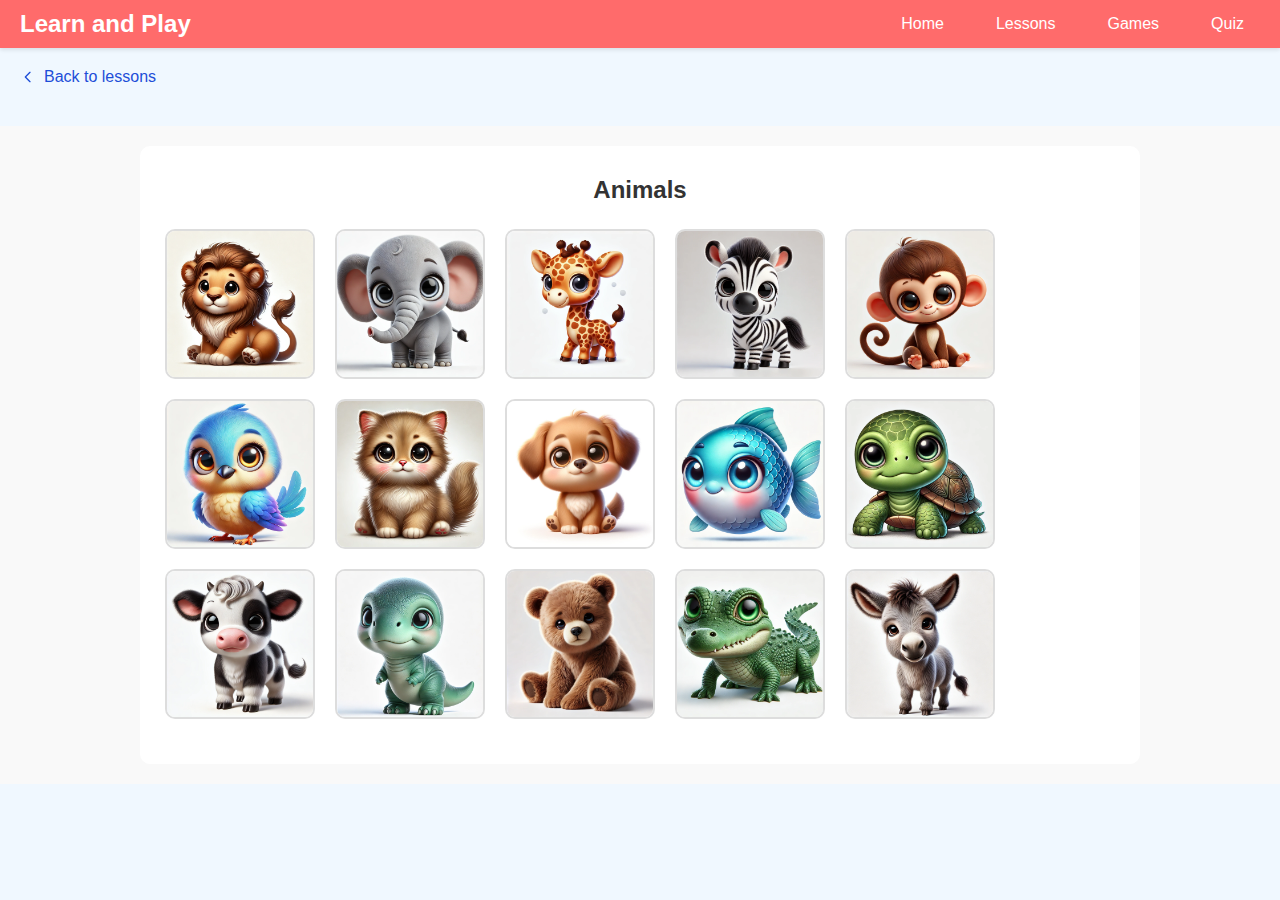
==== commit 71372143: "Add files via upload" ====
--- a/index.html
+++ b/index.html
@@ -10,58 +10,96 @@
            General Styles (Assuming styles.css contains necessary styles)
            ===================================================== */
 
+:root {
+    --primary: #4ECDC4;
+    --secondary: #FF6B6B;
+    --accent1: #FFE66D;
+    --accent2: #95E1D3;
+    --accent3: #FF8B94;
+}
         /* Example styles for demonstration purposes */
         body {
-            font-family: Arial, sans-serif;
+            font-family: 'Comic Sans MS', cursive, sans-serif;
             margin: 0;
             padding: 0;
         }
-
-        .navbar {
-            background-color: #34495e;
-            color: white;
-            padding: 10px 20px;
-            display: flex;
-            align-items: center;
-            justify-content: space-between;
-            position: sticky;
-            top: 0;
-            z-index: 1000;
-        }
-
-        .navbar-brand {
-            font-size: 1.5em;
-            font-weight: bold;
-        }
-
-        .navbar-toggle {
-            display: none;
-            font-size: 1.5em;
-            cursor: pointer;
-        }
-
-        .navbar-menu {
-            list-style: none;
-            display: flex;
-            gap: 20px;
-            margin: 0;
-            padding: 0;
-        }
-
-        .navbar-item {
-            position: relative;
-        }
-
-        .navbar-link, .dropdown-toggle, .lesson-button, .game-button {
-            color: white;
-            text-decoration: none;
-            background: none;
-            border: none;
-            cursor: pointer;
-            font-size: 1em;
-        }
-
-        .navbar-link:hover, .dropdown-toggle:hover, .lesson-button:hover, .game-button:hover {
+.navbar {
+    background: #FF6B6B; /* Use the color scheme from games.html */
+    color: white; /* Text color */
+    padding: 10px 20px; /* Maintain padding from index.html */
+    display: flex; /* Ensure flex layout remains the same */
+    align-items: center; /* Align items vertically */
+    justify-content: space-between; /* Maintain space between brand and menu */
+    position: sticky; /* Keeps the navbar sticky */
+    top: 0; /* Ensures it stays at the top */
+    z-index: 1000; /* Keeps it above other content */
+    box-shadow: 0 2px 4px rgba(0, 0, 0, 0.1); /* Shadow effect from games.html */
+}
+
+.navbar-brand {
+    font-size: 1.5rem; /* Font size from games.html */
+    font-weight: bold;
+}
+
+.navbar-menu {
+    list-style: none; /* Remove bullets */
+    display: flex; /* Ensure items are in a row */
+    gap: 20px; /* Maintain spacing from index.html */
+    margin: 0;
+    padding: 0;
+}
+
+.navbar-item {
+    position: relative; /* Retain dropdown positioning */
+}
+
+.navbar-link {
+    color: white; /* Use white text color */
+    text-decoration: none; /* Remove underlines */
+    padding: 0.5rem 1rem; /* Add padding for a button-like feel */
+    border-radius: 20px; /* Rounded corners */
+    transition: background 0.3s; /* Smooth hover effect */
+}
+
+.navbar-link:hover {
+    background: rgba(255, 255, 255, 0.2); /* Hover effect from games.html */
+}
+
+/* Mobile Toggle Styles */
+.navbar-toggle {
+    display: none; /* Hidden on larger screens */
+    font-size: 1.5em;
+    cursor: pointer;
+}
+
+@media (max-width: 768px) {
+    .navbar-menu {
+        display: none; /* Hide menu on mobile by default */
+        flex-direction: column; /* Stack menu items vertically */
+        background-color: #FF6B6B; /* Match the navbar background */
+        position: absolute;
+        top: 60px; /* Position below the navbar */
+        left: 0;
+        width: 100%; /* Full-width dropdown */
+        padding: 10px 0;
+    }
+
+    .navbar-menu.active {
+        display: flex; /* Show the menu when toggled */
+    }
+
+    .navbar-item {
+        width: 100%; /* Ensure items take full width */
+    }
+
+    .navbar-toggle {
+        display: block; /* Show toggle button on mobile */
+    }
+}
+
+
+
+        .dropdown-toggle:hover, .lesson-button:hover, .game-button:hover {
             text-decoration: underline;
         }
 
@@ -156,12 +194,128 @@
                 position: static;
                 box-shadow: none;
             }
+
+            /* Adjust pre-intro overlay for mobile */
+            .pre-intro-overlay {
+                display: none; /* Hidden by default */
+                position: fixed;
+                top: 0;
+                left: 0;
+                width: 100%;
+                height: 100%;
+                background-color: rgba(0, 0, 0, 0.8);
+                justify-content: center;
+                align-items: center;
+                z-index: 2000;
+            }
+
+            .pre-intro-content {
+                background-color: #fff;
+                padding: 20px;
+                border-radius: 8px;
+                width: 90%;
+                max-width: 500px;
+                position: relative;
+            }
+
+            .close-button {
+                position: absolute;
+                top: 10px;
+                right: 15px;
+                background: none;
+                border: none;
+                font-size: 2em;
+                color: #333;
+                cursor: pointer;
+            }
+
+            .categories {
+                display: flex;
+                flex-direction: column;
+                gap: 20px;
+            }
+
+            .category {
+                cursor: pointer;
+            }
+
+            .category h2 {
+                margin-bottom: 10px;
+            }
+
+            .cards, .category-text {
+                display: flex;
+                gap: 10px;
+                flex-wrap: wrap;
+            }
+
+            .cards img, .category-text p {
+                cursor: pointer;
+            }
+        }
+
+        /* Pre-Intro Overlay Styles for larger screens (optional) */
+        @media (min-width: 769px) {
+            .pre-intro-overlay {
+                display: none; /* Hidden by default */
+                position: fixed;
+                top: 0;
+                left: 0;
+                width: 100%;
+                height: 100%;
+                background-color: rgba(0, 0, 0, 0.8);
+                justify-content: center;
+                align-items: center;
+                z-index: 2000;
+            }
+
+            .pre-intro-content {
+                background-color: #fff;
+                padding: 20px;
+                border-radius: 8px;
+                width: 50%;
+                max-width: 800px;
+                position: relative;
+            }
+
+            .close-button {
+                position: absolute;
+                top: 10px;
+                right: 15px;
+                background: none;
+                border: none;
+                font-size: 2em;
+                color: #333;
+                cursor: pointer;
+            }
+
+            .categories {
+                display: flex;
+                flex-direction: row;
+                gap: 40px;
+            }
+
+            .category {
+                cursor: pointer;
+            }
+
+            .category h2 {
+                margin-bottom: 10px;
+            }
+
+            .cards, .category-text {
+                display: flex;
+                gap: 10px;
+                flex-wrap: wrap;
+            }
+
+            .cards img, .category-text p {
+                cursor: pointer;
+            }
         }
     </style>
 </head>
 <body>
-
-    <!-- Navigation Bar in index.html -->
 
     <!-- Navigation Bar in index.html -->
 <nav class="navbar">
@@ -170,45 +324,28 @@
         &#9776; <!-- Hamburger Icon -->
     </div>
     <ul class="navbar-menu" id="navbar-menu">
-        <!-- Replace Lessons and Games with Menu -->
         <li class="navbar-item">
-            <button class="navbar-link" id="open-pre-intro">Menu</button>
+            <a href="pre-intro.html" class="navbar-link">Home</a>
+        </li>
+        <li class="navbar-item">
+            <a href="index.html" class="navbar-link">Lessons</a>
+        </li>
+        <li class="navbar-item">
+            <a href="games.html" class="navbar-link">Games</a>
+        </li>
+        <li class="navbar-item">
+            <a href="quiz.html" class="navbar-link">Quiz</a>
         </li>
     </ul>
 </nav>
 
-<!-- Pre-Intro Overlay -->
-<div id="pre-intro" class="pre-intro-overlay">
-    <div class="pre-intro-content">
-        <button id="close-pre-intro" class="close-button">&times;</button>
-        <div class="categories">
-            <!-- Lessons Category -->
-            <div class="category lessons" onclick="window.location.href='intro.html'">
-                <h2>Lessons</h2>
-                <div class="cards">
-                    <img src="images/lion.webp" alt="Lion">
-                    <img src="images/carrot.webp" alt="Carrot">
-                    <img src="images/apple.webp" alt="Apple">
-                    <img src="images/car.webp" alt="Car">
-                    <img src="images/happy.webp" alt="Happy">
-                </div>
-            </div>
-            <!-- Games Category -->
-            <div class="category games" onclick="window.location.href='games.html'">
-                <h2>Games</h2>
-                <div class="category-text">
-                    <p>Explore fun and interactive games!</p>
-                </div>
-            </div>
-            <!-- Quiz Category -->
-            <div class="category quiz" onclick="window.location.href='quiz.html'">
-                <h2>Quiz</h2>
-                <div class="category-text">
-                    <p>Test your knowledge with quizzes!</p>
-                </div>
-            </div>
-        </div>
-    </div>
+    <div class="back-to-lessons-container" style="text-align: left; margin: 0 0 20px 20px;">
+    <a href="intro.html" class="back-to-lessons">
+        <svg fill="none" stroke="currentColor" viewBox="0 0 24 24" xmlns="http://www.w3.org/2000/svg">
+            <path stroke-linecap="round" stroke-linejoin="round" stroke-width="2" d="M15 19l-7-7 7-7"></path>
+        </svg>
+        Back to lessons
+    </a>
 </div>
 
 
@@ -223,6 +360,7 @@
                     <h2>Animals</h2>
                     <p class="selected-name" id="selected-name-animals"></p>
                     <div class="images-container">
+                        <!-- Existing Animals -->
                         <img src="images/lion.webp" alt="Lion" class="option" onclick="selectElement('animals', 'Lion')">
                         <img src="images/elephant.webp" alt="Elephant" class="option" onclick="selectElement('animals', 'Elephant')">
                         <img src="images/giraffe.webp" alt="Giraffe" class="option" onclick="selectElement('animals', 'Giraffe')">
@@ -232,6 +370,34 @@
                         <img src="images/cat.webp" alt="Cat" class="option" onclick="selectElement('animals', 'Cat')">
                         <img src="images/dog.webp" alt="Dog" class="option" onclick="selectElement('animals', 'Dog')">
                         <img src="images/fish.webp" alt="Fish" class="option" onclick="selectElement('animals', 'Fish')">
+                        
+                        <!-- New Animals -->
+                        <img src="images/turtle.webp" alt="Turtle" class="option" onclick="selectElement('animals', 'Turtle')">
+                        <img src="images/cow.webp" alt="Cow" class="option" onclick="selectElement('animals', 'Cow')">
+                        <img src="images/dinosaur.webp" alt="Dinosaur" class="option" onclick="selectElement('animals', 'Dinosaur')">
+                        <img src="images/bear.webp" alt="Bear" class="option" onclick="selectElement('animals', 'Bear')">
+                        <img src="images/crocodile.webp" alt="Crocodile" class="option" onclick="selectElement('animals', 'Crocodile')">
+                        <img src="images/donkey.webp" alt="Donkey" class="option" onclick="selectElement('animals', 'Donkey')">
+                    </div>
+                </div>
+
+                <!-- Animals2 Lesson -->
+                <div class="lesson" id="animals2">
+                    <h2>Animals 2</h2>
+                    <p class="selected-name" id="selected-name-animals2"></p>
+                    <div class="images-container">
+                        <img src="images/dolphin.webp" alt="Dolphin" class="option" onclick="selectElement('animals2', 'Dolphin')">
+                        <img src="images/fox.webp" alt="Fox" class="option" onclick="selectElement('animals2', 'Fox')">
+                        <img src="images/hedgehog.webp" alt="Hedgehog" class="option" onclick="selectElement('animals2', 'Hedgehog')">
+                        <img src="images/horse.webp" alt="Horse" class="option" onclick="selectElement('animals2', 'Horse')">
+                        <img src="images/kangaroo.webp" alt="Kangaroo" class="option" onclick="selectElement('animals2', 'Kangaroo')">
+                        <img src="images/mouse.webp" alt="Mouse" class="option" onclick="selectElement('animals2', 'Mouse')">
+                        <img src="images/panda.webp" alt="Panda" class="option" onclick="selectElement('animals2', 'Panda')">
+                        <img src="images/parrot.webp" alt="Parrot" class="option" onclick="selectElement('animals2', 'Parrot')">
+                        <img src="images/pig.webp" alt="Pig" class="option" onclick="selectElement('animals2', 'Pig')">
+                        <img src="images/rabbit.webp" alt="Rabbit" class="option" onclick="selectElement('animals2', 'Rabbit')">
+                        <img src="images/sheep.webp" alt="Sheep" class="option" onclick="selectElement('animals2', 'Sheep')">
+                        <img src="images/snake.webp" alt="Snake" class="option" onclick="selectElement('animals2', 'Snake')">
                     </div>
                 </div>
 
@@ -687,10 +853,10 @@
                 elem.textContent = '';
             });
 
-            // Close the navbar menu on mobile after selection
-            const navbarMenu = document.getElementById('navbar-menu');
-            if (navbarMenu.classList.contains('active')) {
-                toggleNavbarMenu();
+            // Close the pre-intro overlay after selection
+            const preIntro = document.getElementById('pre-intro');
+            if (preIntro.style.display === 'flex') {
+                preIntro.style.display = 'none';
             }
         }
 
@@ -756,23 +922,14 @@
                 elem.textContent = '';
             });
 
-            // Close the navbar menu on mobile after selection
-            const navbarMenu = document.getElementById('navbar-menu');
-            if (navbarMenu.classList.contains('active')) {
-                toggleNavbarMenu();
+            // Close the pre-intro overlay after selection
+            const preIntro = document.getElementById('pre-intro');
+            if (preIntro.style.display === 'flex') {
+                preIntro.style.display = 'none';
             }
         }
 
         /**
-         * Function to toggle the navbar menu on mobile.
-         */
-        function toggleNavbarMenu() {
-            const navbarMenu = document.getElementById('navbar-menu');
-            const navbarToggle = document.getElementById('navbar-toggle');
-            navbarMenu.classList.toggle('active');
-            navbarToggle.classList.toggle('active');
-        }
-
         /**
          * Initialize behavior on page load based on URL hash.
          */
@@ -785,11 +942,42 @@
             }
         }
 
+
+    // Toggle the dropdown menu on click
+    document.addEventListener('DOMContentLoaded', function () {
+        const navbarToggle = document.getElementById('navbar-toggle');
+        const navbarMenu = document.getElementById('navbar-menu');
+
+        // Handle dropdown toggle
+        navbarToggle.addEventListener('click', function () {
+            navbarMenu.classList.toggle('active');
+        });
+
+        // Optional: Close dropdown if clicked outside
+        document.addEventListener('click', function (event) {
+            if (!navbarToggle.contains(event.target) && !navbarMenu.contains(event.target)) {
+                navbarMenu.classList.remove('active');
+            }
+        });
+    });
+
+
+
         /**
          * Initialize default behavior on page load.
          */
         document.addEventListener("DOMContentLoaded", function () {
             initializeLessonFromHash();
+
+            // Attach event listener to navbar-toggle to directly open pre-intro on mobile
+            document.getElementById('navbar-toggle').addEventListener('click', function() {
+                document.getElementById('pre-intro').style.display = 'flex';
+            });
+
+            // Attach event listener to close button
+            document.getElementById('close-pre-intro').addEventListener('click', function() {
+                document.getElementById('pre-intro').style.display = 'none';
+            });
         });
 
         /**
@@ -798,11 +986,6 @@
         window.addEventListener("hashchange", function () {
             initializeLessonFromHash();
         });
-
-        /**
-         * Event listener for navbar toggle (hamburger icon).
-         */
-        document.getElementById('navbar-toggle').addEventListener('click', toggleNavbarMenu);
 
         /**
          * Close the navbar menu when clicking outside of it (optional).
@@ -816,40 +999,33 @@
                 }
             }
         });
+
+
+                function navigateToIntro() {
+            window.location.href = 'intro.html';
+        }
+
+
+              function navigateToGames() {
+            window.location.href = 'games.html';
+        }
+
     </script>
 
-<script>
-    // Function to open the pre-intro overlay
-    document.getElementById('open-pre-intro').addEventListener('click', function() {
-        document.getElementById('pre-intro').style.display = 'flex';
-    });
-
-    // Function to close the pre-intro overlay
-    document.getElementById('close-pre-intro').addEventListener('click', function() {
-        document.getElementById('pre-intro').style.display = 'none';
-    });
-
-
-    // Optional: Close the overlay when clicking outside of it
-    window.addEventListener('click', function(event) {
-        const preIntro = document.getElementById('pre-intro');
-        const preIntroContent = document.querySelector('.pre-intro-content');
-        if (event.target === preIntro && !preIntroContent.contains(event.target)) {
-            preIntro.style.display = 'none';
-        }
-    });
-</script>
-
-<!-- Lessons Modal -->
-<div id="lessons-modal" class="modal">
-    <div class="modal-content">
-        <span class="close-button" id="close-lessons-modal">&times;</span>
-        <!-- Content from intro.html will be injected here -->
-        <div id="lessons-content">
-            <!-- Introductory content will appear here -->
+    <script>
+        // Optional: Additional JavaScript if needed
+    </script>
+
+    <!-- Lessons Modal -->
+    <div id="lessons-modal" class="modal">
+        <div class="modal-content">
+            <span class="close-button" id="close-lessons-modal">&times;</span>
+            <!-- Content from intro.html will be injected here -->
+            <div id="lessons-content">
+                <!-- Introductory content will appear here -->
+            </div>
         </div>
     </div>
-</div>
 
 </body>
-</html>
+</html>--- a/styles.css
+++ b/styles.css
@@ -1,3 +1,13 @@
+
+:root {
+    --primary: #4ECDC4;
+    --secondary: #FF6B6B;
+    --accent1: #FFE66D;
+    --accent2: #95E1D3;
+    --accent3: #FF8B94;
+}
+
+
 /* =====================================================
    Reset and Base Styles
    ===================================================== */
@@ -17,47 +27,107 @@
     padding: 0;
 }
 
+.back-to-lessons {
+    display: inline-flex;
+    align-items: center;
+    text-decoration: none;
+    font-size: 1rem;
+    color: #1d4ed8; /* Tailwind blue-700 */
+    font-weight: 500;
+    margin: 20px 0; /* Adjust spacing above and below */
+    transition: color 0.3s;
+}
+
+.back-to-lessons:hover {
+    color: #2563eb; /* Tailwind blue-800 */
+}
+
+.back-to-lessons svg {
+    margin-right: 8px; /* Space between icon and text */
+    width: 1rem;
+    height: 1rem;
+}
+
+
 /* =====================================================
    Navigation Bar Styles
    ===================================================== */
 
 .navbar {
-    width: 100%;
-    background-color: #2c3e50;
-    color: #ecf0f1;
-    padding: 10px 20px;
-    box-sizing: border-box;
-    display: flex;
-    align-items: center;
-    justify-content: space-between;
-    position: relative;
-    z-index: 1000;
+    background: #FF6B6B; /* Use the color scheme from games.html */
+    color: white; /* Text color */
+    padding: 10px 20px; /* Maintain padding from index.html */
+    display: flex; /* Ensure flex layout remains the same */
+    align-items: center; /* Align items vertically */
+    justify-content: space-between; /* Maintain space between brand and menu */
+    position: sticky; /* Keeps the navbar sticky */
+    top: 0; /* Ensures it stays at the top */
+    z-index: 1000; /* Keeps it above other content */
+    box-shadow: 0 2px 4px rgba(0, 0, 0, 0.1); /* Shadow effect from games.html */
 }
 
 .navbar-brand {
+    font-size: 1.5rem; /* Font size from games.html */
+    font-weight: bold;
+}
+
+.navbar-menu {
+    list-style: none; /* Remove bullets */
+    display: flex; /* Ensure items are in a row */
+    gap: 20px; /* Maintain spacing from index.html */
+    margin: 0;
+    padding: 0;
+}
+
+.navbar-item {
+    position: relative; /* Retain dropdown positioning */
+}
+
+.navbar-link {
+    color: white; /* Use white text color */
+    text-decoration: none; /* Remove underlines */
+    padding: 0.5rem 1rem; /* Add padding for a button-like feel */
+    border-radius: 20px; /* Rounded corners */
+    transition: background 0.3s; /* Smooth hover effect */
+}
+
+.navbar-link:hover {
+    background: rgba(255, 255, 255, 0.2); /* Hover effect from games.html */
+}
+
+/* Mobile Toggle Styles */
+.navbar-toggle {
+    display: none; /* Hidden on larger screens */
     font-size: 1.5em;
-    font-weight: bold;
-}
-
-.navbar-toggle {
-    display: none;
-    font-size: 1.5em;
-    cursor: pointer;
-}
-
-.navbar-menu {
-    list-style: none;
-    display: flex;
-    align-items: center;
-}
-
-.navbar-item {
-    position: relative;
-}
-
-.navbar-item + .navbar-item {
-    margin-left: 20px;
-}
+    cursor: pointer;
+}
+
+@media (max-width: 768px) {
+    .navbar-menu {
+        display: none; /* Hide menu on mobile by default */
+        flex-direction: column; /* Stack menu items vertically */
+        background-color: #FF6B6B; /* Match the navbar background */
+        position: absolute;
+        top: 60px; /* Position below the navbar */
+        left: 0;
+        width: 100%; /* Full-width dropdown */
+        padding: 10px 0;
+    }
+
+    .navbar-menu.active {
+        display: flex; /* Show the menu when toggled */
+    }
+
+    .navbar-item {
+        width: 100%; /* Ensure items take full width */
+    }
+
+    .navbar-toggle {
+        display: block; /* Show toggle button on mobile */
+    }
+}
+
+
 
 .dropdown-toggle {
     background: none;
@@ -120,7 +190,7 @@
         top: 60px;
         left: 0;
         right: 0;
-        background-color: #2c3e50;
+        background-color: #FF6B6B;;
         flex-direction: column;
         align-items: flex-start;
         display: none;
@@ -416,15 +486,15 @@
 }
 
 /* Default styles (for screens wider than 768px) */
+./* Cards Layout */
 .cards {
-    position: relative;
-    width: 300px;
-    height: 200px;
-    margin: 0 auto;
+    display: flex;
+    justify-content: center;
+    flex-wrap: wrap;
+    gap: 10px;
 }
 
 .cards img {
-    position: absolute;
     width: 100px;
     height: 140px;
     object-fit: cover;
@@ -434,54 +504,61 @@
     transition: transform 0.3s;
 }
 
-.cards img:nth-child(1) { left: 100px; transform: rotate(-20deg); }
-.cards img:nth-child(2) { left: 110px; transform: rotate(-10deg); }
-.cards img:nth-child(3) { left: 120px; transform: rotate(0deg); }
-.cards img:nth-child(4) { left: 130px; transform: rotate(10deg); }
-.cards img:nth-child(5) { left: 140px; transform: rotate(20deg); }
-
-/* Styles for screens less than or equal to 768px */
+.cards img:hover {
+    transform: scale(1.05);
+}
+
+/* Responsive Adjustments */
 @media (max-width: 768px) {
-    .cards {
-        display: flex;
-        justify-content: center;
-        flex-wrap: wrap;
-        gap: 10px;
-        margin: 0 auto;
-    }
+    .main-content {
+        padding: 20px 10px;
+    }
+
 
     .cards img {
-        position: static;
         width: 80px;
         height: auto;
-        transform: none;
-        margin: 5px;
-    }
-}
-
-/* Styles for screens less than or equal to 480px */
+    }
+}
+
 @media (max-width: 480px) {
     .cards img {
         width: 60px;
     }
 }
 
-.close-button {
+
+/* Modal Styles */
+.modal {
+    display: none; /* Hidden by default */
+    position: fixed; /* Stay in place */
+    z-index: 3000; /* Sit on top of other elements */
+    left: 0;
+    top: 0;
+    width: 100%; /* Full width */
+    height: 100%; /* Full height */
+    overflow: auto; /* Enable scroll if needed */
+    background-color: rgba(0, 0, 0, 0.5); /* Black w/ opacity */
+}
+
+.modal-content {
+    background-color: #fefefe;
+    margin: 10% auto; /* 10% from the top and centered */
+    padding: 20px;
+    border: 1px solid #888;
+    width: 80%; /* Could be more or less, depending on screen size */
+    border-radius: 8px;
+    position: relative; /* To position the close button */
+}
+
+/* Ensure close button is properly styled */
+.modal-content .close-button {
     position: absolute;
     top: 10px;
-    right: 10px;
+    right: 15px;
     background: none;
     border: none;
     font-size: 2em;
-    color: #2c3e50;
-    cursor: pointer;
-    z-index: 1001; /* Ensure it stays above other elements */
-}
-
-@media (max-width: 480px) {
-    .close-button {
-        font-size: 1.5em;
-        top: 5px;
-        right: 5px;
-    }
-}
+    color: #333;
+    cursor: pointer;
+}
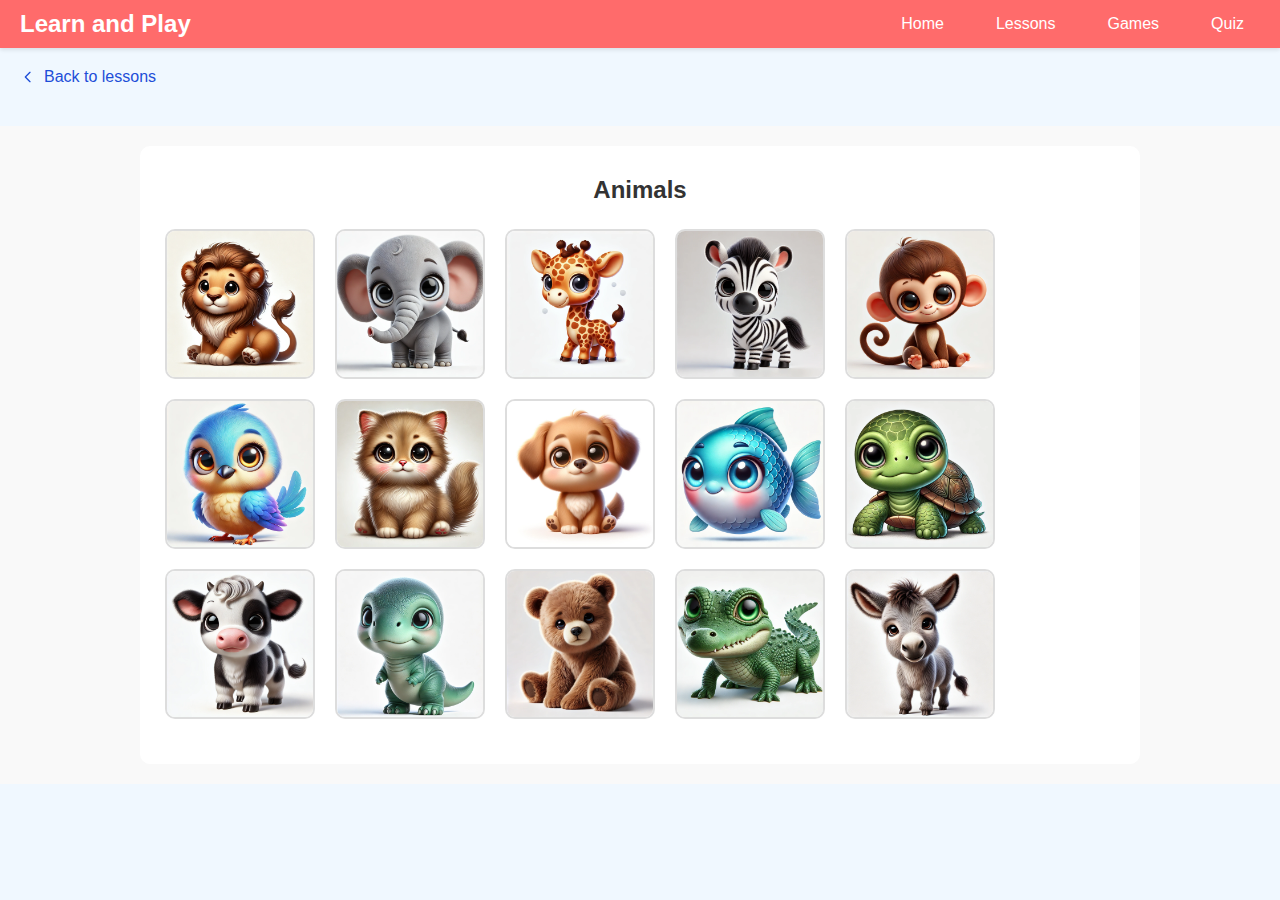
==== commit baab424e: "Add files via upload" ====
--- a/index.html
+++ b/index.html
@@ -339,14 +339,14 @@
     </ul>
 </nav>
 
-    <div class="back-to-lessons-container" style="text-align: left; margin: 0 0 20px 20px;">
-    <a href="intro.html" class="back-to-lessons">
-        <svg fill="none" stroke="currentColor" viewBox="0 0 24 24" xmlns="http://www.w3.org/2000/svg">
-            <path stroke-linecap="round" stroke-linejoin="round" stroke-width="2" d="M15 19l-7-7 7-7"></path>
-        </svg>
-        Back to lessons
-    </a>
-</div>
+  <div class="back-to-lessons-container">
+        <a href="intro.html" class="back-to-lessons">
+            <svg class="back-arrow" fill="none" stroke="currentColor" viewBox="0 0 24 24" xmlns="http://www.w3.org/2000/svg">
+                <path stroke-linecap="round" stroke-linejoin="round" stroke-width="2" d="M15 19l-7-7 7-7"></path>
+            </svg>
+            Back to lessons
+        </a>
+    </div>
 
 
 
--- a/styles.css
+++ b/styles.css
@@ -276,6 +276,74 @@
     justify-items: center;
     padding: 10px 0;
 }
+
+
+/* Reset and Base Styles */
+/* Existing reset and base styles... */
+
+/* Back to Lessons Link Styles */
+.back-to-lessons-container {
+    text-align: left;
+    margin: 0 0 20px 20px;
+}
+
+.back-to-lessons {
+    display: inline-flex;
+    align-items: center;
+    text-decoration: none;
+    font-size: 1rem;
+    color: #1d4ed8; /* Tailwind blue-700 */
+    font-weight: 500;
+    margin: 20px 0; /* Adjust spacing above and below */
+    transition: color 0.3s;
+}
+
+.back-to-lessons:hover {
+    color: #2563eb; /* Tailwind blue-800 */
+}
+
+.back-to-lessons svg.back-arrow {
+    margin-right: 8px; /* Space between icon and text */
+    width: 16px; /* Adjust as needed */
+    height: 16px;
+    vertical-align: middle;
+    transition: transform 0.2s;
+}
+
+.back-to-lessons:hover .back-arrow {
+    transform: translateX(-2px); /* Optional hover effect */
+}
+
+/* Responsive Adjustments for the Back Arrow */
+@media (max-width: 768px) {
+    .back-arrow {
+        width: 14px;
+        height: 14px;
+        margin-right: 6px;
+    }
+}
+
+@media (max-width: 480px) {
+    .back-arrow {
+        width: 12px;
+        height: 12px;
+        margin-right: 4px;
+    }
+}
+
+/* Existing styles... */
+
+/* Navigation Bar Styles */
+/* Existing navbar styles... */
+
+/* Main Content Styles */
+/* Existing main content styles... */
+
+/* Lesson Styles */
+/* Existing lesson styles... */
+
+/* Modal Styles */
+/* Existing modal styles... */
 
 .option,
 .color-block,
